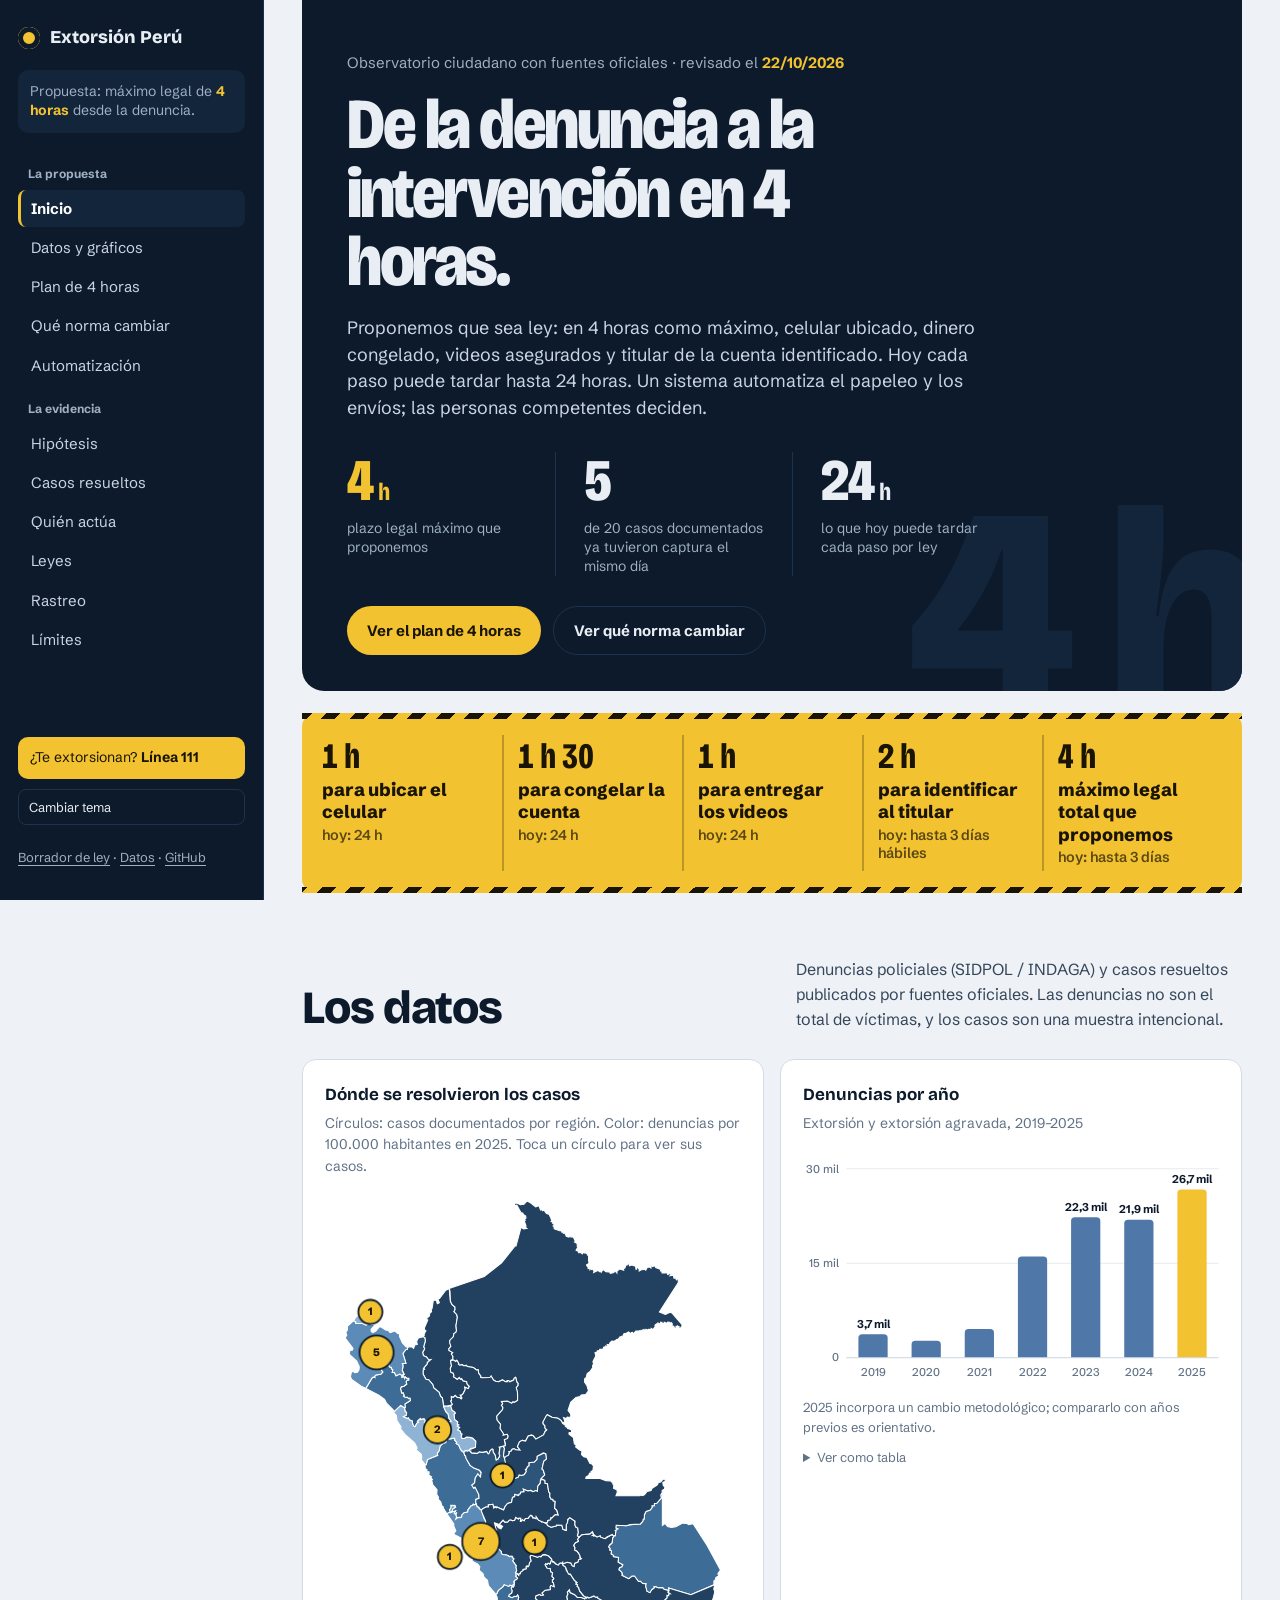
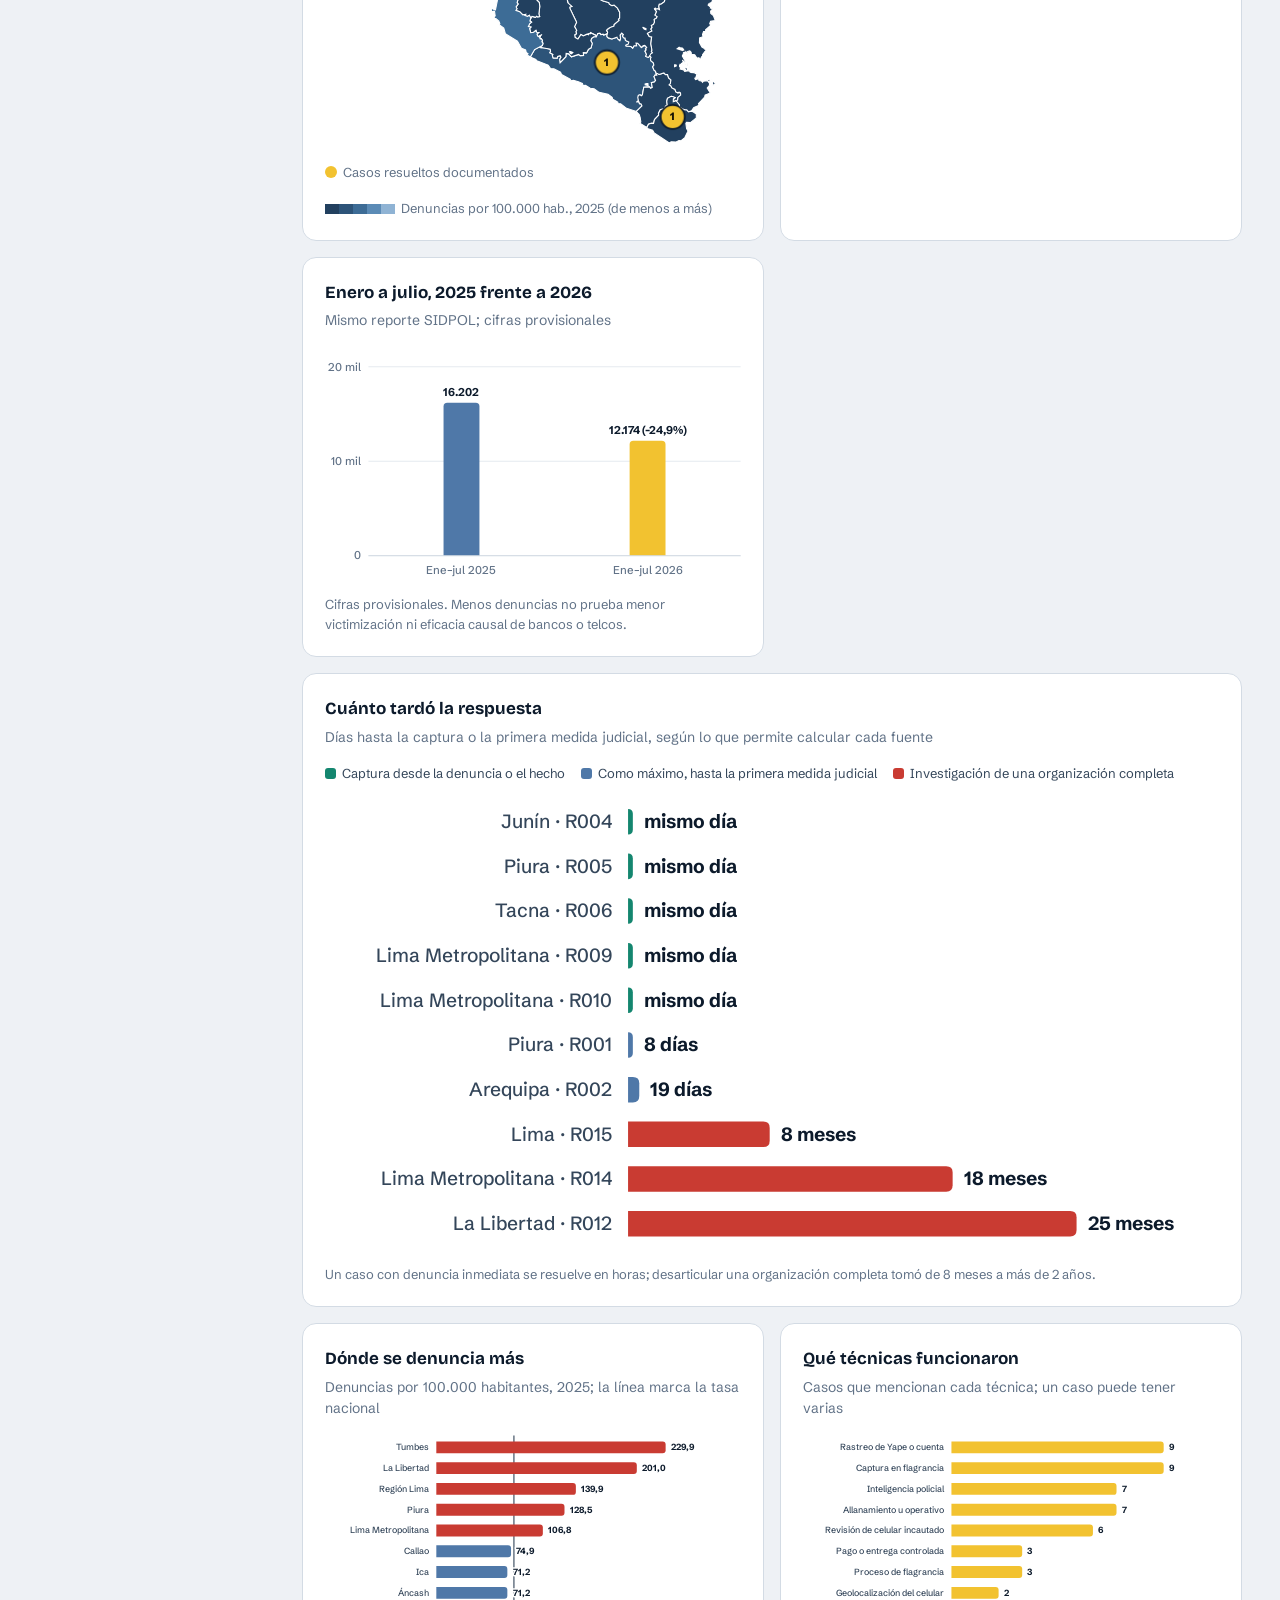
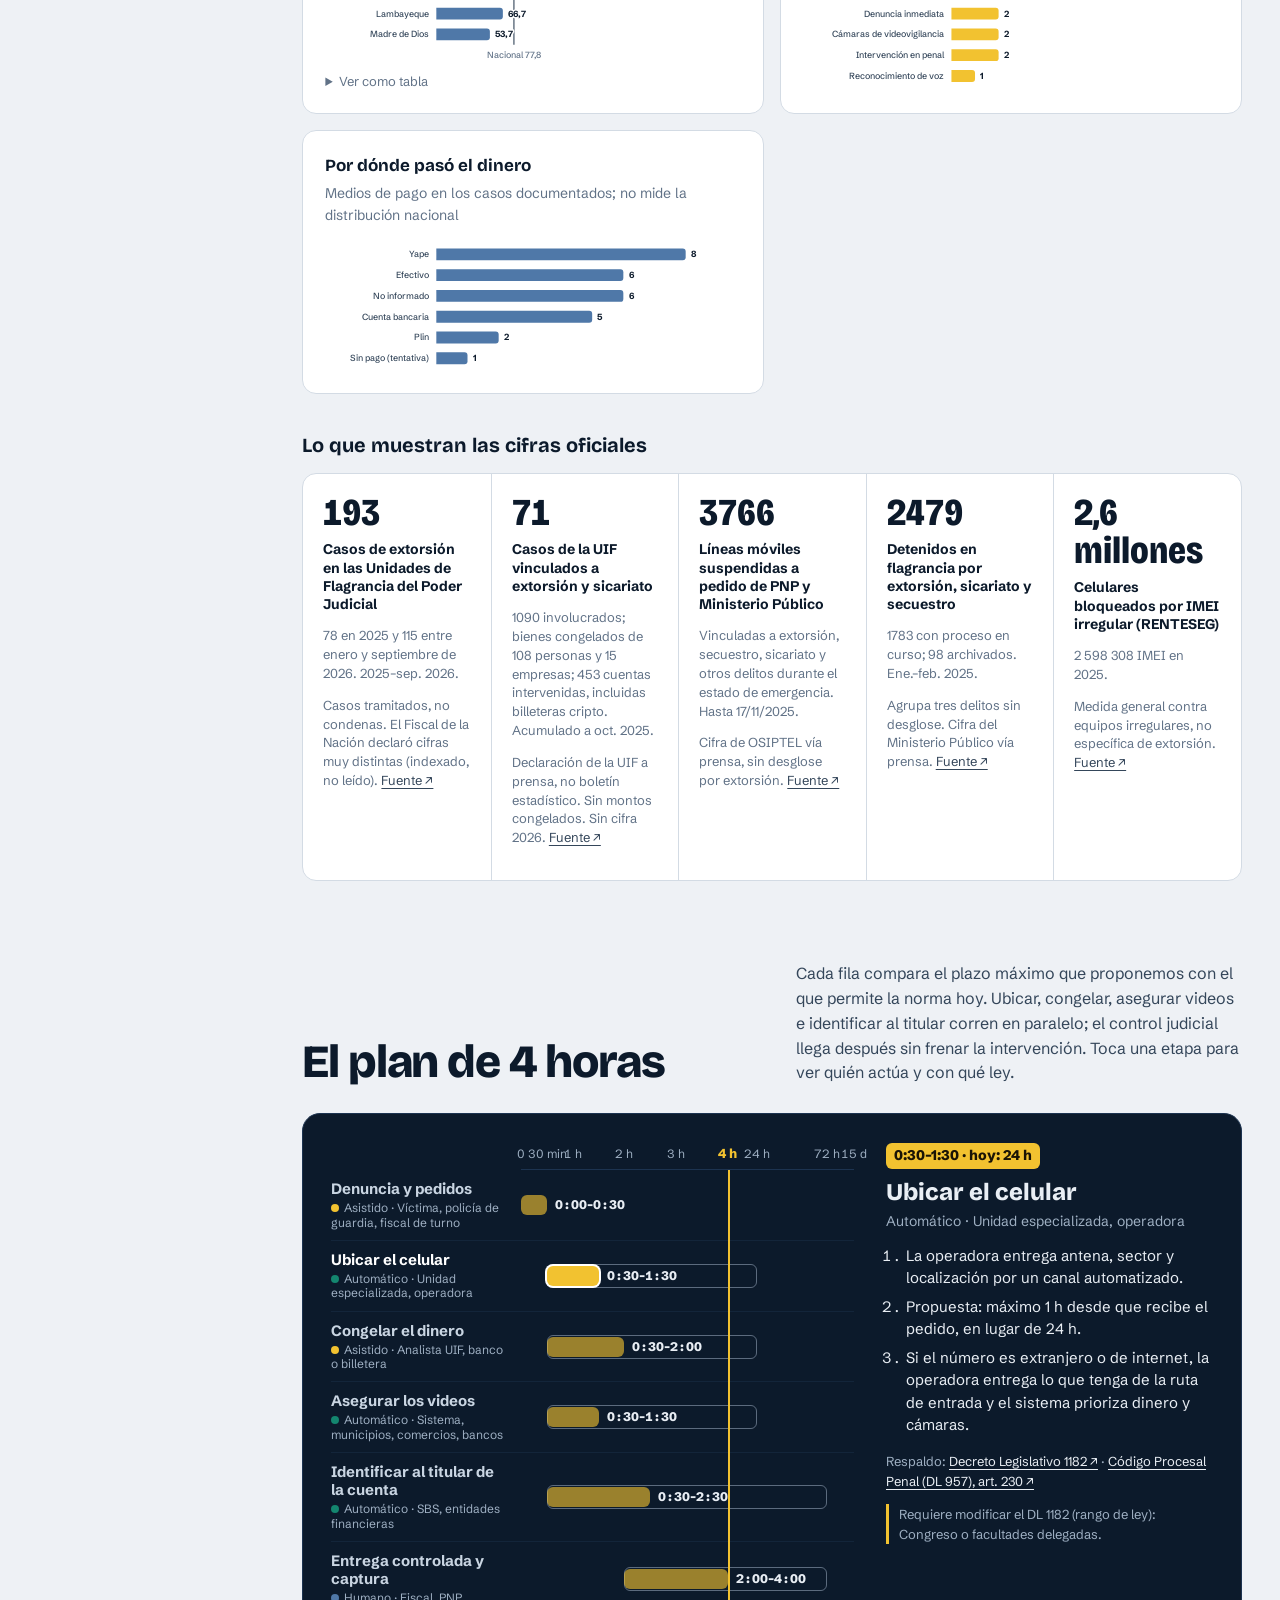
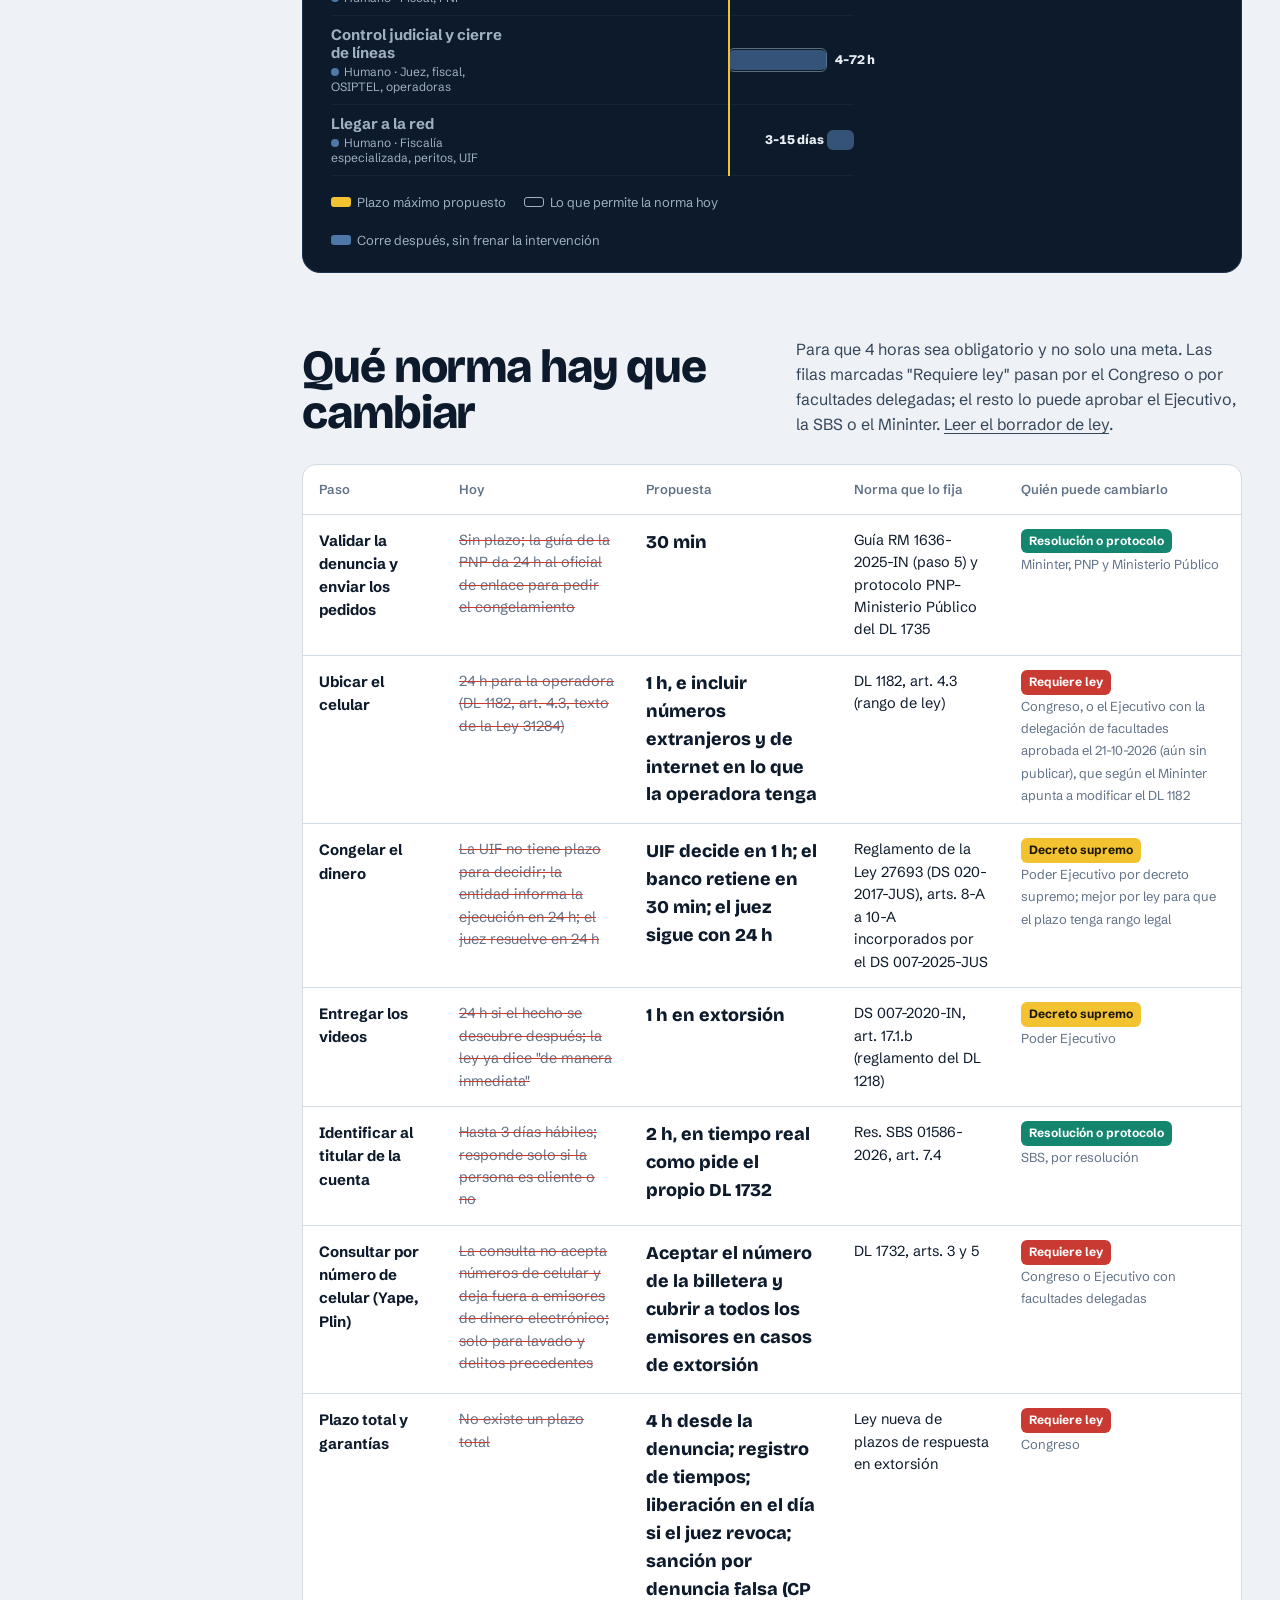
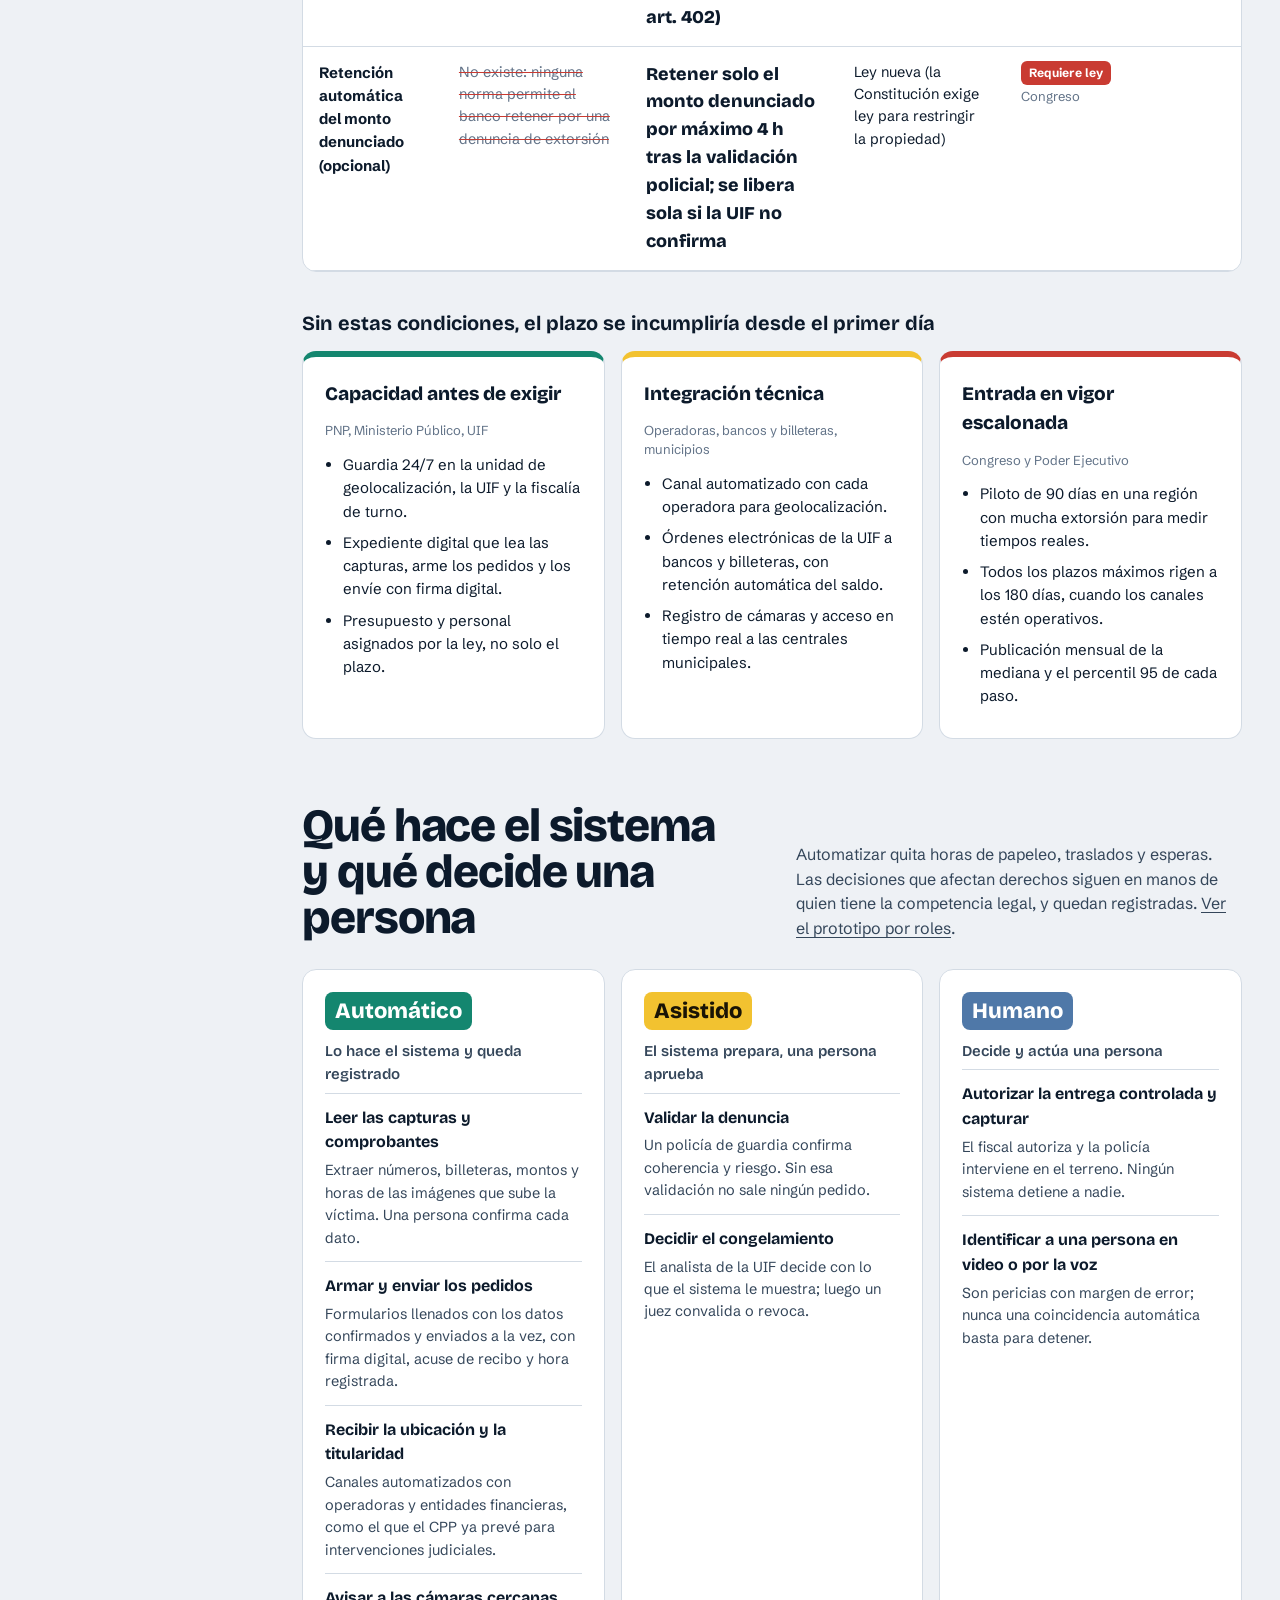
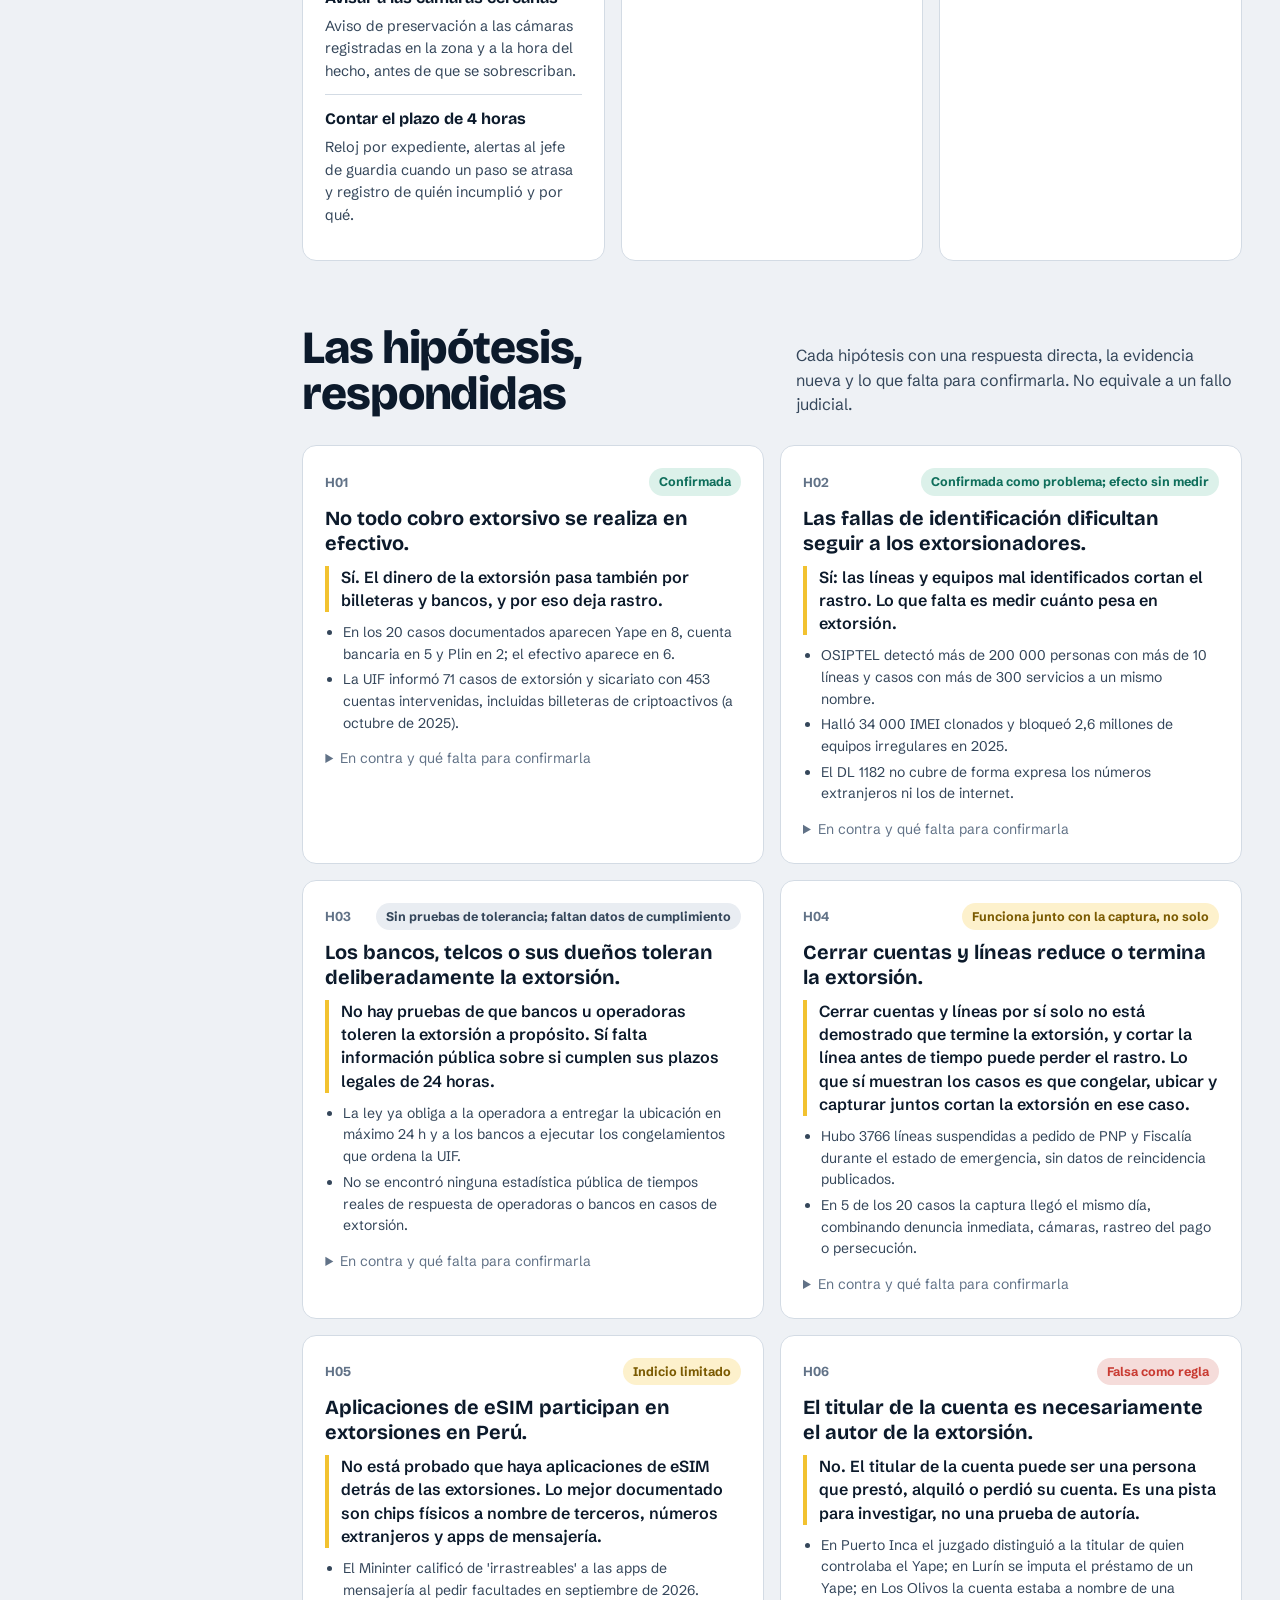
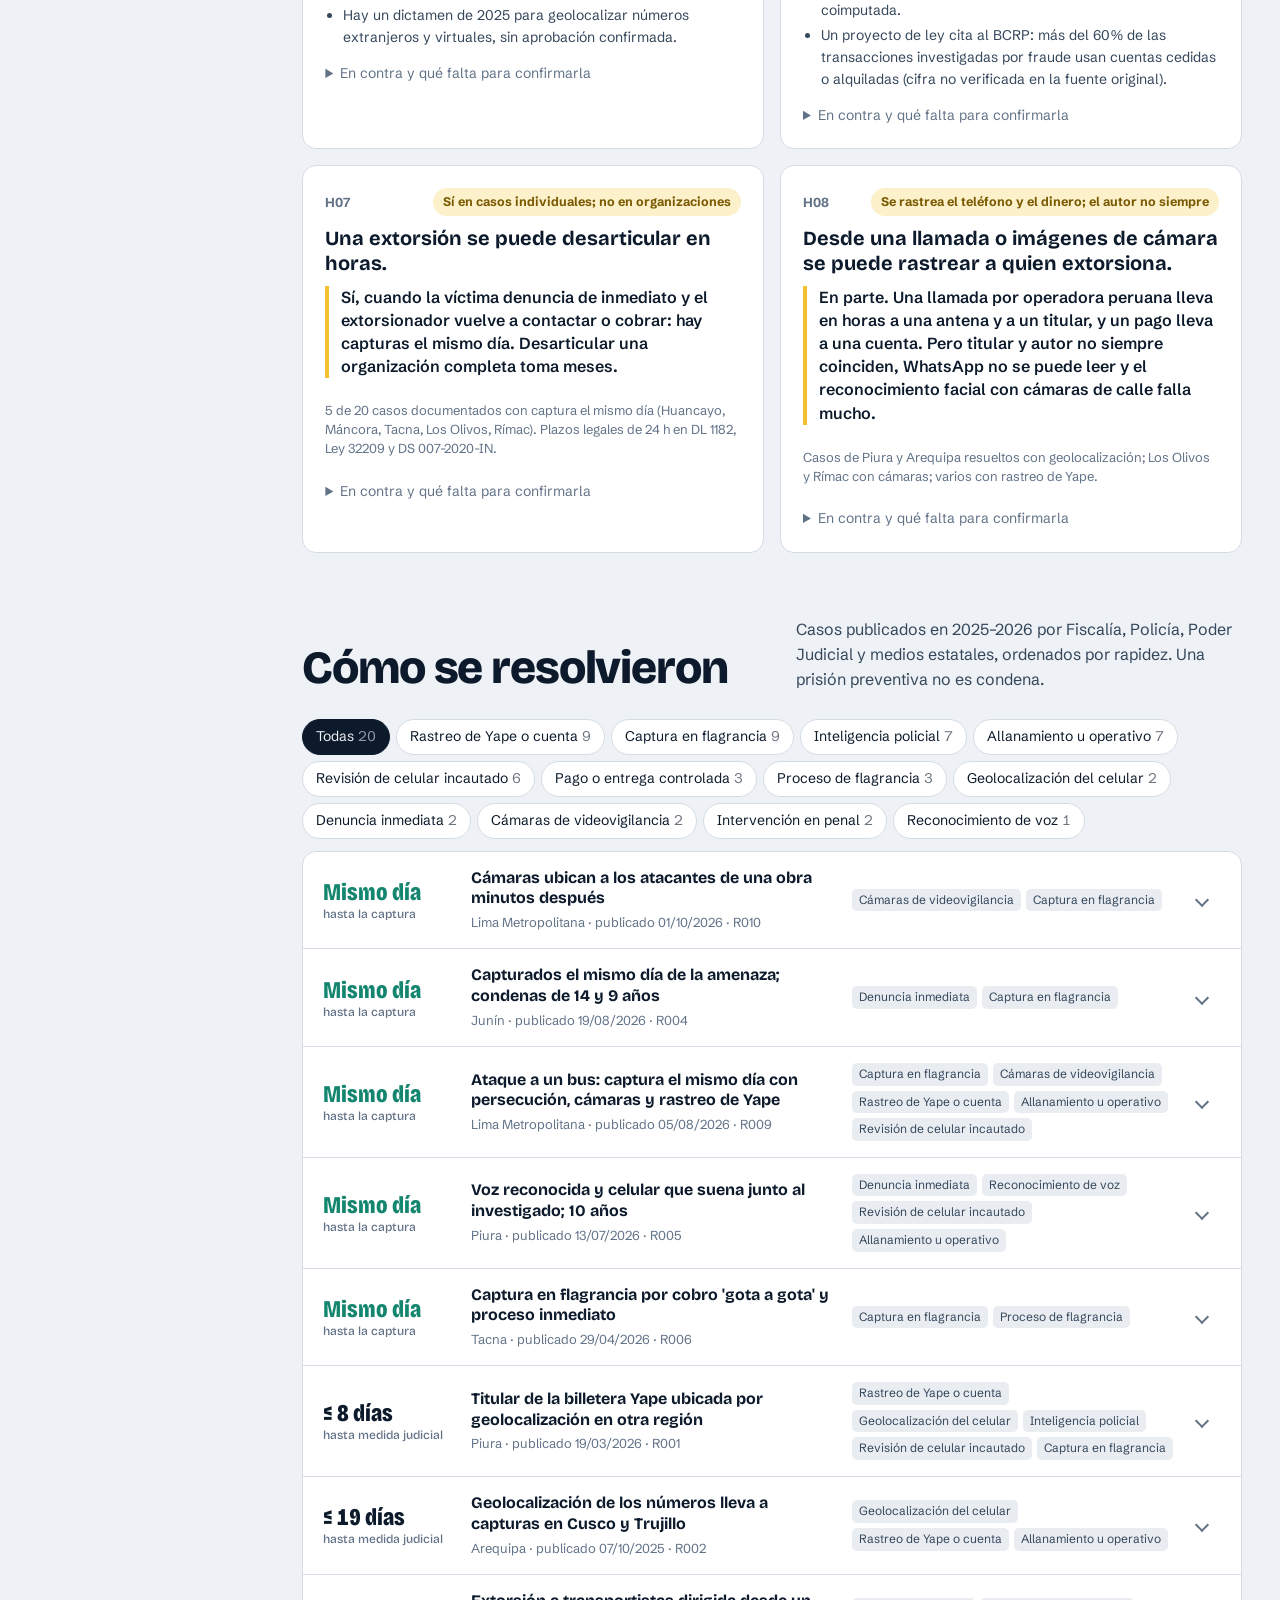
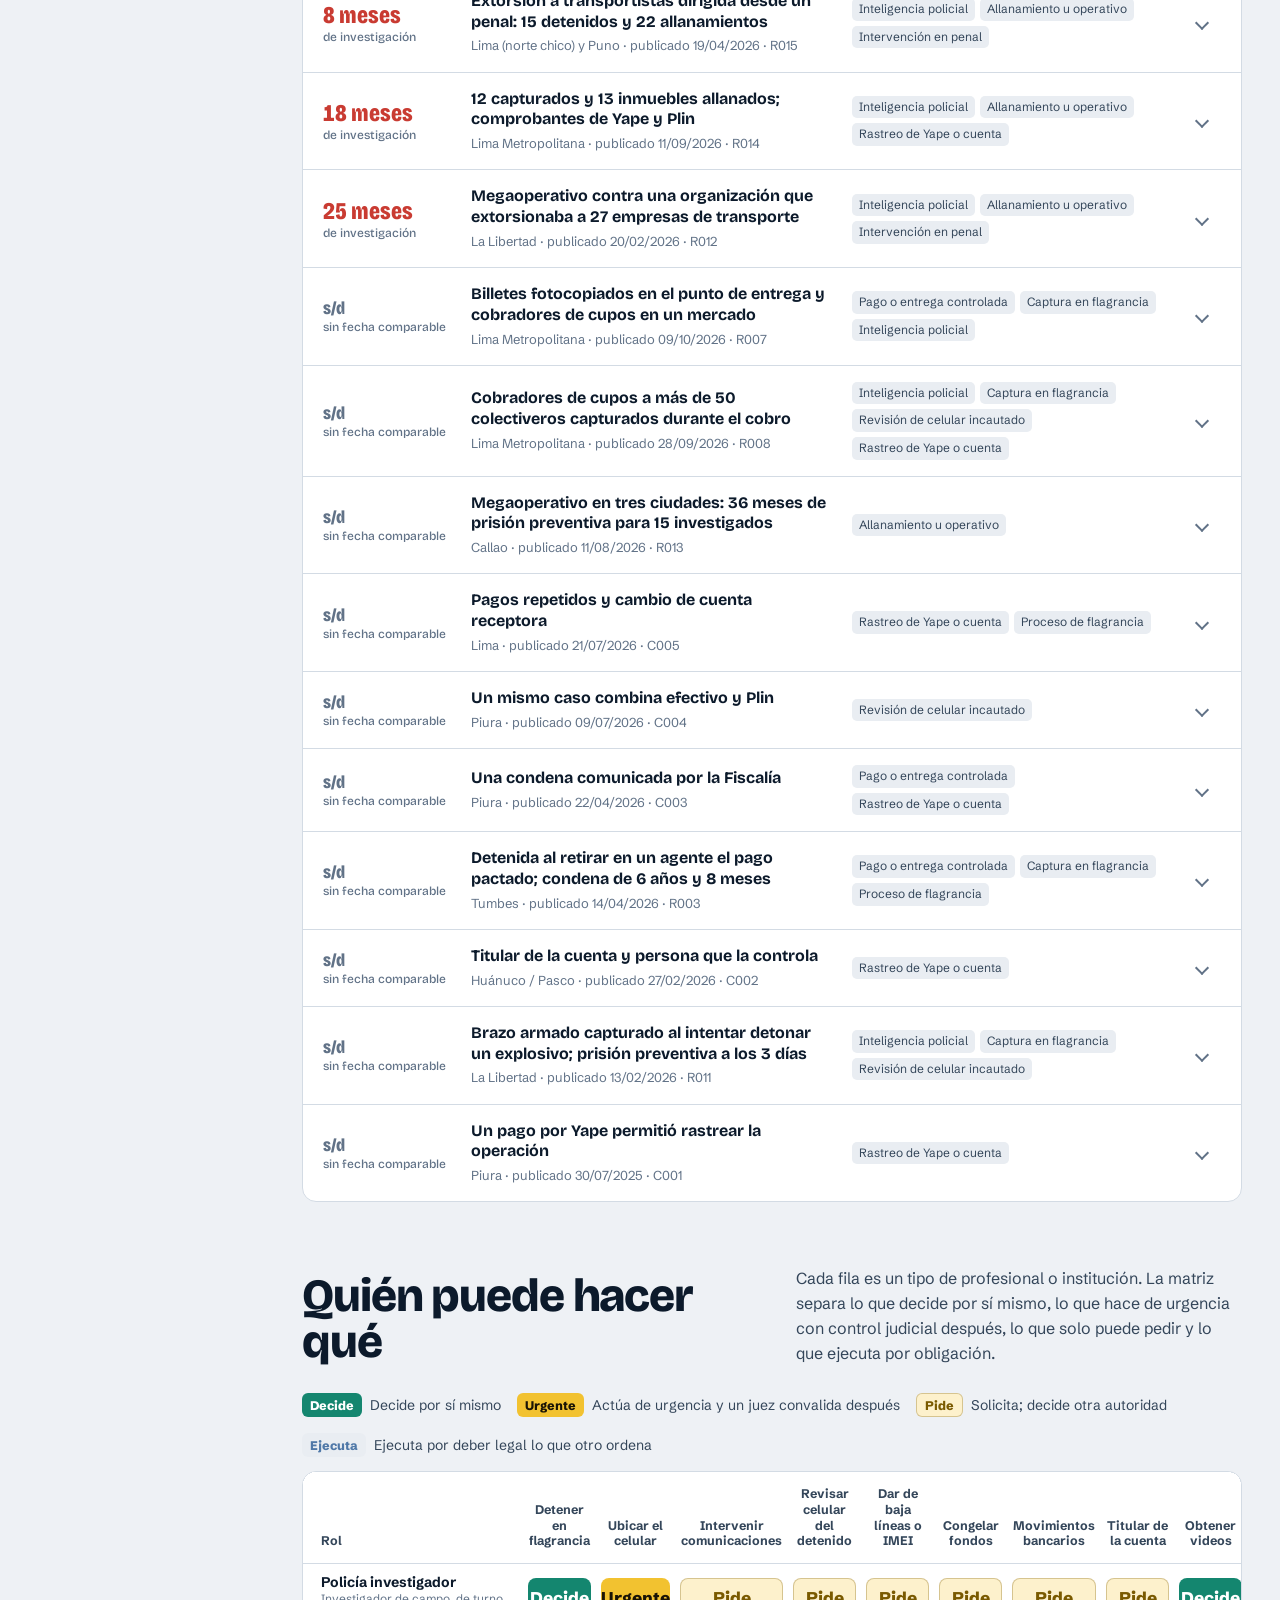
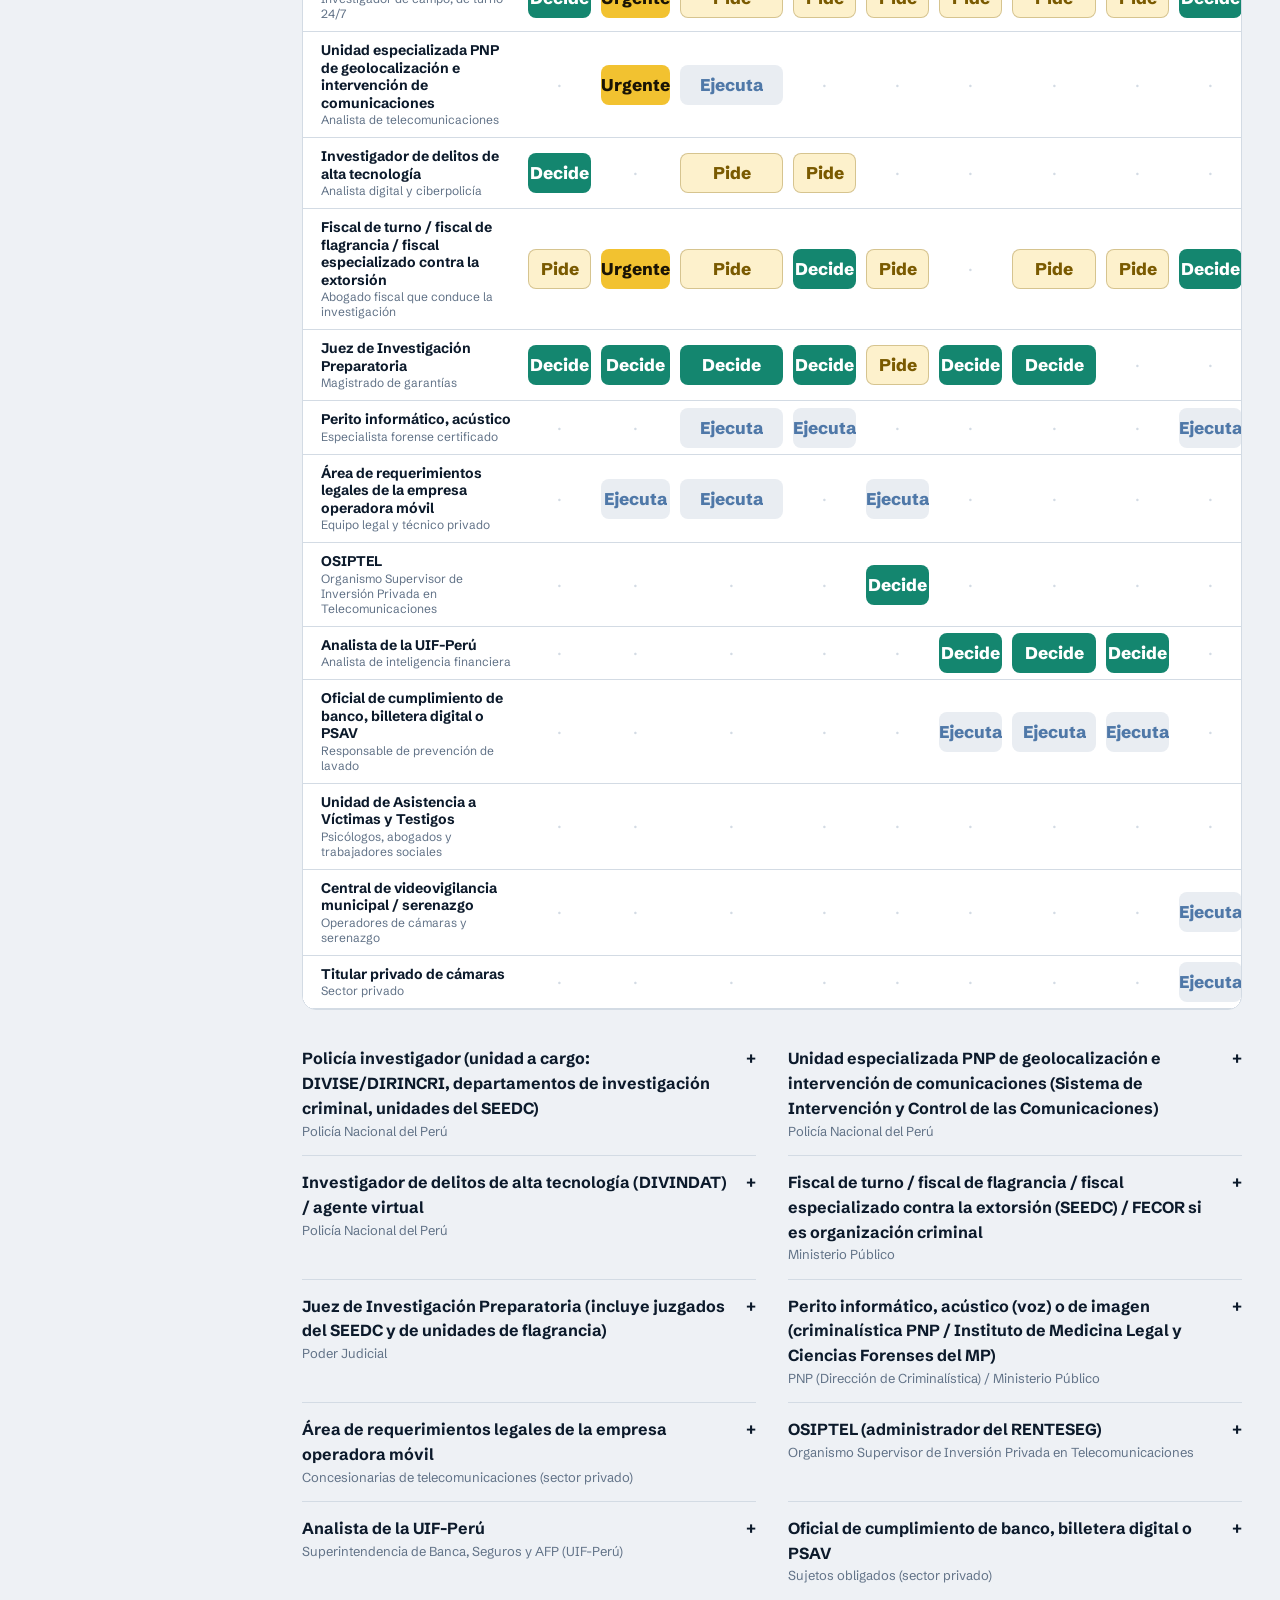
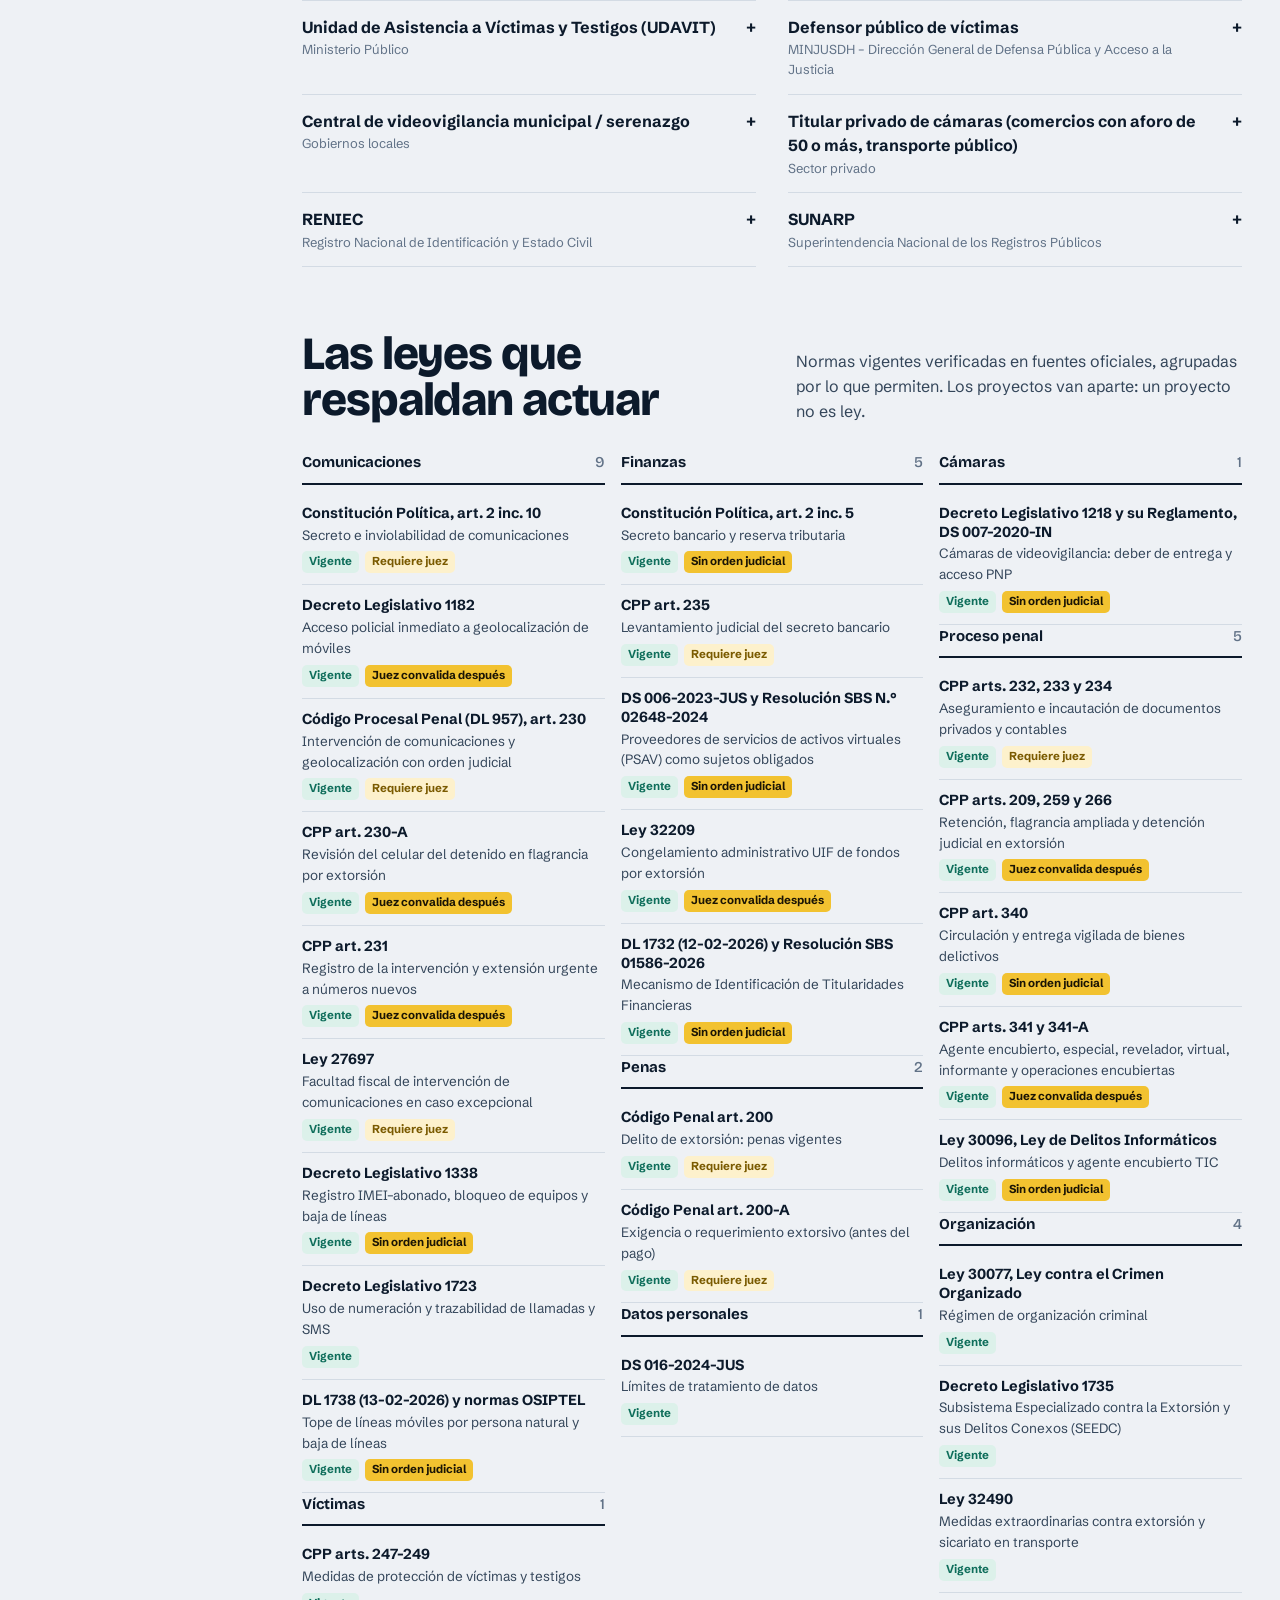
==== dashboard.html @ 26f6c6a0 "Añade dashboard con propuesta de plazo legal máximo de 4 horas - dashboard.html: casos resueltos, pl" ====
<!doctype html>
<html lang="es">
<head>
  <meta charset="utf-8"><meta name="viewport" content="width=device-width,initial-scale=1">
  <title>Desarticular la extorsión · Extorsión Perú</title>
  <meta name="description" content="Dashboard público: propuesta de un máximo legal de 4 horas para ubicar el celular, congelar la cuenta, asegurar videos e identificar al titular en casos de extorsión en Perú. Datos, casos resueltos, roles, leyes, hipótesis y límites tecnológicos.">
  <meta name="theme-color" content="#0c1a2b"><meta property="og:title" content="De la denuncia a la intervención en 4 horas · Extorsión Perú"><meta property="og:description" content="Propuesta de plazo legal máximo de 4 horas, con datos, casos resueltos, roles, leyes y límites tecnológicos verificables.">
  <link rel="icon" href="assets/favicon.svg" type="image/svg+xml">
  <link rel="preconnect" href="https://fonts.googleapis.com"><link rel="preconnect" href="https://fonts.gstatic.com" crossorigin>
  <link rel="stylesheet" href="https://fonts.googleapis.com/css2?family=Bricolage+Grotesque:opsz,wdth,wght@12..96,75..100,400..800&family=Schibsted+Grotesk:wght@400..800&display=swap">
  <link rel="stylesheet" href="assets/dashboard.css?v=3.2">
  <script defer src="assets/dashboard.js?v=3.2"></script>
</head>
<body>
<a class="skip" href="#contenido">Saltar al contenido</a>
<div class="shell">
<aside class="sidebar" id="sidebar" aria-label="Navegación del dashboard">
  <a class="db-brand" href="index.html"><span class="seal" aria-hidden="true"></span>Extorsión Perú</a>
  <p class="side-claim">Propuesta: máximo legal de <b>4 horas</b> desde la denuncia.</p>
  <nav class="side-nav" id="side-nav">
    <p class="side-group">La propuesta</p>
    <a href="#inicio">Inicio</a>
    <a href="#graficos">Datos y gráficos</a>
    <a href="#reloj">Plan de 4 horas</a>
    <a href="#reformas">Qué norma cambiar</a>
    <a href="#automatizar">Automatización</a>
    <p class="side-group">La evidencia</p>
    <a href="#hipotesis">Hipótesis</a>
    <a href="#casos">Casos resueltos</a>
    <a href="#roles">Quién actúa</a>
    <a href="#leyes">Leyes</a>
    <a href="#tecnologia">Rastreo</a>
    <a href="#limites">Límites</a>
  </nav>
  <div class="side-foot">
    <a class="side-help" href="#ayuda">¿Te extorsionan? <b>Línea 111</b></a>
    <button class="theme-btn" id="theme-btn" type="button" aria-label="Cambiar entre tema claro y oscuro">Cambiar tema</button>
    <p class="micro"><a href="docs/propuesta_ley_4_horas.md">Borrador de ley</a> · <a href="data/dashboard.json">Datos</a> · <a href="https://github.com/unimauro/extorsion-peru">GitHub</a></p>
  </div>
</aside>
<header class="topbar"><a class="db-brand" href="index.html"><span class="seal" aria-hidden="true"></span>Extorsión Perú</a><button class="menu-btn" id="menu-btn" type="button" aria-controls="sidebar" aria-expanded="false">Menú</button></header>

<main id="contenido">
<section class="hero" id="inicio" aria-labelledby="hero-title">
  <p class="hero-kicker">Observatorio ciudadano con fuentes oficiales · revisado el <b id="reviewed">22/10/2026</b></p>
  <h1 id="hero-title">De la denuncia a la intervención en 4 horas.</h1>
  <p class="lede">Proponemos que sea ley: en 4 horas como máximo, celular ubicado, dinero congelado, videos asegurados y titular de la cuenta identificado. Hoy cada paso puede tardar hasta 24 horas. Un sistema automatiza el papeleo y los envíos; las personas competentes deciden.</p>
  <div class="figures" id="hero-figures"><p class="loading">Cargando datos…</p></div>
  <div class="cta"><a class="btn primary" href="#reloj">Ver el plan de 4 horas</a><a class="btn ghost" href="#reformas">Ver qué norma cambiar</a></div>
</section>

<div class="tape" role="note" aria-label="Plazos propuestos frente a plazos vigentes"><ul id="tape"></ul></div>

<section class="section" id="graficos" aria-labelledby="h-graf">
  <div class="section-head"><h2 id="h-graf">Los datos</h2>
  <p>Denuncias policiales (SIDPOL / INDAGA) y casos resueltos publicados por fuentes oficiales. Las denuncias no son el total de víctimas, y los casos son una muestra intencional.</p></div>
  <div class="charts">
    <figure class="panel map-panel"><h3>Dónde se resolvieron los casos</h3><p class="sub">Círculos: casos documentados por región. Color: denuncias por 100.000 habitantes en 2025. Toca un círculo para ver sus casos.</p><div class="map-box" id="map"></div></figure>
    <article class="panel"><h3>Denuncias por año</h3><p class="sub">Extorsión y extorsión agravada, 2019–2025</p><div class="chart" id="chart-annual"></div></article>
    <article class="panel"><h3>Enero a julio, 2025 frente a 2026</h3><p class="sub">Mismo reporte SIDPOL; cifras provisionales</p><div class="chart" id="chart-ytd"></div></article>
    <article class="panel wide"><h3>Cuánto tardó la respuesta</h3><p class="sub">Días hasta la captura o la primera medida judicial, según lo que permite calcular cada fuente</p><div class="chart" id="chart-speed"></div></article>
    <article class="panel"><h3>Dónde se denuncia más</h3><p class="sub">Denuncias por 100.000 habitantes, 2025; la línea marca la tasa nacional</p><div class="chart" id="chart-regions"></div></article>
    <article class="panel"><h3>Qué técnicas funcionaron</h3><p class="sub">Casos que mencionan cada técnica; un caso puede tener varias</p><div class="chart" id="chart-techniques"></div></article>
    <article class="panel"><h3>Por dónde pasó el dinero</h3><p class="sub">Medios de pago en los casos documentados; no mide la distribución nacional</p><div class="chart" id="chart-payments"></div></article>
  </div>
  <h3 class="sub-head">Lo que muestran las cifras oficiales</h3>
  <div class="agg" id="aggregates"></div>
</section>

<section class="section" id="reloj" aria-labelledby="h-reloj">
  <div class="section-head"><h2 id="h-reloj">El plan de 4 horas</h2>
  <p>Cada fila compara el plazo máximo que proponemos con el que permite la norma hoy. Ubicar, congelar, asegurar videos e identificar al titular corren en paralelo; el control judicial llega después sin frenar la intervención. Toca una etapa para ver quién actúa y con qué ley.</p></div>
  <div class="clock">
    <div class="gantt" id="gantt"></div>
    <div class="stage-detail" id="stage-detail" aria-live="polite"></div>
  </div>
</section>

<section class="section" id="reformas" aria-labelledby="h-ref">
  <div class="section-head"><h2 id="h-ref">Qué norma hay que cambiar</h2>
  <p>Para que 4 horas sea obligatorio y no solo una meta. Las filas marcadas "Requiere ley" pasan por el Congreso o por facultades delegadas; el resto lo puede aprobar el Ejecutivo, la SBS o el Mininter. <a href="docs/propuesta_ley_4_horas.md">Leer el borrador de ley</a>.</p></div>
  <div class="table-wrap"><table class="reforms" id="reforms"></table></div>
  <h3 class="sub-head">Sin estas condiciones, el plazo se incumpliría desde el primer día</h3>
  <div class="req" id="requirements"></div>
</section>

<section class="section" id="automatizar" aria-labelledby="h-auto">
  <div class="section-head"><h2 id="h-auto">Qué hace el sistema y qué decide una persona</h2>
  <p>Automatizar quita horas de papeleo, traslados y esperas. Las decisiones que afectan derechos siguen en manos de quien tiene la competencia legal, y quedan registradas. <a href="prototipo.html">Ver el prototipo por roles</a>.</p></div>
  <div class="auto-grid" id="automation"></div>
</section>

<section class="section" id="hipotesis" aria-labelledby="h-hip">
  <div class="section-head"><h2 id="h-hip">Las hipótesis, respondidas</h2>
  <p>Cada hipótesis con una respuesta directa, la evidencia nueva y lo que falta para confirmarla. No equivale a un fallo judicial.</p></div>
  <div class="hyp-grid" id="hypotheses"></div>
</section>

<section class="section" id="casos" aria-labelledby="h-casos">
  <div class="section-head"><h2 id="h-casos">Cómo se resolvieron</h2>
  <p>Casos publicados en 2025–2026 por Fiscalía, Policía, Poder Judicial y medios estatales, ordenados por rapidez. Una prisión preventiva no es condena.</p></div>
  <div class="filters" id="case-filters" role="group" aria-label="Filtrar casos por técnica"></div>
  <div class="case-list" id="case-list"></div>
</section>

<section class="section" id="roles" aria-labelledby="h-roles">
  <div class="section-head"><h2 id="h-roles">Quién puede hacer qué</h2>
  <p>Cada fila es un tipo de profesional o institución. La matriz separa lo que decide por sí mismo, lo que hace de urgencia con control judicial después, lo que solo puede pedir y lo que ejecuta por obligación.</p></div>
  <div class="key" id="matrix-key"></div>
  <div class="matrix-wrap"><table class="matrix" id="matrix"></table></div>
  <div class="role-list" id="role-list"></div>
</section>

<section class="section" id="leyes" aria-labelledby="h-leyes">
  <div class="section-head"><h2 id="h-leyes">Las leyes que respaldan actuar</h2>
  <p>Normas vigentes verificadas en fuentes oficiales, agrupadas por lo que permiten. Los proyectos van aparte: un proyecto no es ley.</p></div>
  <div class="law-cols" id="laws"></div>
</section>

<section class="section" id="tecnologia" aria-labelledby="h-tec">
  <div class="section-head"><h2 id="h-tec">¿Se puede rastrear desde una llamada o una cámara?</h2>
  <p>Elige la evidencia de partida. Cada paso muestra qué dato existe, quién lo tiene, la vía legal y qué tan cerca deja del autor. Un número o una cuenta son pistas: el autor se prueba con corroboración.</p></div>
  <div class="seg" id="tech-tabs" role="tablist" aria-label="Evidencia de partida"></div>
  <article class="panel" id="tech-panel" role="tabpanel"></article>
</section>

<section class="section" id="limites" aria-labelledby="h-lim">
  <div class="section-head"><h2 id="h-lim">Rápido, sin castigar al equivocado</h2>
  <p>La velocidad solo sirve si la evidencia se sostiene en juicio y protege a quien fue suplantado.</p></div>
  <div class="limits" id="limits"></div>
</section>

<footer class="db-footer" id="ayuda">
  <p class="help">¿Te están extorsionando? Llama a la <b>Línea 111</b> (gratuita) o al <b>105</b> si hay peligro inmediato. También la Central de Denuncias <b>1818</b>.</p>
  <p>Extorsión Perú es una investigación ciudadana de Carlos Mauro Cárdenas Fernández. No recibe denuncias ni es un registro de personas acusadas. La propuesta de 4 horas y el <a href="docs/propuesta_ley_4_horas.md">borrador de ley</a> no han sido presentados y requieren revisión jurídica. Datos abiertos en <a href="data/dashboard.json">dashboard.json</a> y dosieres en <a href="https://github.com/unimauro/extorsion-peru/tree/main/research/2026-10-22">research/2026-10-22</a>. <a href="index.html">Investigación completa</a> · <a href="prototipo.html">Prototipo por roles</a>.</p>
</footer>
</main>
</div>
</body>
</html>
---- assets/dashboard.css ----
/* Extorsión Perú · dashboard. Azul noche institucional + amarillo de cinta de evidencia. */
:root{color-scheme:light;
  --night:#0c1a2b;--night-2:#13253a;--night-3:#1c3350;--night-ink:#e9eef4;--night-muted:#9fb0c3;
  --bg:#eef1f5;--card:#ffffff;--ink:#0c1a2b;--ink-2:#34465a;--muted:#617287;--line:#d3dbe4;--grid:#e4e9ef;
  --tape:#f2c230;--tape-ink:#1a1405;--alert:#c93b32;--resolved:#14866f;--steel:#4f78a8;--violet:#7a5bc7;
  --ok-bg:#dcf1ea;--ok:#0f6e5b;--warn-bg:#fdf1cc;--warn:#7a5a00;--na-bg:#e9edf2;
  --map-0:#22405f;--map-1:#2d5479;--map-2:#3d6c96;--map-3:#5b8bb6;--map-4:#8fb3d4;
  --font:'Schibsted Grotesk',system-ui,-apple-system,'Segoe UI',sans-serif;--display:'Bricolage Grotesque','Schibsted Grotesk',system-ui,sans-serif;--side:264px}
@media (prefers-color-scheme:dark){:root:not([data-theme="light"]){color-scheme:dark;--bg:#0a1624;--card:#12223a;--ink:#e9eef4;--ink-2:#c3cfdc;--muted:#8fa1b6;--line:#243a55;--grid:#1b2f48;--alert:#e8665c;--resolved:#3cc0a2;--steel:#79a2d1;--violet:#a68bf0;--ok-bg:#123a33;--ok:#6fd8bd;--warn-bg:#3a3010;--warn:#f2c230;--na-bg:#1a2c44}}
:root[data-theme="dark"]{color-scheme:dark;--bg:#0a1624;--card:#12223a;--ink:#e9eef4;--ink-2:#c3cfdc;--muted:#8fa1b6;--line:#243a55;--grid:#1b2f48;--alert:#e8665c;--resolved:#3cc0a2;--steel:#79a2d1;--violet:#a68bf0;--ok-bg:#123a33;--ok:#6fd8bd;--warn-bg:#3a3010;--warn:#f2c230;--na-bg:#1a2c44}
*{box-sizing:border-box}
html{scroll-behavior:smooth;scroll-padding-top:64px}
body{margin:0;background:var(--bg);color:var(--ink);font:400 16px/1.55 var(--font);-webkit-font-smoothing:antialiased}
h1,h2,h3,h4,.figure .v,.agg .v,.speed,.tape li b,.auto-pill,.stage-detail h3,.req-col h3{font-family:var(--display)}
.skip{position:absolute;left:-999px;top:8px;background:var(--tape);color:var(--tape-ink);padding:8px 12px;border-radius:6px;z-index:60}.skip:focus{left:8px}
a{color:inherit;text-underline-offset:3px;text-decoration-thickness:1px}
button,select{font:inherit;color:inherit}button{cursor:pointer}
:focus-visible{outline:3px solid var(--tape);outline-offset:3px;border-radius:2px}
.wrap{width:min(1280px,calc(100% - 32px));margin:0 auto}
.num{font-variant-numeric:tabular-nums}

/* estructura con barra lateral */
.shell{display:grid;grid-template-columns:var(--side) minmax(0,1fr);min-height:100vh}
.sidebar{position:sticky;top:0;height:100vh;overflow-y:auto;background:var(--night);color:var(--night-ink);padding:24px 18px 20px;display:flex;flex-direction:column;gap:18px;border-right:1px solid var(--night-3)}
.db-brand{font-family:var(--display);font-weight:800;font-size:18px;text-decoration:none;white-space:nowrap;display:flex;align-items:center;gap:10px;color:var(--night-ink)}
.db-brand .seal{width:22px;height:22px;border-radius:50%;background:var(--tape);display:inline-block;box-shadow:inset 0 0 0 5px var(--night),inset 0 0 0 7px var(--tape)}
.side-claim{margin:0;font-size:14px;line-height:1.4;color:var(--night-muted);padding:12px;border-radius:10px;background:var(--night-2)}
.side-claim b{color:var(--tape)}
.side-nav{display:flex;flex-direction:column;gap:2px}
.side-group{margin:14px 0 4px;padding:0 10px;font-size:12px;font-weight:700;color:var(--night-muted)}
.side-nav a{text-decoration:none;font-size:15px;color:#c9d5e2;padding:7px 10px;border-radius:8px;border-left:3px solid transparent}
.side-nav a:hover{background:var(--night-2);color:#fff}
.side-nav a[aria-current="true"]{background:var(--night-2);color:#fff;border-left-color:var(--tape);font-weight:700}
.side-foot{margin-top:auto;display:flex;flex-direction:column;gap:10px}
.side-foot .micro,.side-foot .micro a{color:var(--night-muted)}
.side-help{display:block;text-decoration:none;background:var(--tape);color:var(--tape-ink);border-radius:10px;padding:10px 12px;font-size:14px}
.theme-btn{border:1px solid var(--night-3);background:transparent;color:var(--night-ink);border-radius:8px;padding:7px 10px;font-size:13px;text-align:left}
.topbar{display:none}
main{min-width:0;padding:0 clamp(16px,3vw,44px) 0}
main>section,main>.tape,main>footer{max-width:1240px;margin-left:auto;margin-right:auto}

/* portada */
.hero{background:var(--night);color:var(--night-ink);border-radius:0 0 22px 22px;padding:clamp(32px,4vw,56px) clamp(20px,3.5vw,52px) 36px;position:relative;overflow:hidden}
.hero::after{content:"4 h";position:absolute;right:-10px;bottom:-60px;font:800 clamp(160px,22vw,320px)/1 var(--display);color:var(--night-2);letter-spacing:-.05em;pointer-events:none}
.hero>*{position:relative;z-index:1}
.hero-kicker{font-size:15px;color:var(--night-muted);margin:0 0 16px}
.hero-kicker b{color:var(--tape);font-weight:700}
.hero h1{margin:0 0 20px;font-weight:800;font-variation-settings:"wdth" 88,"opsz" 96;font-size:clamp(42px,5.6vw,84px);line-height:.95;letter-spacing:-.035em;max-width:13ch}
.hero .lede{font-size:clamp(17px,1.4vw,20px);line-height:1.5;color:#c9d5e2;max-width:60ch;margin:0 0 30px}
.figures{display:grid;grid-template-columns:repeat(3,auto);justify-content:start;margin:0 0 30px}
.figure{padding:0 28px;border-left:1px solid var(--night-3)}.figure:first-child{padding-left:0;border-left:0}
.figure .v{font-weight:800;font-variation-settings:"wdth" 80;font-size:clamp(44px,4.6vw,68px);line-height:1;letter-spacing:-.02em;font-variant-numeric:tabular-nums}
.figure .v small{font-size:.42em;font-weight:700;margin-left:4px;letter-spacing:0}
.figure .l{font-size:14px;color:var(--night-muted);max-width:20ch;margin-top:8px;line-height:1.35}
.figure.accent .v{color:var(--tape)}
.cta{display:flex;gap:12px;flex-wrap:wrap}
.btn{display:inline-flex;align-items:center;gap:8px;font-weight:700;text-decoration:none;border-radius:999px;padding:12px 20px;font-size:15px}
.btn.primary{background:var(--tape);color:var(--tape-ink)}
.btn.ghost{border:1px solid var(--night-3);color:var(--night-ink)}
.btn:hover{filter:brightness(1.08)}

/* mapa dentro de un panel */
.map-box{position:relative}
.map-box svg{width:100%;height:auto;max-height:560px;display:block;overflow:visible}
.map-box .dep{stroke:var(--card);stroke-width:1.2}
.map-box .pin circle.core{fill:var(--tape);stroke:var(--night);stroke-width:2}
.map-box .pin circle.ring{fill:none;stroke:var(--tape);stroke-width:2;opacity:0}
.map-box .pin text{fill:var(--tape-ink);font:800 12px var(--font);pointer-events:none}
.map-box .pin{cursor:pointer}
.map-box .pin:focus-visible circle.core{stroke:var(--alert)}
.map-legend{display:flex;gap:16px;flex-wrap:wrap;font-size:13px;color:var(--muted);margin-top:10px}
.map-legend i{display:inline-block;width:12px;height:12px;border-radius:50%;background:var(--tape);margin-right:6px;vertical-align:-1px}
.map-legend .ramp{display:inline-flex;vertical-align:-1px;margin-right:6px}.map-legend .ramp span{width:14px;height:10px}
.map-tip{position:absolute;pointer-events:none;background:var(--ink);color:var(--bg);font-size:13px;line-height:1.35;padding:8px 10px;border-radius:8px;max-width:260px;box-shadow:0 8px 24px rgba(0,0,0,.3);opacity:0;transform:translate(-50%,calc(-100% - 14px));transition:opacity .12s;z-index:4}
.map-tip.on{opacity:1}
@media (prefers-reduced-motion:no-preference){
  .map-box .pin circle.ring{animation:ping 1.6s ease-out .6s 2}
  .map-box .pin circle.core{animation:pop .5s cubic-bezier(.2,1.6,.4,1) both;animation-delay:calc(var(--i) * 70ms + 200ms)}
}
@keyframes ping{0%{opacity:.9;r:8}100%{opacity:0;r:30}}
@keyframes pop{from{transform:scale(0)}to{transform:scale(1)}}
.map-box .pin circle.core{transform-box:fill-box;transform-origin:center}

/* gráficos arriba */
.charts{display:grid;grid-template-columns:repeat(3,minmax(0,1fr));gap:16px}
.charts .map-panel{grid-row:span 2;margin:0}
.charts .wide{grid-column:span 2}
.sub-head{margin:36px 0 12px;font-size:20px;font-weight:700}

/* cinta de evidencia */
.tape{margin-top:22px;border-radius:14px;overflow:hidden;background:var(--tape);color:var(--tape-ink);position:relative;border-block:6px solid transparent;border-image:repeating-linear-gradient(-45deg,var(--tape-ink) 0 10px,var(--tape) 10px 20px) 6}
.tape ul{list-style:none;margin:0 auto;padding:16px 20px;display:grid;grid-template-columns:repeat(5,minmax(0,1fr));gap:0}
.tape li{font-weight:800;font-variation-settings:"wdth" 75;font-size:clamp(15px,1.4vw,19px);padding:4px 14px;border-left:2px solid rgba(26,20,5,.25);line-height:1.25}
.tape li:first-child{border-left:0;padding-left:0}
.tape li b{display:block;font-size:2em;line-height:1;margin-bottom:4px;font-variant-numeric:tabular-nums}
.tape li .max{display:block;font-weight:600;font-size:.8em;opacity:.7;margin-top:3px}
/* automatización */
.auto-grid{display:grid;grid-template-columns:repeat(3,minmax(0,1fr));gap:16px}
.auto-col{background:var(--card);border:1px solid var(--line);border-radius:14px;padding:22px}
.auto-col h3{margin:0 0 6px;font-size:15px;font-weight:600;color:var(--ink-2);display:flex;flex-direction:column;gap:10px;align-items:flex-start}
.auto-col article{padding:12px 0;border-top:1px solid var(--line)}
.auto-col h4{margin:0 0 4px;font-size:16px}.auto-col p{margin:0;font-size:14.5px;color:var(--ink-2)}
.auto-pill{font-size:22px;font-weight:800;font-variation-settings:"wdth" 100;border-radius:8px;padding:2px 10px;color:var(--ink)}
.auto-pill.auto{background:var(--resolved);color:#fff}.auto-pill.asistido{background:var(--tape);color:var(--tape-ink)}.auto-pill.humano{background:var(--steel);color:#fff}
.auto-dot{display:inline-block;width:8px;height:8px;border-radius:50%;margin-right:5px;vertical-align:0}
.auto-dot.auto{background:var(--resolved)}.auto-dot.asistido{background:var(--tape)}.auto-dot.humano{background:var(--steel)}
/* reformas */
.table-wrap{overflow-x:auto;border:1px solid var(--line);border-radius:14px;background:var(--card)}
.reforms{min-width:860px}
.reforms th,.reforms td{padding:14px 16px;font-size:14.5px}
.reforms thead th{font-size:13px;color:var(--muted)}
.reforms td.step{font-weight:700;font-size:15px}
.reforms .today{color:var(--muted);text-decoration:line-through;text-decoration-color:var(--alert)}
.reforms .prop{font-family:var(--display);font-weight:800;font-size:18px;color:var(--ink)}
.tier{display:inline-block;font-size:12px;font-weight:700;border-radius:6px;padding:3px 8px;white-space:nowrap}
.tier.ley{background:var(--alert);color:#fff}.tier.reglamento{background:var(--tape);color:var(--tape-ink)}.tier.administrativo{background:var(--resolved);color:#fff}
/* hipótesis */
.hyp-grid{display:grid;grid-template-columns:repeat(2,minmax(0,1fr));gap:16px}
.hyp{background:var(--card);border:1px solid var(--line);border-radius:14px;padding:22px;display:flex;flex-direction:column;gap:10px}
.hyp .top{display:flex;justify-content:space-between;gap:12px;align-items:center}
.hyp .hid{font-size:13px;color:var(--muted);font-weight:700}
.verdict-tag{font-size:12.5px;font-weight:700;border-radius:999px;padding:4px 10px;text-align:right}
.verdict-tag.supported{background:var(--ok-bg);color:var(--ok)}.verdict-tag.partial{background:var(--warn-bg);color:var(--warn)}
.verdict-tag.unknown{background:var(--na-bg);color:var(--ink-2)}.verdict-tag.refuted{background:color-mix(in srgb,var(--alert) 18%,var(--card));color:var(--alert)}
.hyp h3{margin:0;font-size:20px;line-height:1.25}
.hyp .answer{margin:0;font-size:16px;font-weight:600;line-height:1.45;border-left:4px solid var(--tape);padding-left:12px}
.hyp ul{margin:0;padding-left:18px;font-size:14px;color:var(--ink-2)}.hyp li{margin:0 0 4px}
.hyp details{font-size:14px}.hyp details summary{cursor:pointer;color:var(--muted)}.hyp details p{margin:8px 0}
/* requisitos */
.req{display:grid;grid-template-columns:repeat(3,minmax(0,1fr));gap:16px}
.req-col{background:var(--card);border:1px solid var(--line);border-radius:14px;padding:22px;border-top:6px solid var(--resolved)}
.req-col.lvl1{border-top-color:var(--tape)}.req-col.lvl2{border-top-color:var(--alert)}
.req-col h3{margin:0 0 2px;font-size:19px;font-weight:800;font-variation-settings:"wdth" 100}
.req-col ul{margin:12px 0 0;padding-left:18px;font-size:15px}.req-col li{margin:0 0 8px}

/* secciones */
.section{padding:64px 0 0}
.section-head{display:grid;grid-template-columns:minmax(0,1fr) minmax(0,1fr);gap:24px 48px;align-items:end;margin-bottom:28px}
.section h2{margin:0;font-weight:800;font-variation-settings:"wdth" 100;font-size:clamp(30px,3.6vw,50px);line-height:1;letter-spacing:-.025em}
.section-head p{margin:0;color:var(--ink-2);max-width:60ch;font-size:16px}
.panel{background:var(--card);border:1px solid var(--line);border-radius:14px;padding:22px}
.panel h3{margin:0 0 4px;font-size:17px;font-weight:700}
.panel .sub{margin:0 0 14px;font-size:14px;color:var(--muted)}
.grid{display:grid;gap:16px}.g2{grid-template-columns:repeat(2,minmax(0,1fr))}.g2w{grid-template-columns:minmax(0,1.3fr) minmax(0,1fr)}
.micro{font-size:13px;color:var(--muted);line-height:1.45}.micro a{color:var(--ink-2)}
.note{font-size:13px;color:var(--muted);margin:12px 0 0}

/* gráficos */
.chart{position:relative}
.chart svg{display:block;width:100%;height:auto;overflow:visible}
.chart text{fill:var(--muted);font:500 12px var(--font)}
.chart .val{fill:var(--ink);font-weight:700;paint-order:stroke;stroke:var(--card);stroke-width:4px;stroke-linejoin:round}.chart .lbl{fill:var(--ink-2)}
.chart .gridline{stroke:var(--grid);stroke-width:1}.chart .axis{stroke:var(--line);stroke-width:1}
.chart g[data-tip]:hover path,.chart g[data-tip]:focus path{filter:brightness(1.12)}
.chart g[data-tip]{outline:none}
.tip{position:absolute;pointer-events:none;background:var(--ink);color:var(--bg);font-size:13px;line-height:1.35;padding:7px 10px;border-radius:7px;max-width:300px;transform:translate(-50%,calc(-100% - 8px));opacity:0;transition:opacity .1s;z-index:5}
.tip.on{opacity:1}
.legend{display:flex;gap:16px;flex-wrap:wrap;font-size:13px;color:var(--ink-2);margin:0 0 10px}
.legend i{display:inline-block;width:11px;height:11px;border-radius:3px;margin-right:6px;vertical-align:-1px}
details.table-toggle{margin-top:10px}details.table-toggle summary{font-size:13px;color:var(--muted);cursor:pointer}
table{border-collapse:collapse;width:100%;font-size:13px}th,td{text-align:left;padding:7px 8px;border-bottom:1px solid var(--line);vertical-align:top}
thead th{font-size:12px;color:var(--muted);font-weight:600}td.n,th.n{text-align:right;font-variant-numeric:tabular-nums}

/* reloj de respuesta */
.clock{border:1px solid var(--night-3);background:var(--night);color:var(--night-ink);border-radius:18px;padding:28px 28px 22px;display:grid;grid-template-columns:minmax(0,1.6fr) minmax(0,1fr);gap:32px}
.gantt{position:relative}
.gantt-axis{position:relative;height:28px;margin-left:var(--lane-label);border-bottom:1px solid var(--night-3);font-size:12px;color:var(--night-muted)}
.gantt-axis span{position:absolute;bottom:6px;transform:translateX(-50%);white-space:nowrap;font-variant-numeric:tabular-nums}
.gantt-axis span.goal{color:var(--tape);font-weight:800;font-size:13px}
.gantt-body{position:relative}
.goal-line{position:absolute;top:0;bottom:0;width:2px;background:var(--tape);z-index:2;pointer-events:none}
.legal{position:absolute;top:3px;bottom:3px;border:1.5px solid var(--night-muted);border-radius:6px;opacity:.55}
.lane.after .lane-name{color:var(--night-muted)}
.gantt-key i.ghost{border:1.5px solid var(--night-muted);background:none}
.gantt{--lane-label:190px}
.lane{display:grid;grid-template-columns:var(--lane-label) 1fr;align-items:center;width:100%;border:0;background:none;color:inherit;text-align:left;padding:10px 0;border-bottom:1px solid var(--night-2);position:relative}
.lane:hover .lane-name,.lane[aria-pressed="true"] .lane-name{color:#fff}
.lane-name{font-weight:700;font-size:15px;line-height:1.2;color:#c9d5e2;padding-right:14px}
.lane-name small{display:block;font-weight:400;font-size:12px;color:var(--night-muted);margin-top:3px}
.track{position:relative;height:30px;border-radius:4px}
.bar{position:absolute;top:5px;bottom:5px;border-radius:6px;background:var(--tape);min-width:6px}
.bar-lbl{position:absolute;top:50%;transform:translateY(-50%);font-size:12.5px;font-weight:800;white-space:nowrap;color:var(--night-ink);font-variant-numeric:tabular-nums;z-index:3}
.bar.meta{background:var(--steel);color:#fff}
.bar.long{background:repeating-linear-gradient(-45deg,var(--tape) 0 8px,#d9ab22 8px 16px)}
.lane[aria-pressed="true"] .bar{box-shadow:0 0 0 2px #fff}
.lane[aria-pressed="false"] .bar{opacity:.62}
.lane:hover .bar{opacity:1}
.gantt-key{display:flex;gap:18px;flex-wrap:wrap;font-size:13px;color:var(--night-muted);margin-top:16px}
.gantt-key i{display:inline-block;width:20px;height:10px;border-radius:3px;margin-right:6px;vertical-align:0}
.stage-detail h3{font-size:24px;font-weight:800;font-variation-settings:"wdth" 100;line-height:1.1;margin:0 0 6px}
.stage-detail .when{display:inline-block;background:var(--tape);color:var(--tape-ink);font-weight:800;border-radius:6px;padding:2px 8px;font-size:14px;margin-bottom:10px}
.stage-detail .when.meta{background:var(--steel);color:#fff}
.stage-detail .who{color:var(--night-muted);font-size:14px;margin:0 0 12px}
.stage-detail ol{margin:0 0 14px;padding-left:20px;font-size:15px;line-height:1.5}.stage-detail li{margin:0 0 6px}
.stage-detail .law-links{font-size:13px;color:var(--night-muted)}.stage-detail .law-links a{color:var(--night-ink)}
.stage-detail .caveat{font-size:13px;color:var(--night-muted);border-left:3px solid var(--tape);padding-left:10px;margin-top:12px}

/* casos */
.agg{display:grid;grid-template-columns:repeat(5,minmax(0,1fr));border:1px solid var(--line);border-radius:14px;background:var(--card);margin-bottom:16px}
.agg article{padding:20px;border-left:1px solid var(--line)}.agg article:first-child{border-left:0}
.agg .v{font-weight:800;font-variation-settings:"wdth" 82;font-size:38px;line-height:1;font-variant-numeric:tabular-nums}
.agg .m{font-weight:700;font-size:14px;margin:8px 0 6px;line-height:1.3}
.filters{display:flex;gap:6px;flex-wrap:wrap;margin:24px 0 12px}
.chip{border:1px solid var(--line);background:var(--card);border-radius:999px;padding:6px 13px;font-size:14px}
.chip[aria-pressed="true"]{background:var(--ink);color:var(--bg);border-color:var(--ink)}
.chip .c{opacity:.6;margin-left:4px;font-variant-numeric:tabular-nums}
.case-list{border:1px solid var(--line);border-radius:14px;background:var(--card);overflow:hidden}
.case{border-top:1px solid var(--line)}.case:first-child{border-top:0}
.case summary{display:grid;grid-template-columns:128px minmax(0,1fr) minmax(0,.9fr) 24px;gap:20px;align-items:center;padding:16px 20px;cursor:pointer;list-style:none}
.case summary::-webkit-details-marker{display:none}
.case summary:hover{background:color-mix(in srgb,var(--tape) 8%,var(--card))}
.speed{font-weight:800;font-variation-settings:"wdth" 78;font-size:24px;line-height:1;font-variant-numeric:tabular-nums}
.speed small{display:block;font-size:12px;font-weight:500;color:var(--muted);font-variation-settings:"wdth" 100;margin-top:4px}
.speed.fast{color:var(--resolved)}.speed.slow{color:var(--alert)}.speed.na{color:var(--muted);font-size:18px}
.case h4{margin:0 0 3px;font-size:16px;line-height:1.3;font-weight:700}
.case .where{font-size:13px;color:var(--muted)}
.tags{display:flex;gap:5px;flex-wrap:wrap}.tags span{font-size:12px;border-radius:5px;padding:2px 7px;background:var(--na-bg);color:var(--ink-2)}
.case .chev{width:10px;height:10px;border-right:2px solid var(--muted);border-bottom:2px solid var(--muted);transform:rotate(45deg);transition:transform .15s}
.case[open] .chev{transform:rotate(-135deg)}
.case-body{display:grid;grid-template-columns:repeat(3,minmax(0,1fr));gap:20px;padding:4px 20px 20px 168px;font-size:14px}
.case-body h5{margin:0 0 4px;font-size:13px;color:var(--muted);font-weight:600}
.case-body p{margin:0 0 8px}
.money{display:flex;gap:20px;flex-wrap:wrap}.money div b{display:block;font-size:20px;font-variant-numeric:tabular-nums}

/* roles */
.matrix-wrap{overflow-x:auto;border:1px solid var(--line);border-radius:14px;background:var(--card)}
.matrix{min-width:980px}
.matrix thead th{font-size:12.5px;color:var(--ink-2);font-weight:700;vertical-align:bottom;padding:14px 6px;text-align:center;line-height:1.25}
.matrix thead th:first-child{text-align:left;padding-left:18px}
.matrix tbody th{font-weight:700;font-size:14px;padding:10px 12px 10px 18px;position:sticky;left:0;background:var(--card);z-index:1;min-width:220px;line-height:1.25}
.matrix tbody th small{display:block;font-weight:400;font-size:12px;color:var(--muted)}
.matrix td{text-align:center;padding:5px;vertical-align:middle}
.cell{display:grid;place-items:center;width:100%;min-width:62px;height:40px;border-radius:8px;font-size:17px;font-weight:800}
.cell.ok{background:var(--resolved);color:#fff}.cell.conv{background:var(--tape);color:var(--tape-ink)}
.cell.orden{background:var(--warn-bg);color:var(--warn);border:1px solid color-mix(in srgb,var(--warn) 30%,transparent)}
.cell.ejecuta{background:var(--na-bg);color:var(--steel)}.cell.no{color:var(--line);font-weight:400}
.key{display:flex;gap:16px;flex-wrap:wrap;margin:0 0 14px;font-size:14px;color:var(--ink-2)}
.key span{display:inline-flex;align-items:center;gap:8px}.key .cell{width:auto;min-width:0;padding:0 8px;height:24px;font-size:12.5px;border-radius:6px}
.role-list{display:grid;grid-template-columns:repeat(2,minmax(0,1fr));gap:0 32px;margin-top:22px}
.role{border-bottom:1px solid var(--line)}
.role summary{padding:14px 0;cursor:pointer;font-weight:700;display:flex;justify-content:space-between;gap:16px}
.role summary small{font-weight:400;color:var(--muted);font-size:13px;display:block}
.role ul{margin:0 0 14px;padding-left:18px;font-size:14px}.role li{margin:0 0 5px}.role li.need{color:var(--warn)}

/* leyes */
.law-cols{display:grid;grid-template-columns:repeat(3,minmax(0,1fr));gap:16px}
.law-col h3{font-size:15px;margin:0 0 8px;padding-bottom:8px;border-bottom:2px solid var(--ink);display:flex;justify-content:space-between}
.law-col h3 span{color:var(--muted);font-weight:500}
.law{border-bottom:1px solid var(--line)}
.law summary{padding:11px 0;cursor:pointer;list-style:none}.law summary::-webkit-details-marker{display:none}
.law .t{font-weight:700;font-size:14.5px;line-height:1.3}
.law .s{font-size:13.5px;color:var(--ink-2);margin-top:2px}
.badges{display:flex;gap:6px;margin-top:6px;flex-wrap:wrap}
.badge{font-size:11.5px;font-weight:700;border-radius:5px;padding:2px 7px}
.badge.v{background:var(--ok-bg);color:var(--ok)}.badge.p{background:var(--na-bg);color:var(--muted)}
.badge.j{background:var(--warn-bg);color:var(--warn)}.badge.nj{background:var(--tape);color:var(--tape-ink)}
.law-body{font-size:14px;padding:0 0 14px}.law-body p{margin:0 0 8px}
.law-body dl{display:grid;grid-template-columns:auto 1fr;gap:4px 12px;margin:0 0 8px}.law-body dt{color:var(--muted)}.law-body dd{margin:0}

/* tecnología */
.seg{display:grid;grid-template-columns:repeat(6,minmax(0,1fr));gap:6px;margin-bottom:16px}
.seg button{border:1px solid var(--line);background:var(--card);border-radius:12px;padding:14px;text-align:left;display:flex;flex-direction:column;gap:6px}
.seg button b{font-size:16px}
.seg button[aria-selected="true"]{background:var(--night);color:var(--night-ink);border-color:var(--tape);box-shadow:inset 0 -4px 0 var(--tape)}
.pace{display:inline-flex;align-items:center;gap:6px;font-size:13px;font-weight:700}
.pace i{display:inline-flex;gap:2px}.pace i span{width:7px;height:12px;border-radius:2px;background:currentColor;opacity:.2}
.pace i span.on{opacity:1}
.pace.p1,.pace.p2{color:var(--resolved)}.pace.p3{color:var(--warn)}.pace.p4{color:var(--alert)}
.seg button[aria-selected="true"] .pace{color:var(--tape)}
.flow{display:flex;gap:0;overflow-x:auto;padding:6px 2px 10px;scrollbar-width:thin}
.node{flex:1 0 220px;max-width:300px;position:relative;padding-right:34px}
.node:last-child{padding-right:0}
.node:not(:last-child)::after{content:"";position:absolute;right:8px;top:38px;width:18px;height:2px;background:var(--muted)}
.node:not(:last-child)::before{content:"";position:absolute;right:7px;top:33px;width:9px;height:9px;border-top:2px solid var(--muted);border-right:2px solid var(--muted);transform:rotate(45deg)}
.node-card{border:1px solid var(--line);border-radius:12px;background:var(--card);overflow:hidden;height:100%}
.node-card .rel{height:6px}
.node-card .in{padding:12px 14px}
.node .to{font-weight:800;font-size:15px;line-height:1.25;margin:0 0 4px}
.node .from{font-size:12.5px;color:var(--muted);margin:0 0 10px}
.node dl{margin:0;font-size:13px;display:grid;gap:6px}.node dt{color:var(--muted);font-size:12px}.node dd{margin:0}
.verdict{margin:18px 0 0;font-weight:700;font-variation-settings:"wdth" 100;font-size:clamp(19px,1.8vw,24px);line-height:1.35;max-width:70ch;border-left:5px solid var(--tape);padding:4px 0 4px 18px}
.rel-key{display:flex;gap:16px;font-size:13px;color:var(--ink-2);margin-bottom:12px;flex-wrap:wrap}.rel-key i{display:inline-block;width:22px;height:6px;border-radius:3px;margin-right:6px;vertical-align:2px}

/* límites */
.limits{display:grid;grid-template-columns:repeat(3,minmax(0,1fr));gap:0 40px}
.limits article{padding:18px 0;border-top:2px solid var(--ink)}
.limits h3{margin:0 0 6px;font-size:17px;line-height:1.25}
.limits p{margin:0;font-size:14.5px;color:var(--ink-2)}

.db-footer{margin-top:80px;margin-bottom:24px;background:var(--night);color:var(--night-muted);padding:32px clamp(20px,3vw,40px);border-radius:18px;font-size:14px}
.db-footer .help{color:var(--night-ink);font-size:18px;font-weight:700;margin:0 0 12px}
.db-footer .help b{color:var(--tape)}
.db-footer a{color:var(--night-ink)}
.loading{color:var(--night-muted)}
.empty{padding:20px;color:var(--muted)}

@media (max-width:1280px){.charts{grid-template-columns:repeat(2,minmax(0,1fr))}.charts .map-panel{grid-row:auto}.charts .wide{grid-column:1/-1}}
@media (max-width:1100px){
  .clock{grid-template-columns:1fr}
  .agg{grid-template-columns:repeat(3,minmax(0,1fr))}.agg article:nth-child(4){border-left:0}.agg article:nth-child(n+4){border-top:1px solid var(--line)}
  .law-cols,.limits{grid-template-columns:repeat(2,minmax(0,1fr))}.auto-grid,.req,.hyp-grid{grid-template-columns:1fr}
  .seg{grid-template-columns:repeat(3,minmax(0,1fr))}
  .case-body{padding-left:20px}
  .tape ul{grid-template-columns:repeat(3,minmax(0,1fr));row-gap:10px}.tape li:nth-child(4){border-left:0;padding-left:0}
}
@media (max-width:900px){
  .shell{grid-template-columns:1fr}
  .topbar{display:flex;position:sticky;top:0;z-index:40;align-items:center;justify-content:space-between;background:var(--night);padding:10px 16px;border-bottom:1px solid var(--night-3)}
  .menu-btn{border:1px solid var(--night-3);background:transparent;color:var(--night-ink);border-radius:8px;padding:6px 12px}
  .sidebar{position:fixed;inset:0 auto 0 0;width:min(300px,86vw);z-index:50;transform:translateX(-100%);transition:transform .2s;box-shadow:0 0 40px rgba(0,0,0,.4)}
  .sidebar.open{transform:none}
  .hero{border-radius:0 0 18px 18px;margin:0 -16px}
}
@media (max-width:760px){
  .hero::after{display:none}
  .figures{grid-template-columns:1fr 1fr}.figure{padding:0 16px}.figure:nth-child(3){grid-column:1/-1;padding:16px 0 0;border-left:0}
  .section-head,.charts,.law-cols,.limits,.role-list{grid-template-columns:1fr}
  .charts .wide{grid-column:auto}
  .agg{grid-template-columns:1fr 1fr}.agg article{border-left:0;border-top:1px solid var(--line)}.agg article:nth-child(odd){border-right:1px solid var(--line)}.agg article:first-child,.agg article:nth-child(2){border-top:0}
  .gantt{--lane-label:118px}.gantt-axis span.minor{display:none}.lane-name{font-size:13px}.lane-name small{display:none}.bar-lbl{font-size:11px}
  .clock{padding:20px 16px}
  .case summary{grid-template-columns:86px minmax(0,1fr) 16px;gap:12px;padding:14px}.case summary .tags{display:none}.speed{font-size:19px}
  .case-body{grid-template-columns:1fr;padding:0 14px 16px}
  .seg{grid-template-columns:1fr 1fr}
  .tape ul{grid-template-columns:1fr 1fr}.tape li{border-left:0;padding:3px 0}.tape li b{font-size:1.6em}
}
@media print{.sidebar,.topbar,.theme-btn,.filters,.seg{display:none}.shell{display:block}.hero,.clock,.db-footer{background:#fff;color:#000}}
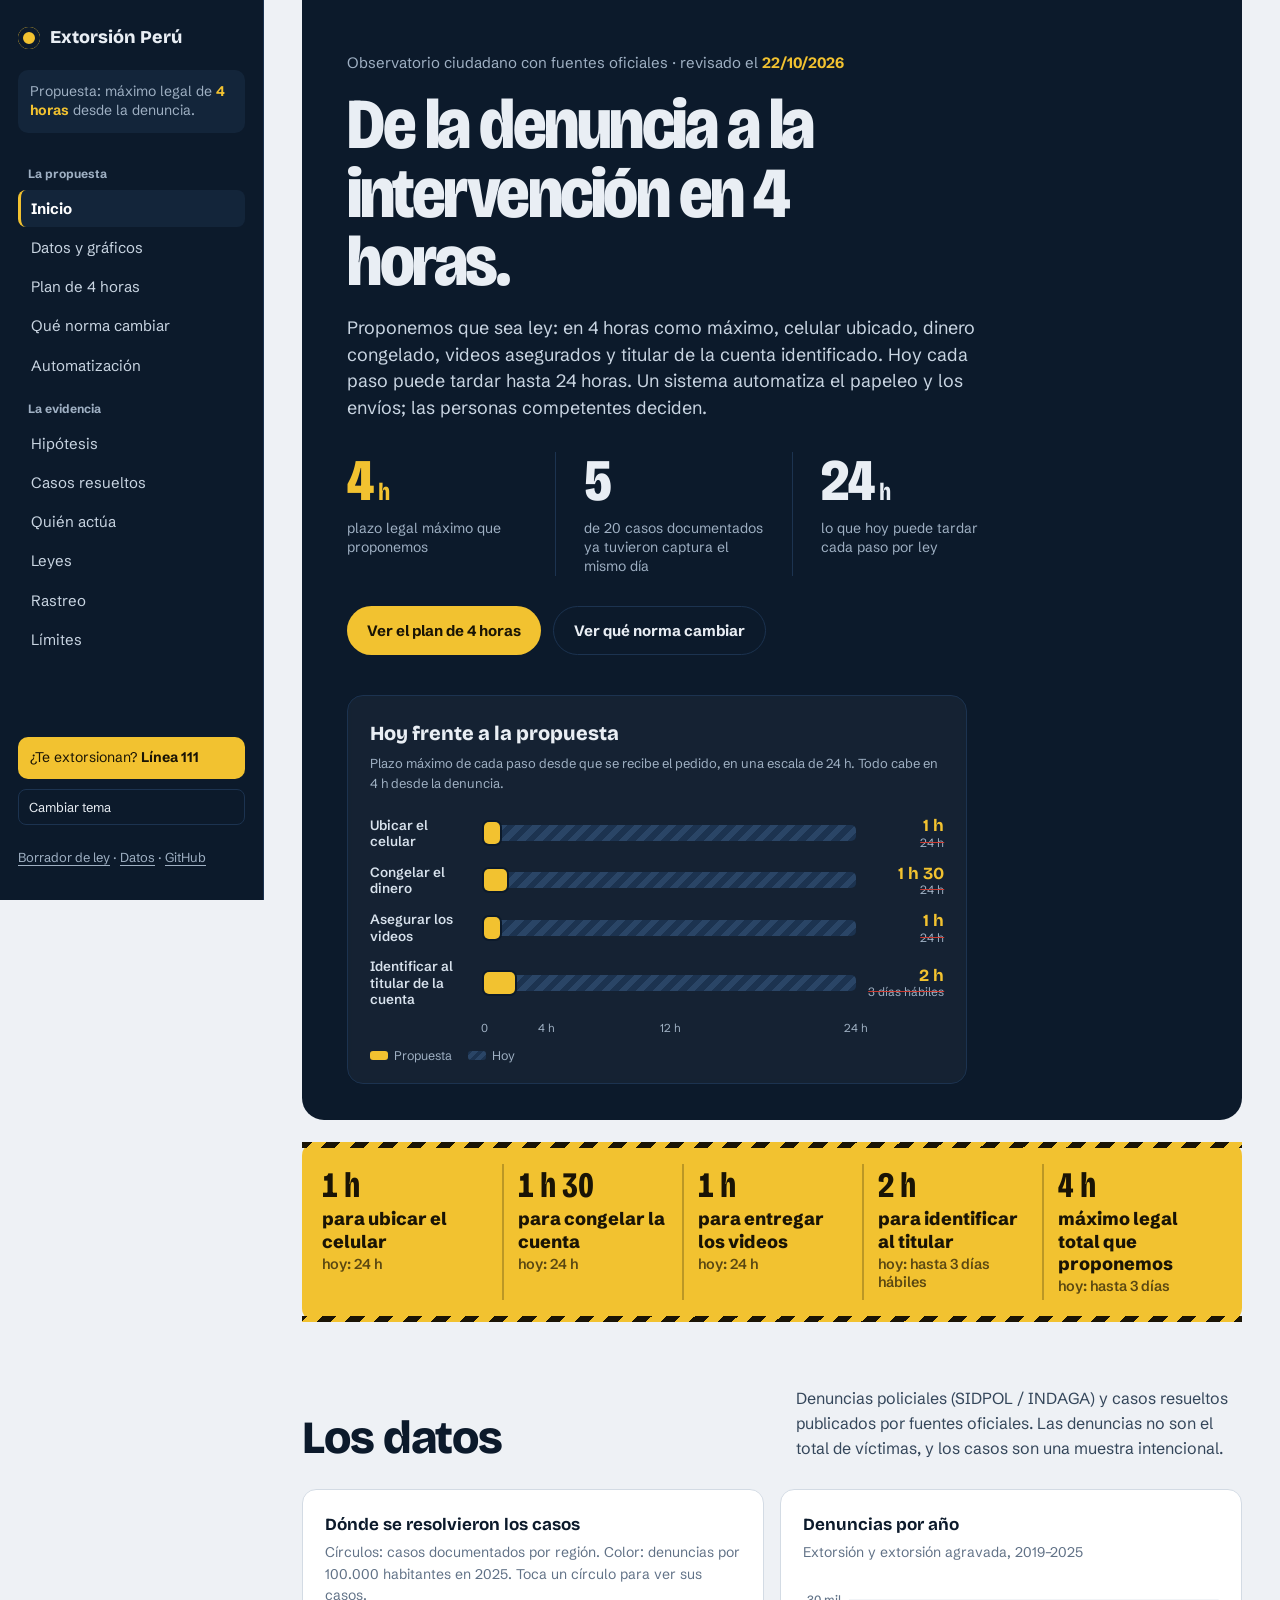
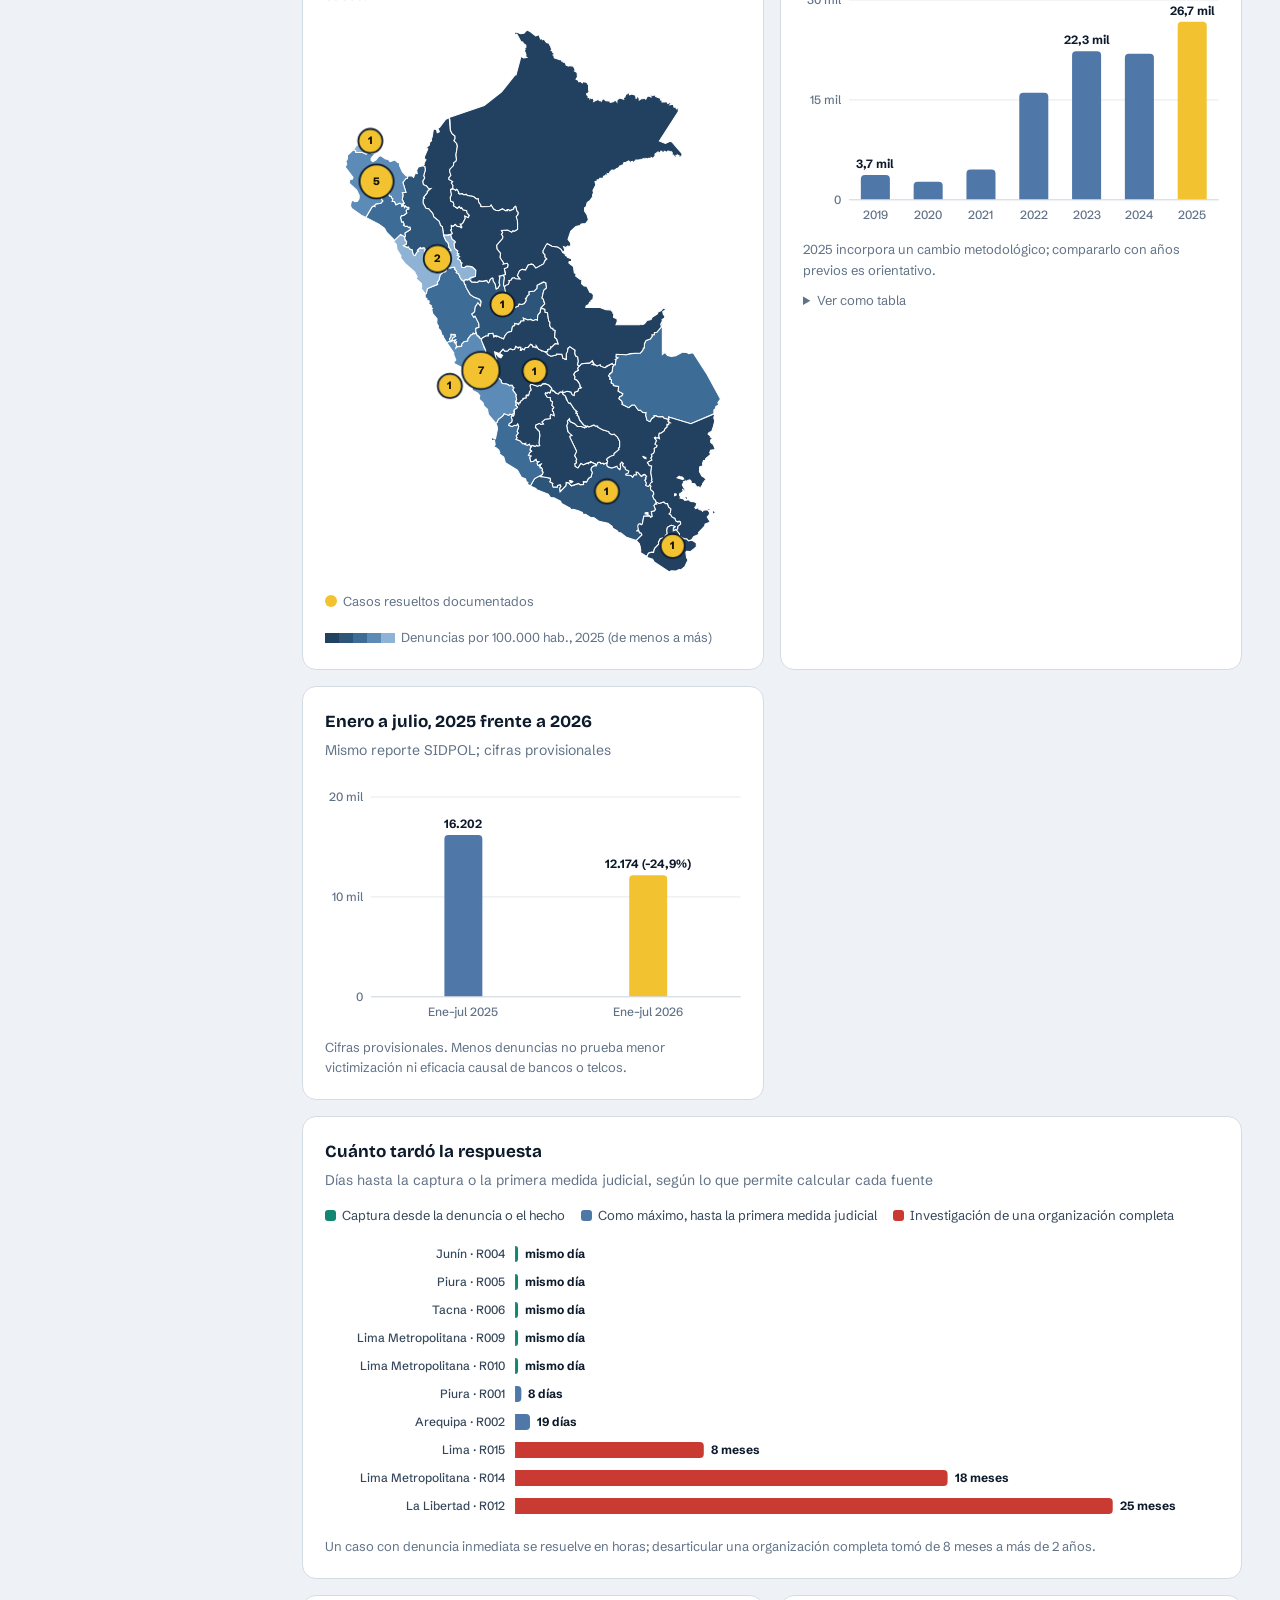
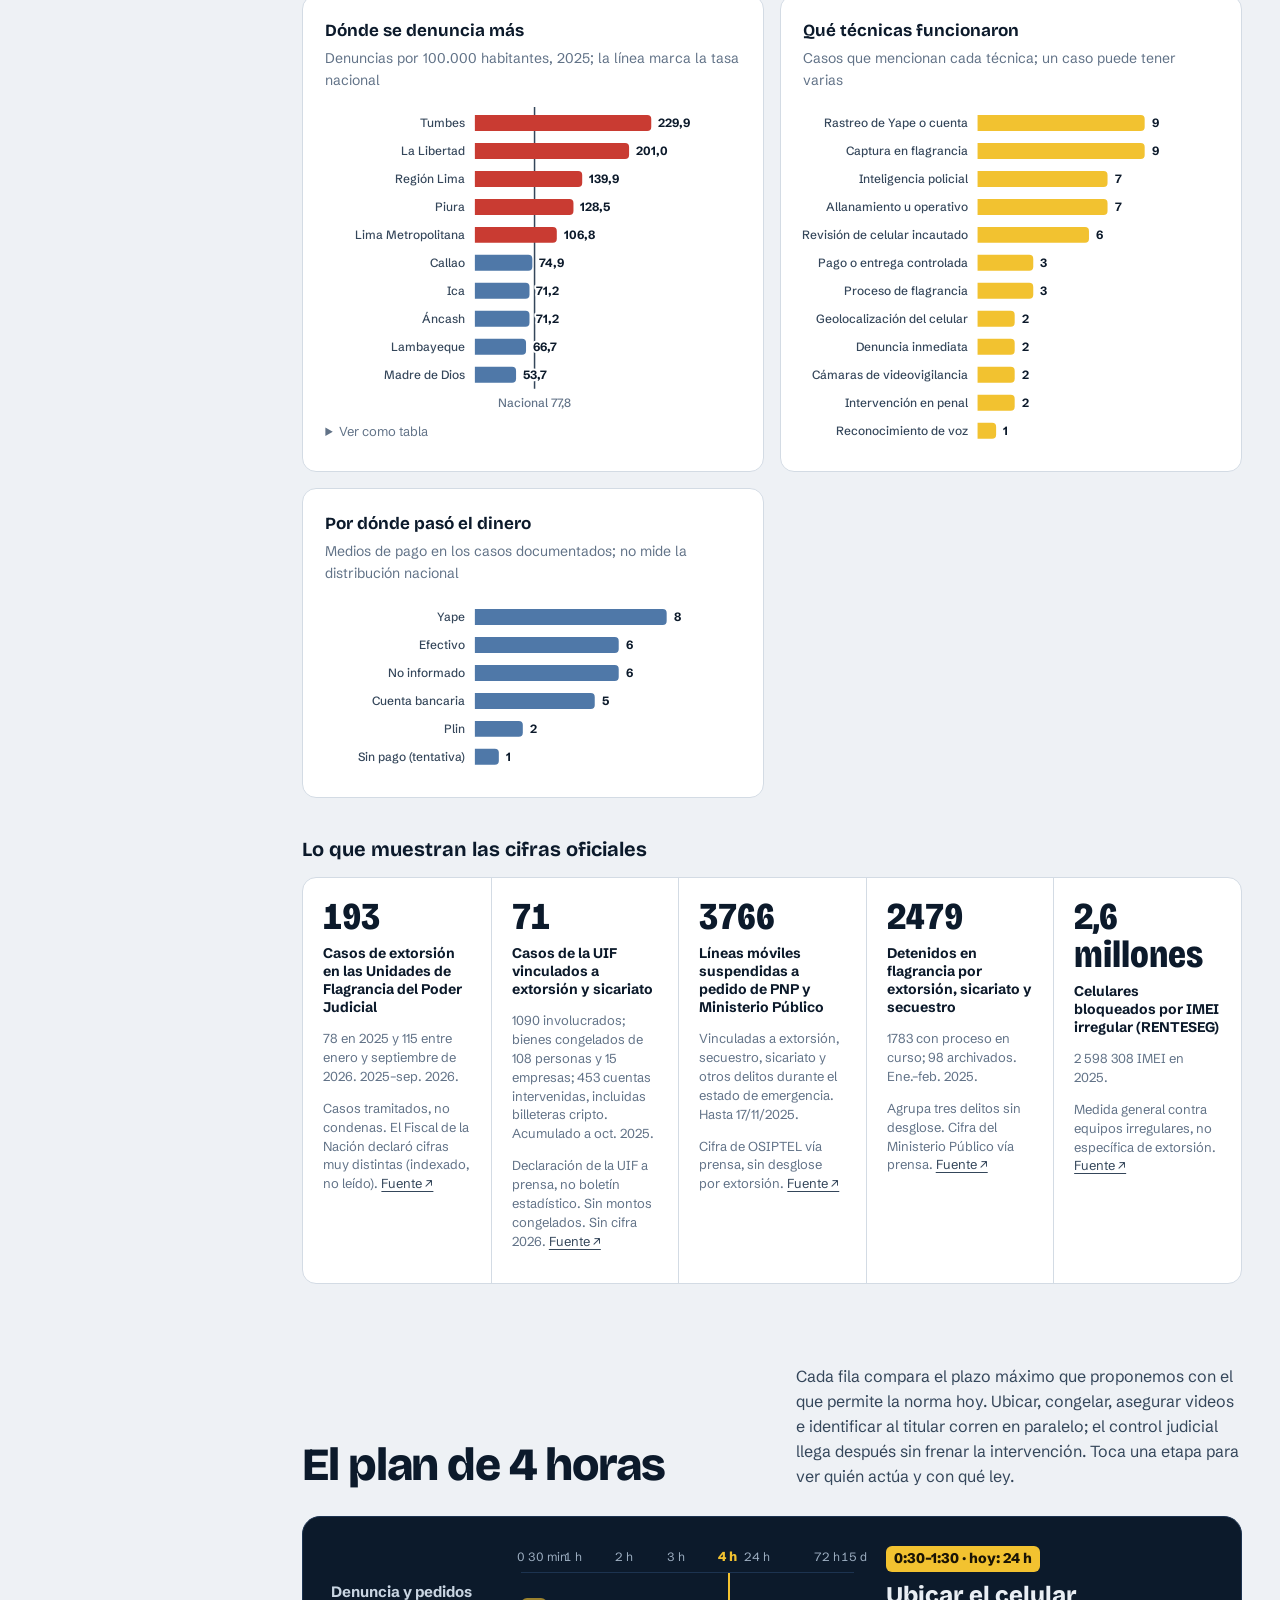
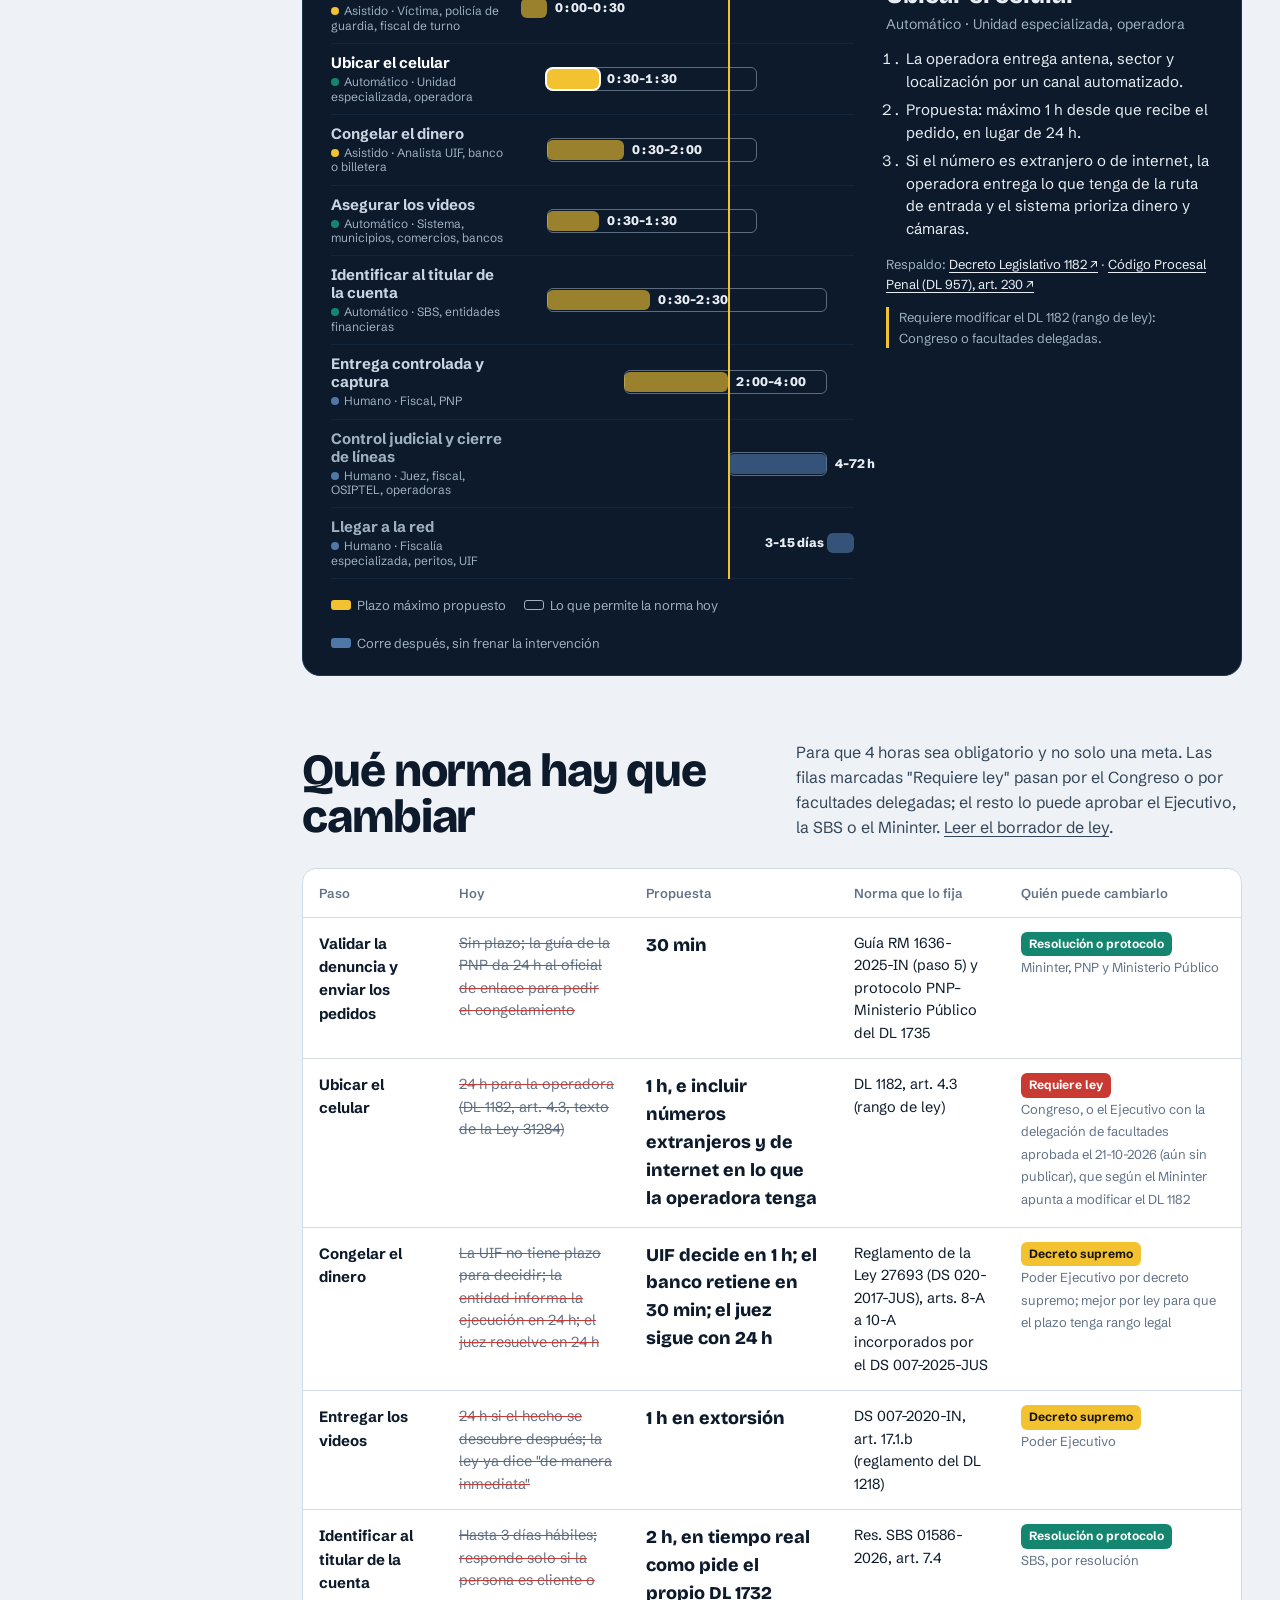
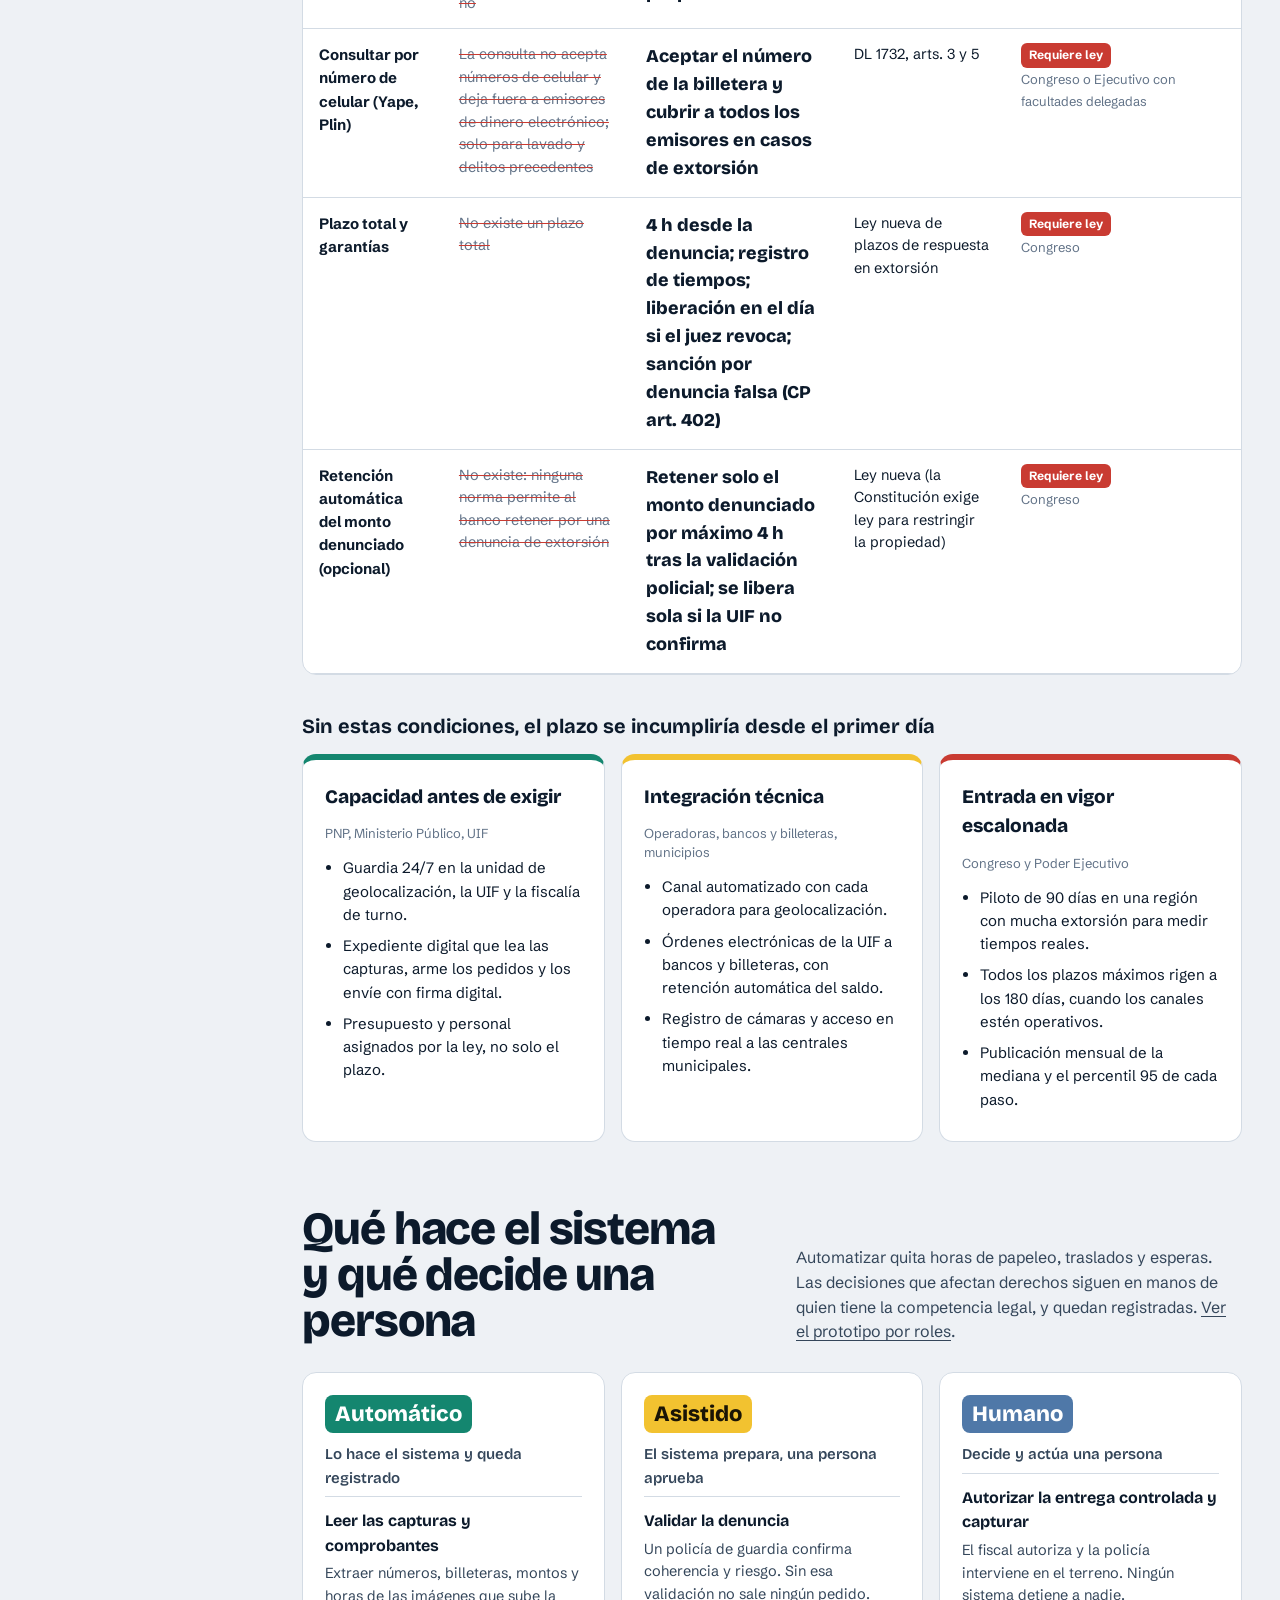
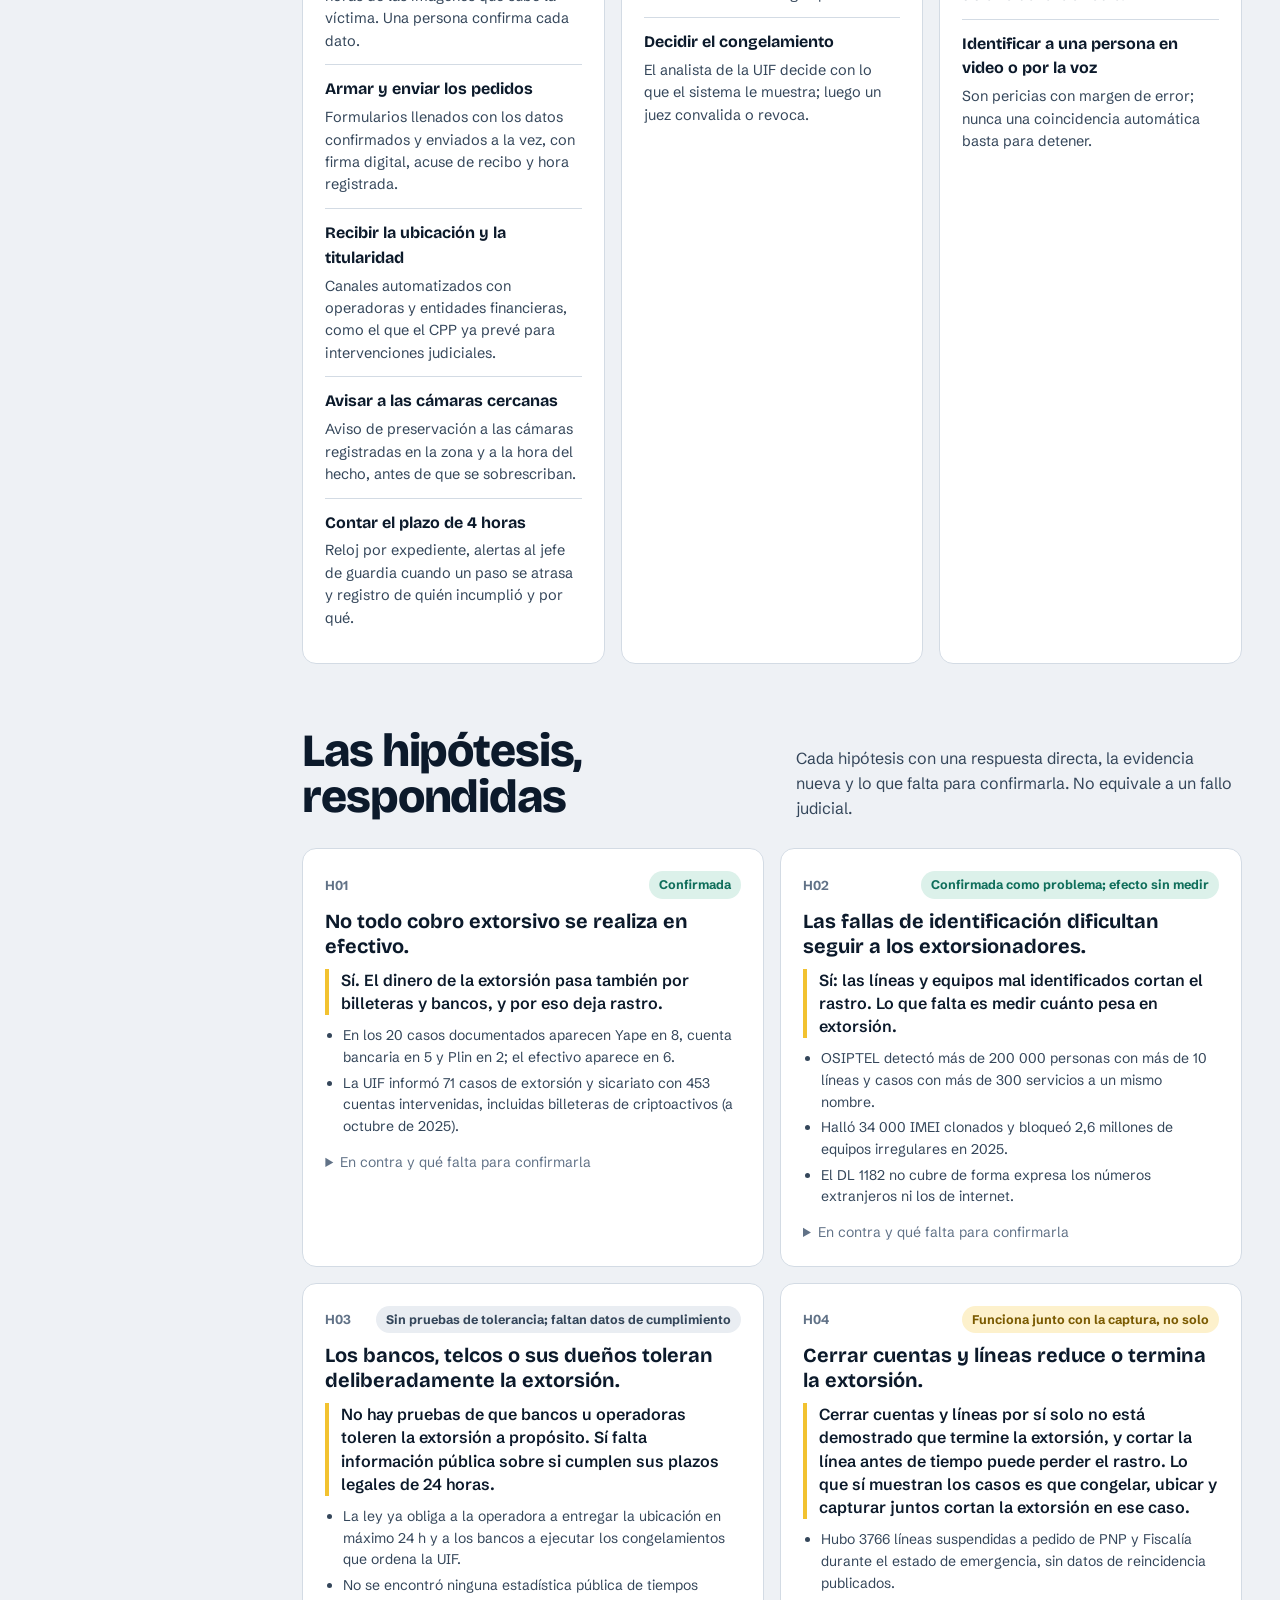
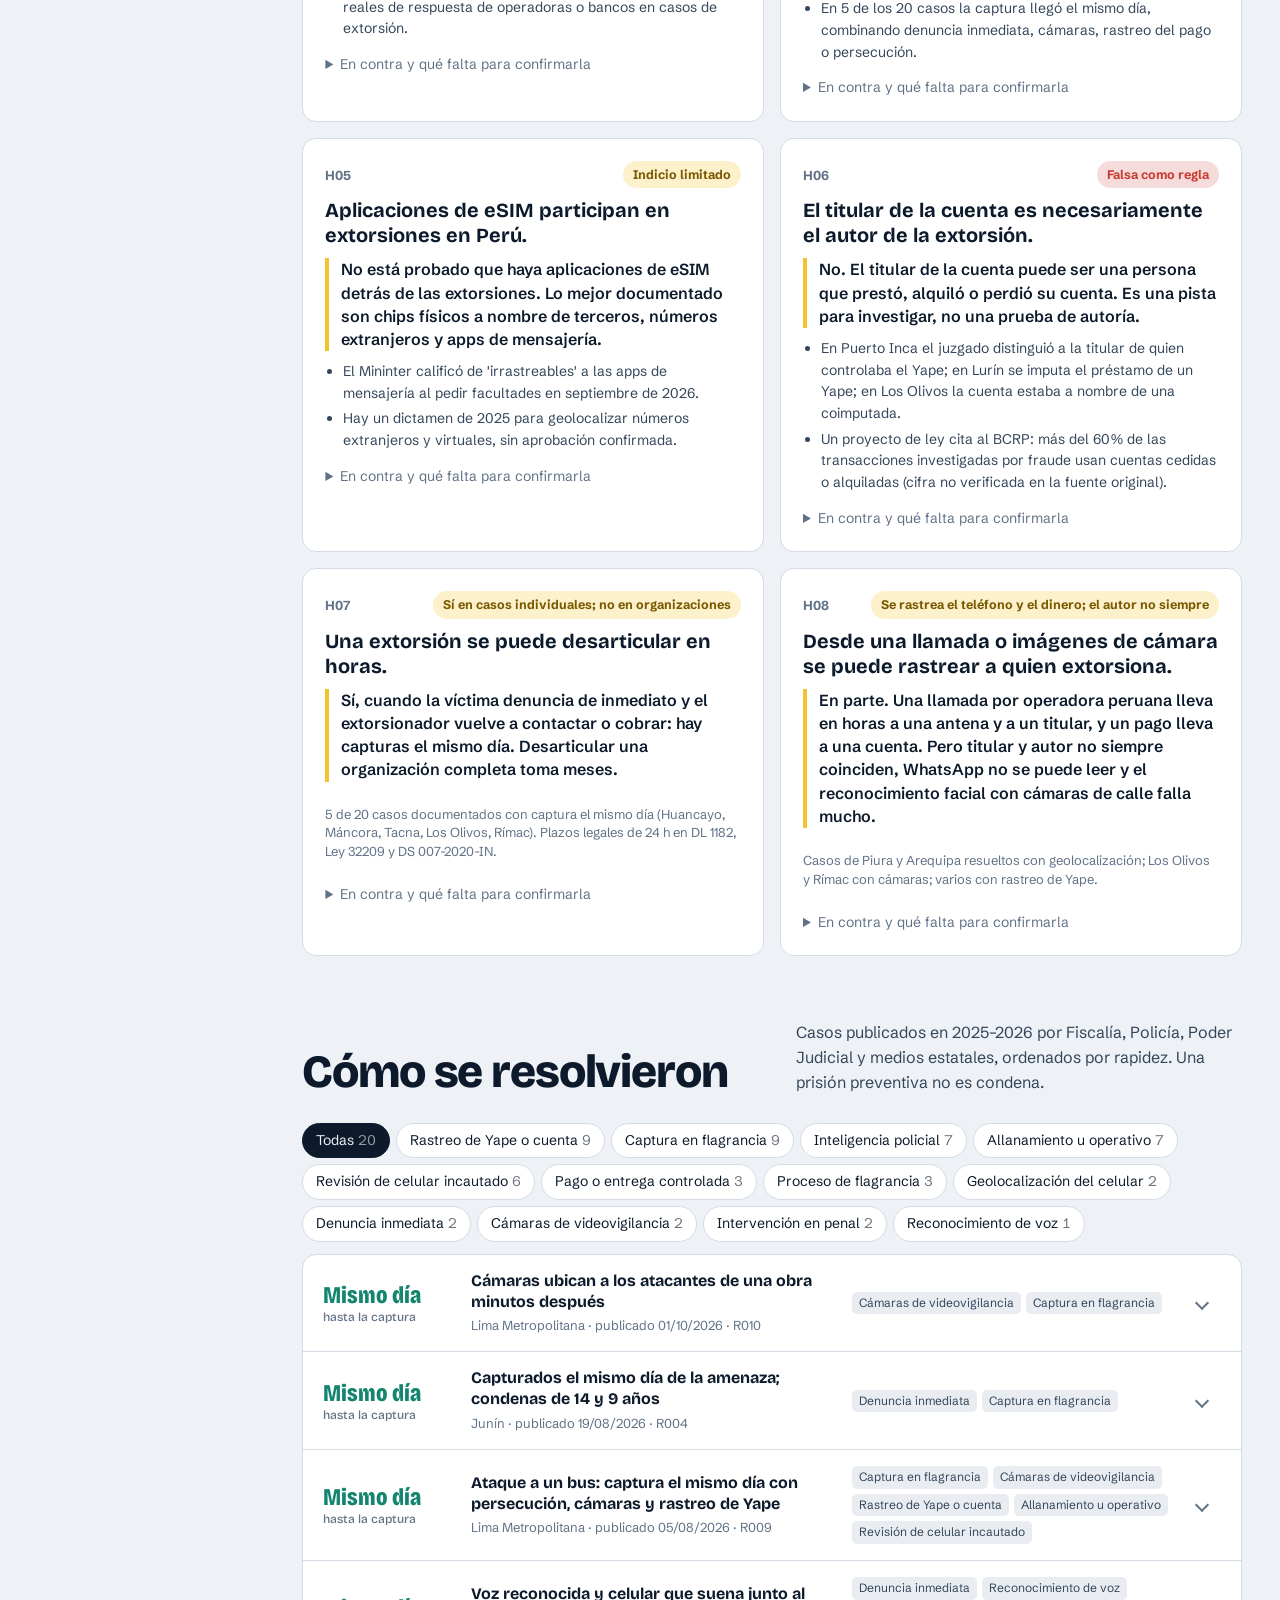
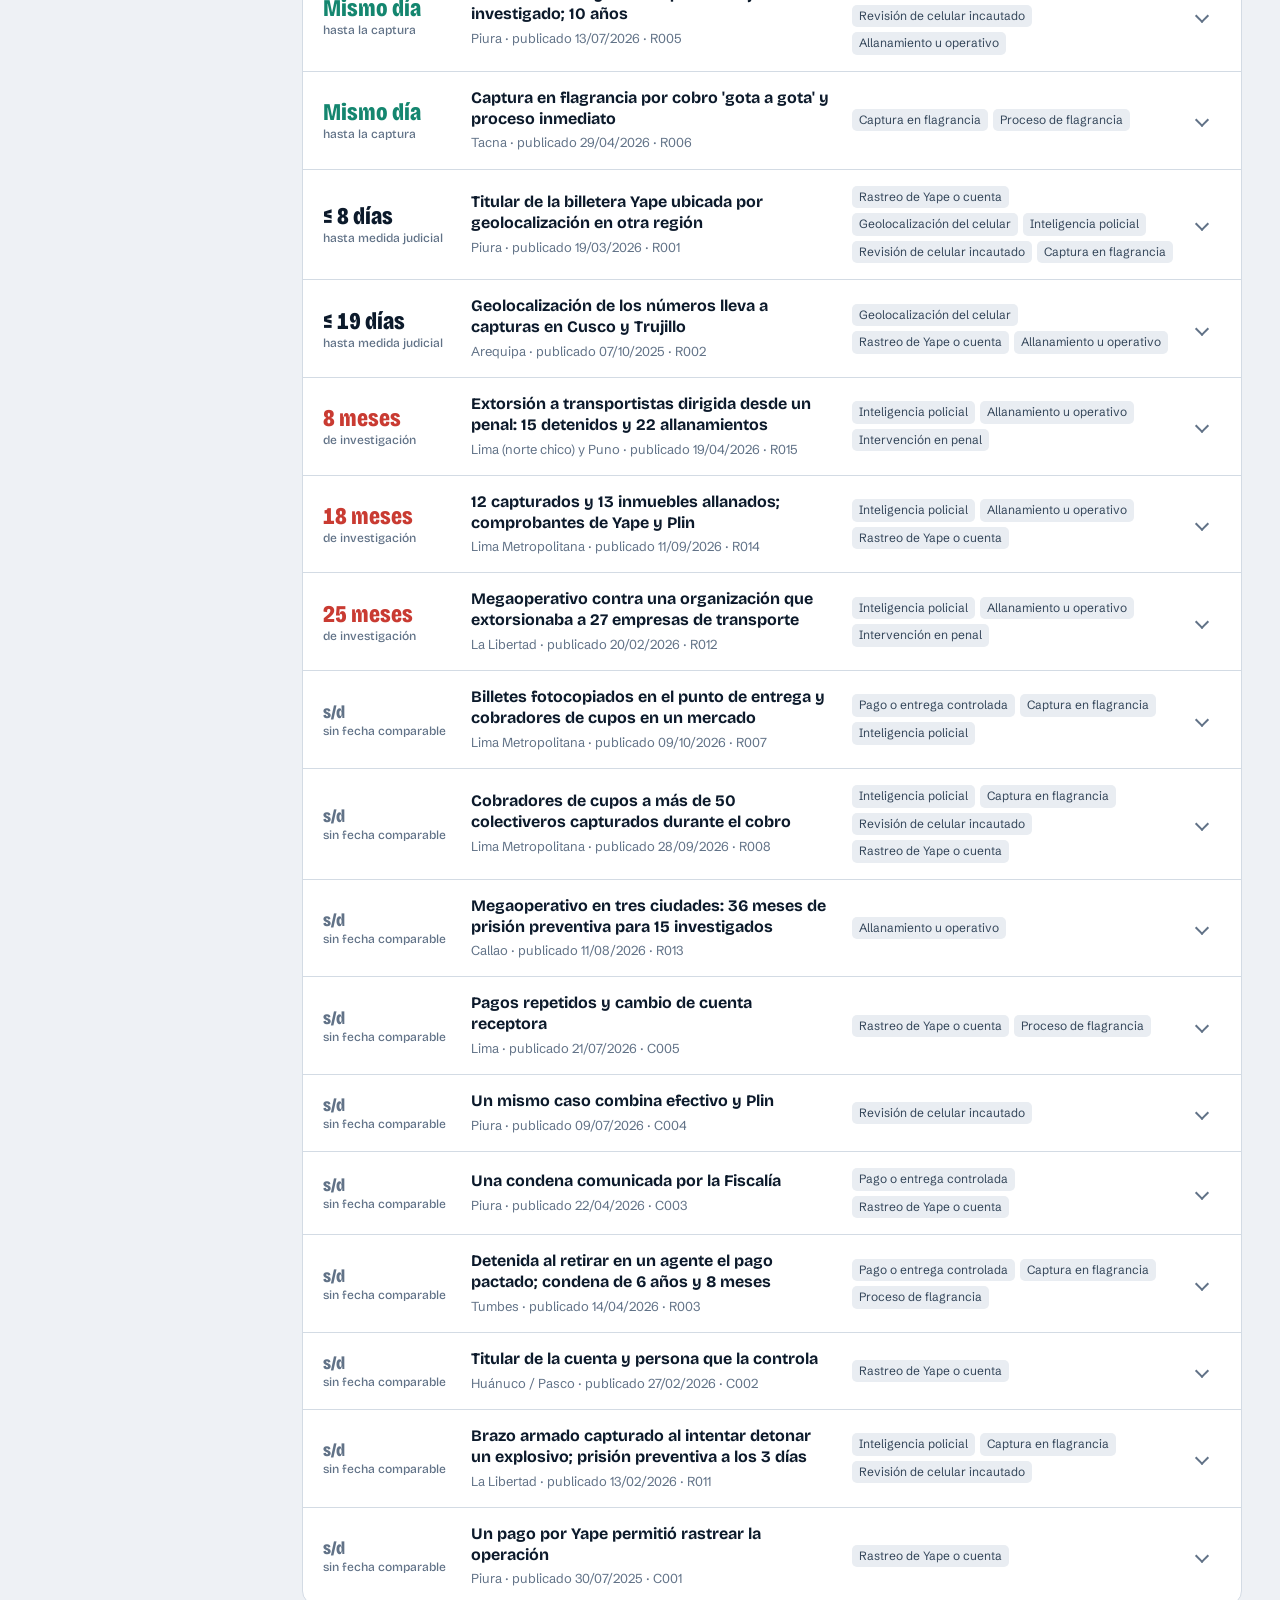
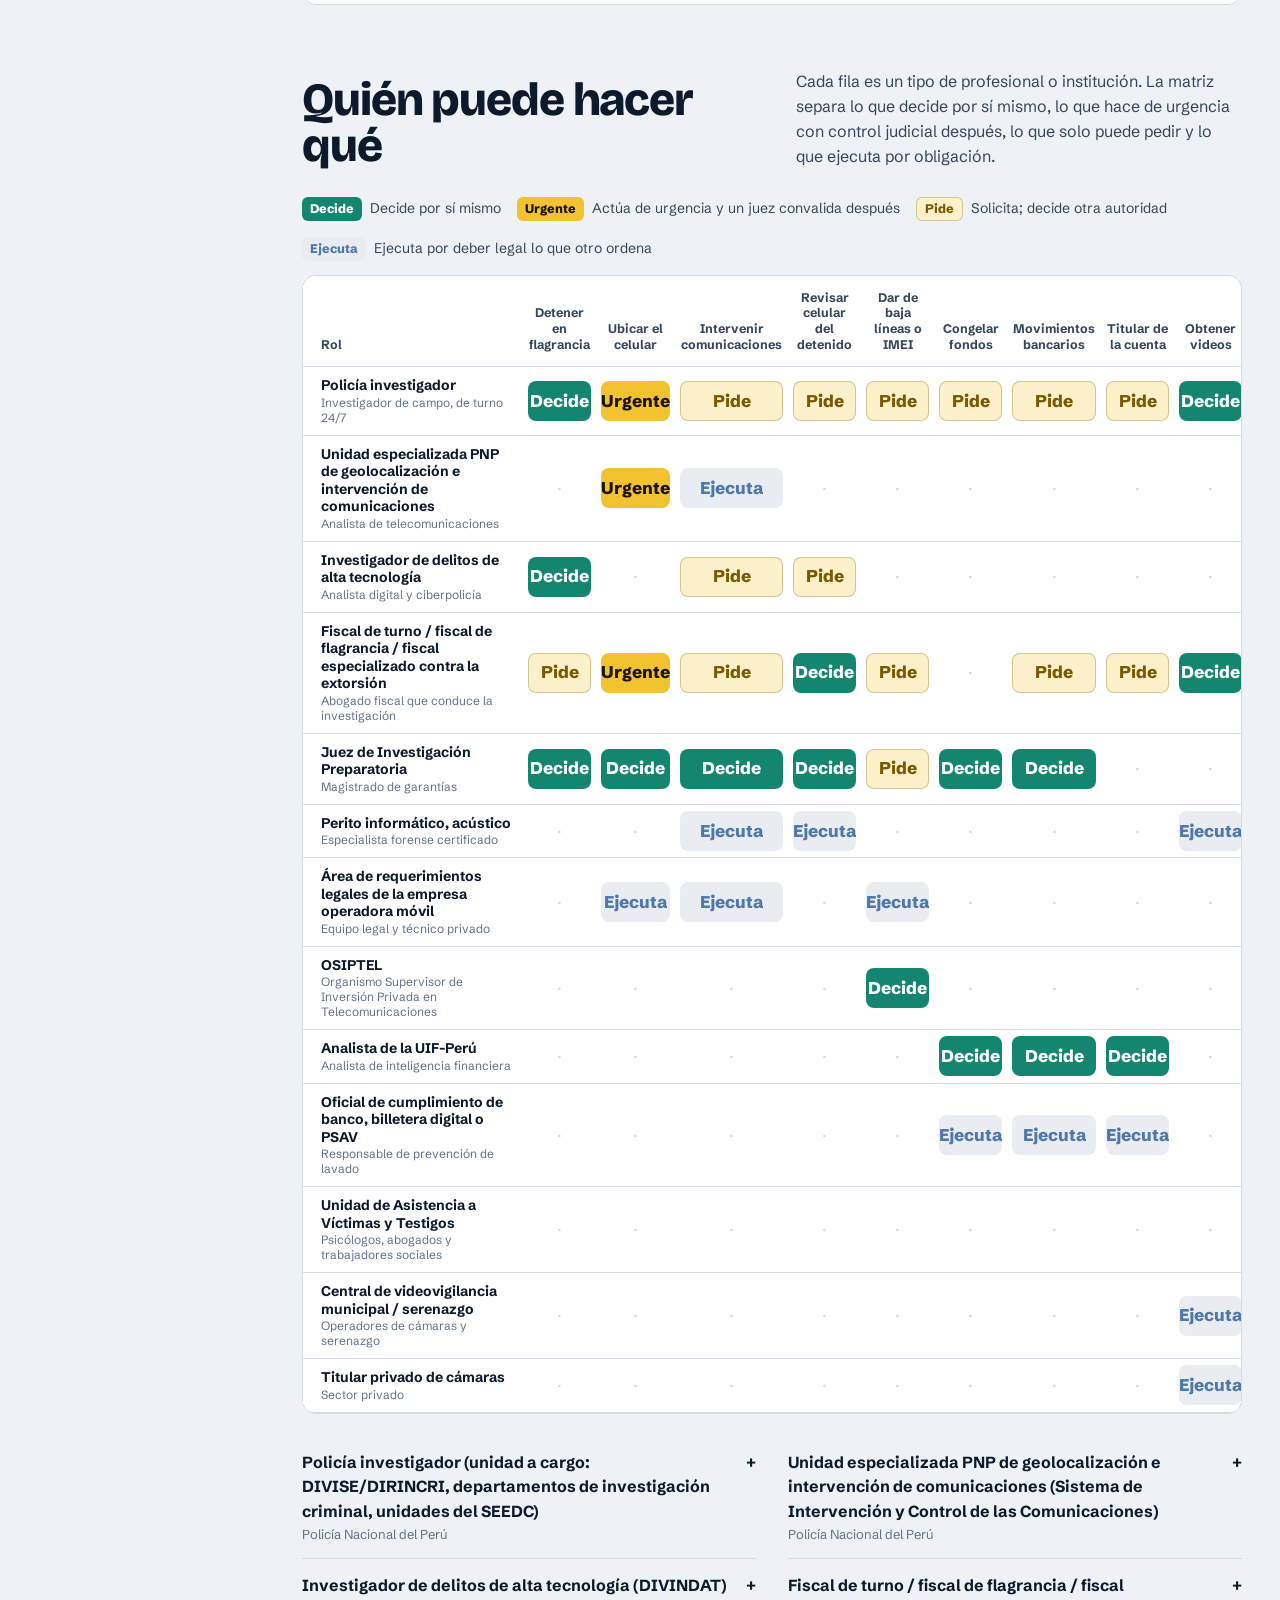
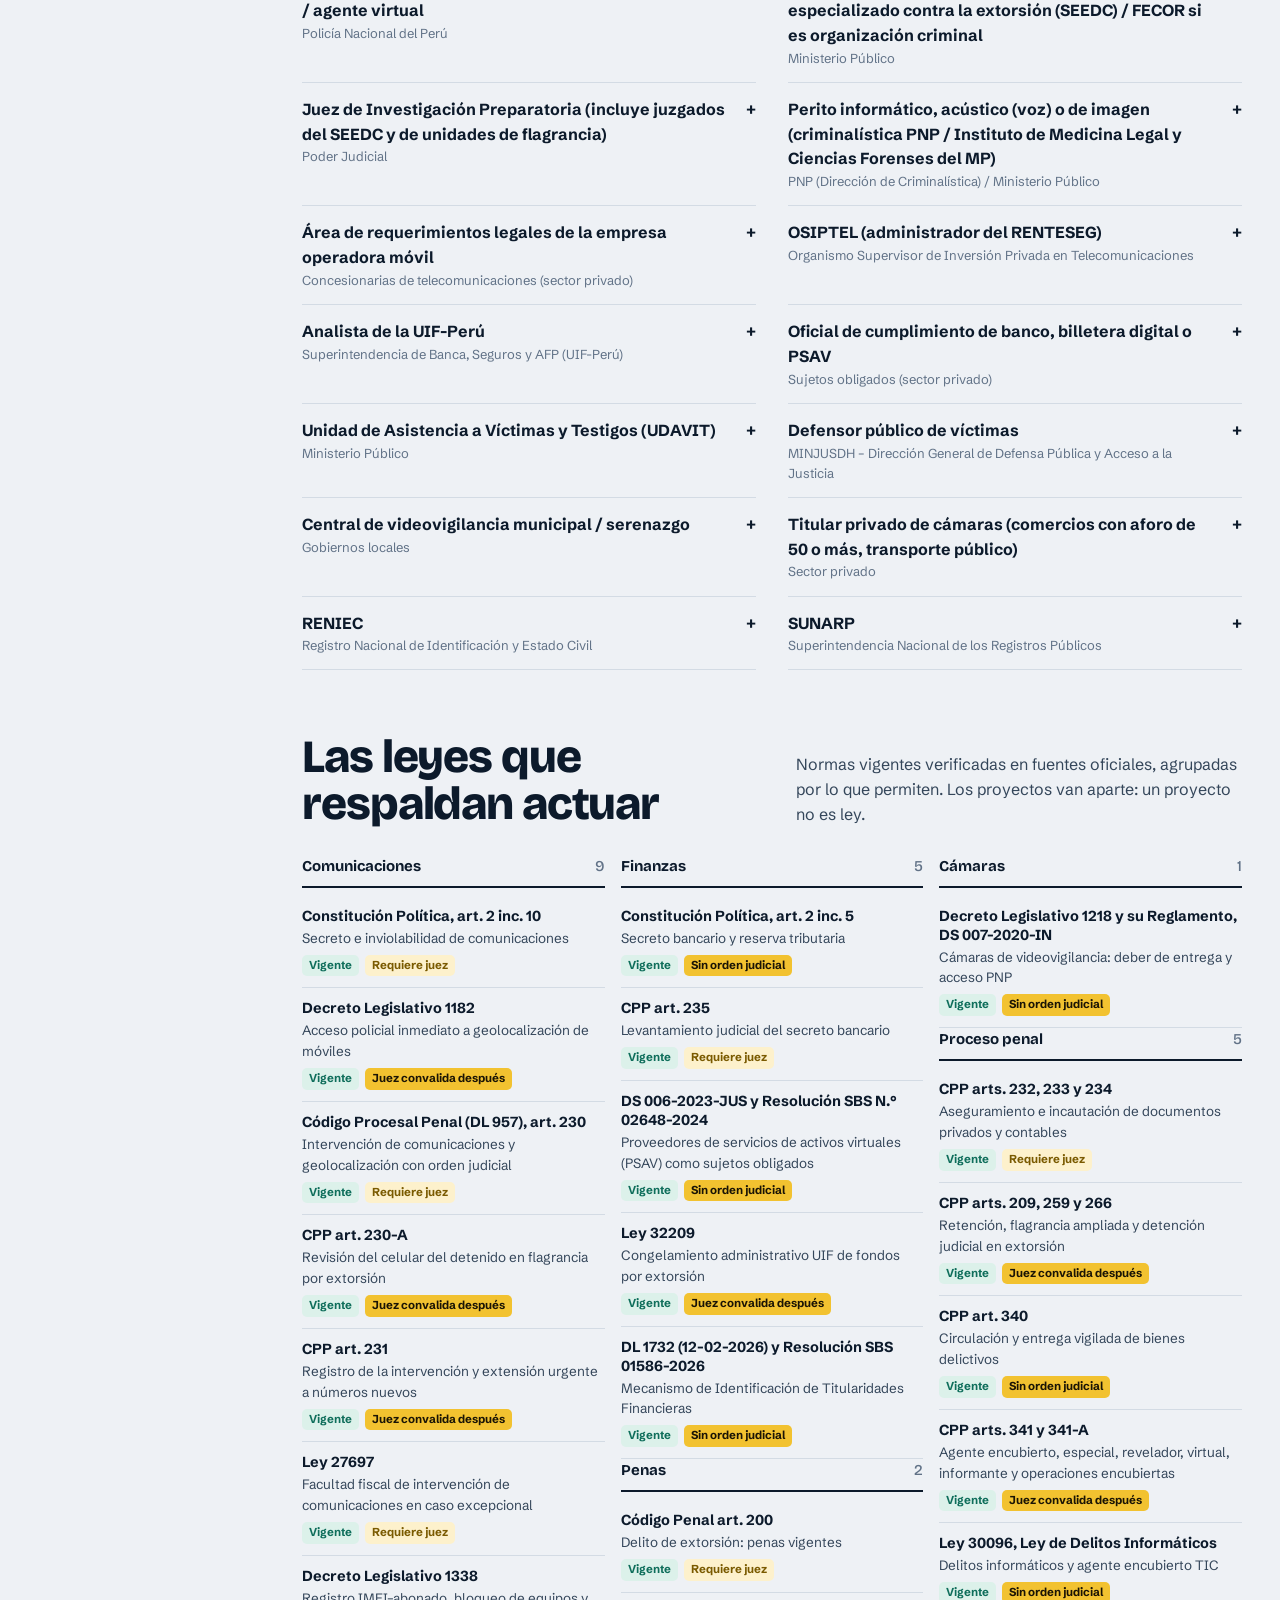
==== commit 4bdac5b7: "Mejora la interfaz del dashboard - Portada con gráfico de plazos de hoy frente a la propuesta. - Grá" ====
--- a/dashboard.html
+++ b/dashboard.html
@@ -8,8 +8,8 @@
   <link rel="icon" href="assets/favicon.svg" type="image/svg+xml">
   <link rel="preconnect" href="https://fonts.googleapis.com"><link rel="preconnect" href="https://fonts.gstatic.com" crossorigin>
   <link rel="stylesheet" href="https://fonts.googleapis.com/css2?family=Bricolage+Grotesque:opsz,wdth,wght@12..96,75..100,400..800&family=Schibsted+Grotesk:wght@400..800&display=swap">
-  <link rel="stylesheet" href="assets/dashboard.css?v=3.2">
-  <script defer src="assets/dashboard.js?v=3.2"></script>
+  <link rel="stylesheet" href="assets/dashboard.css?v=3.4">
+  <script defer src="assets/dashboard.js?v=3.4"></script>
 </head>
 <body>
 <a class="skip" href="#contenido">Saltar al contenido</a>
@@ -42,11 +42,14 @@
 
 <main id="contenido">
 <section class="hero" id="inicio" aria-labelledby="hero-title">
+  <div class="hero-main">
   <p class="hero-kicker">Observatorio ciudadano con fuentes oficiales · revisado el <b id="reviewed">22/10/2026</b></p>
   <h1 id="hero-title">De la denuncia a la intervención en 4 horas.</h1>
   <p class="lede">Proponemos que sea ley: en 4 horas como máximo, celular ubicado, dinero congelado, videos asegurados y titular de la cuenta identificado. Hoy cada paso puede tardar hasta 24 horas. Un sistema automatiza el papeleo y los envíos; las personas competentes deciden.</p>
   <div class="figures" id="hero-figures"><p class="loading">Cargando datos…</p></div>
   <div class="cta"><a class="btn primary" href="#reloj">Ver el plan de 4 horas</a><a class="btn ghost" href="#reformas">Ver qué norma cambiar</a></div>
+  </div>
+  <aside class="hero-compare" id="hero-compare" aria-label="Plazos de hoy frente a la propuesta"></aside>
 </section>
 
 <div class="tape" role="note" aria-label="Plazos propuestos frente a plazos vigentes"><ul id="tape"></ul></div>
--- a/assets/dashboard.css
+++ b/assets/dashboard.css
@@ -41,8 +41,24 @@
 
 /* portada */
 .hero{background:var(--night);color:var(--night-ink);border-radius:0 0 22px 22px;padding:clamp(32px,4vw,56px) clamp(20px,3.5vw,52px) 36px;position:relative;overflow:hidden}
-.hero::after{content:"4 h";position:absolute;right:-10px;bottom:-60px;font:800 clamp(160px,22vw,320px)/1 var(--display);color:var(--night-2);letter-spacing:-.05em;pointer-events:none}
 .hero>*{position:relative;z-index:1}
+.hero{display:grid;grid-template-columns:minmax(0,1.35fr) minmax(300px,1fr);gap:40px;align-items:center}
+.hero-compare{background:rgba(255,255,255,.04);border:1px solid var(--night-3);border-radius:16px;padding:22px 22px 18px;backdrop-filter:blur(2px)}
+.hero-compare h2{margin:0;font-size:20px;font-weight:800;color:var(--night-ink)}
+.hc-sub{margin:4px 0 16px;font-size:13px;color:var(--night-muted)}
+.hc-row{display:grid;grid-template-columns:104px minmax(0,1fr) 78px;gap:10px;align-items:center;padding:7px 0}
+.hc-name{font-size:13.5px;font-weight:600;color:#d7e1ec;line-height:1.2}
+.hc-track{position:relative;height:16px;border-radius:5px;background:var(--night-2)}
+.hc-today{position:absolute;left:0;top:0;bottom:0;border-radius:5px;background:repeating-linear-gradient(-45deg,var(--night-3) 0 6px,#2a4566 6px 12px)}
+.hc-prop{position:absolute;left:0;top:-3px;bottom:-3px;border-radius:5px;background:var(--tape);box-shadow:0 0 0 2px var(--night);min-width:6px}
+.hc-vals{display:flex;flex-direction:column;line-height:1.15;text-align:right}
+.hc-vals b{font-family:var(--display);font-size:17px;color:var(--tape)}
+.hc-vals s{font-size:12px;color:var(--night-muted);text-decoration-color:var(--alert)}
+.hc-axis{position:relative;height:18px;margin:6px 88px 0 114px;font-size:11.5px;color:var(--night-muted)}
+.hc-axis span{position:absolute;transform:translateX(-50%);white-space:nowrap}
+.hc-key{display:flex;gap:16px;font-size:12.5px;color:var(--night-muted);margin-top:8px}
+.hc-key i{display:inline-block;width:18px;height:9px;border-radius:3px;margin-right:6px;vertical-align:0}
+.hc-key .k-prop{background:var(--tape)}.hc-key .k-today{background:repeating-linear-gradient(-45deg,var(--night-3) 0 4px,#2a4566 4px 8px)}
 .hero-kicker{font-size:15px;color:var(--night-muted);margin:0 0 16px}
 .hero-kicker b{color:var(--tape);font-weight:700}
 .hero h1{margin:0 0 20px;font-weight:800;font-variation-settings:"wdth" 88,"opsz" 96;font-size:clamp(42px,5.6vw,84px);line-height:.95;letter-spacing:-.035em;max-width:13ch}
@@ -294,7 +310,7 @@
 .loading{color:var(--night-muted)}
 .empty{padding:20px;color:var(--muted)}
 
-@media (max-width:1280px){.charts{grid-template-columns:repeat(2,minmax(0,1fr))}.charts .map-panel{grid-row:auto}.charts .wide{grid-column:1/-1}}
+@media (max-width:1280px){.hero{grid-template-columns:1fr}.hero-compare{max-width:620px}.charts{grid-template-columns:repeat(2,minmax(0,1fr))}.charts .map-panel{grid-row:auto}.charts .wide{grid-column:1/-1}}
 @media (max-width:1100px){
   .clock{grid-template-columns:1fr}
   .agg{grid-template-columns:repeat(3,minmax(0,1fr))}.agg article:nth-child(4){border-left:0}.agg article:nth-child(n+4){border-top:1px solid var(--line)}
@@ -312,7 +328,7 @@
   .hero{border-radius:0 0 18px 18px;margin:0 -16px}
 }
 @media (max-width:760px){
-  .hero::after{display:none}
+  .hc-row{grid-template-columns:90px minmax(0,1fr) 78px}.hc-axis{margin:6px 88px 0 100px}
   .figures{grid-template-columns:1fr 1fr}.figure{padding:0 16px}.figure:nth-child(3){grid-column:1/-1;padding:16px 0 0;border-left:0}
   .section-head,.charts,.law-cols,.limits,.role-list{grid-template-columns:1fr}
   .charts .wide{grid-column:auto}
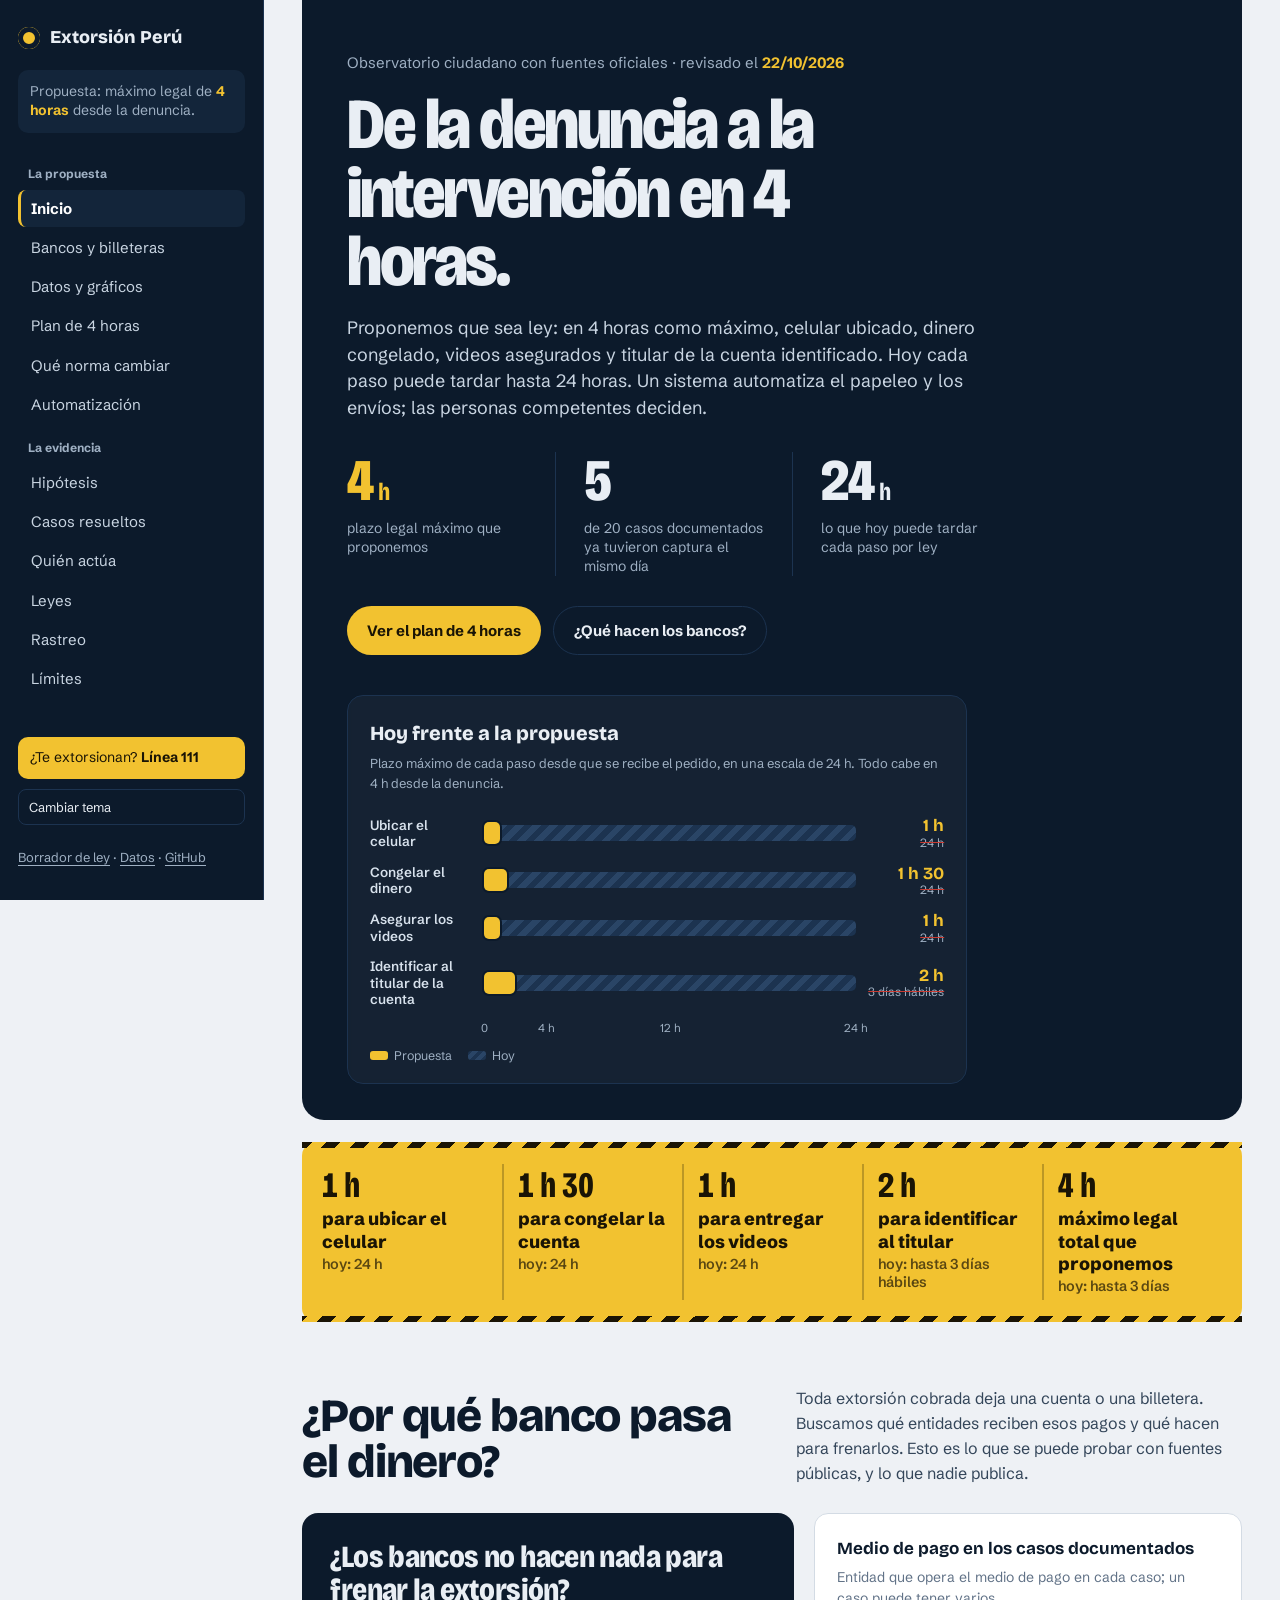
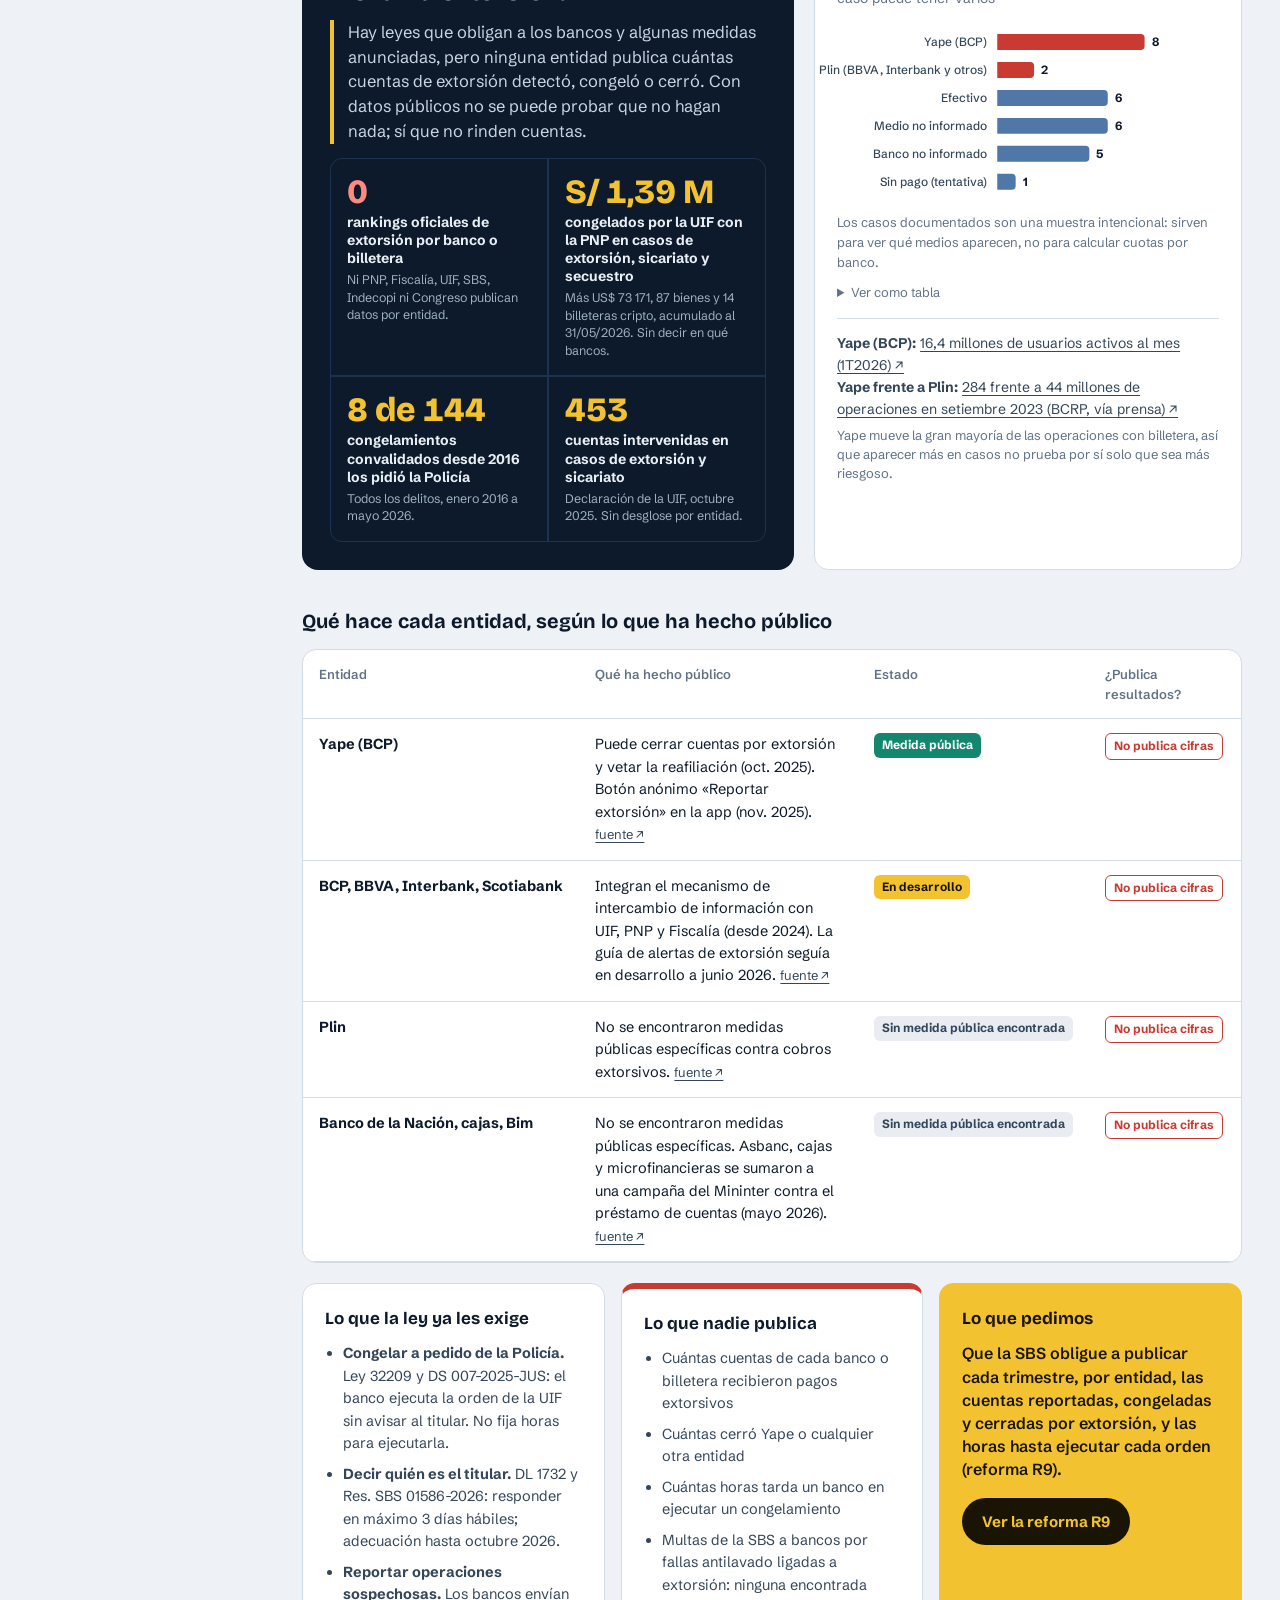
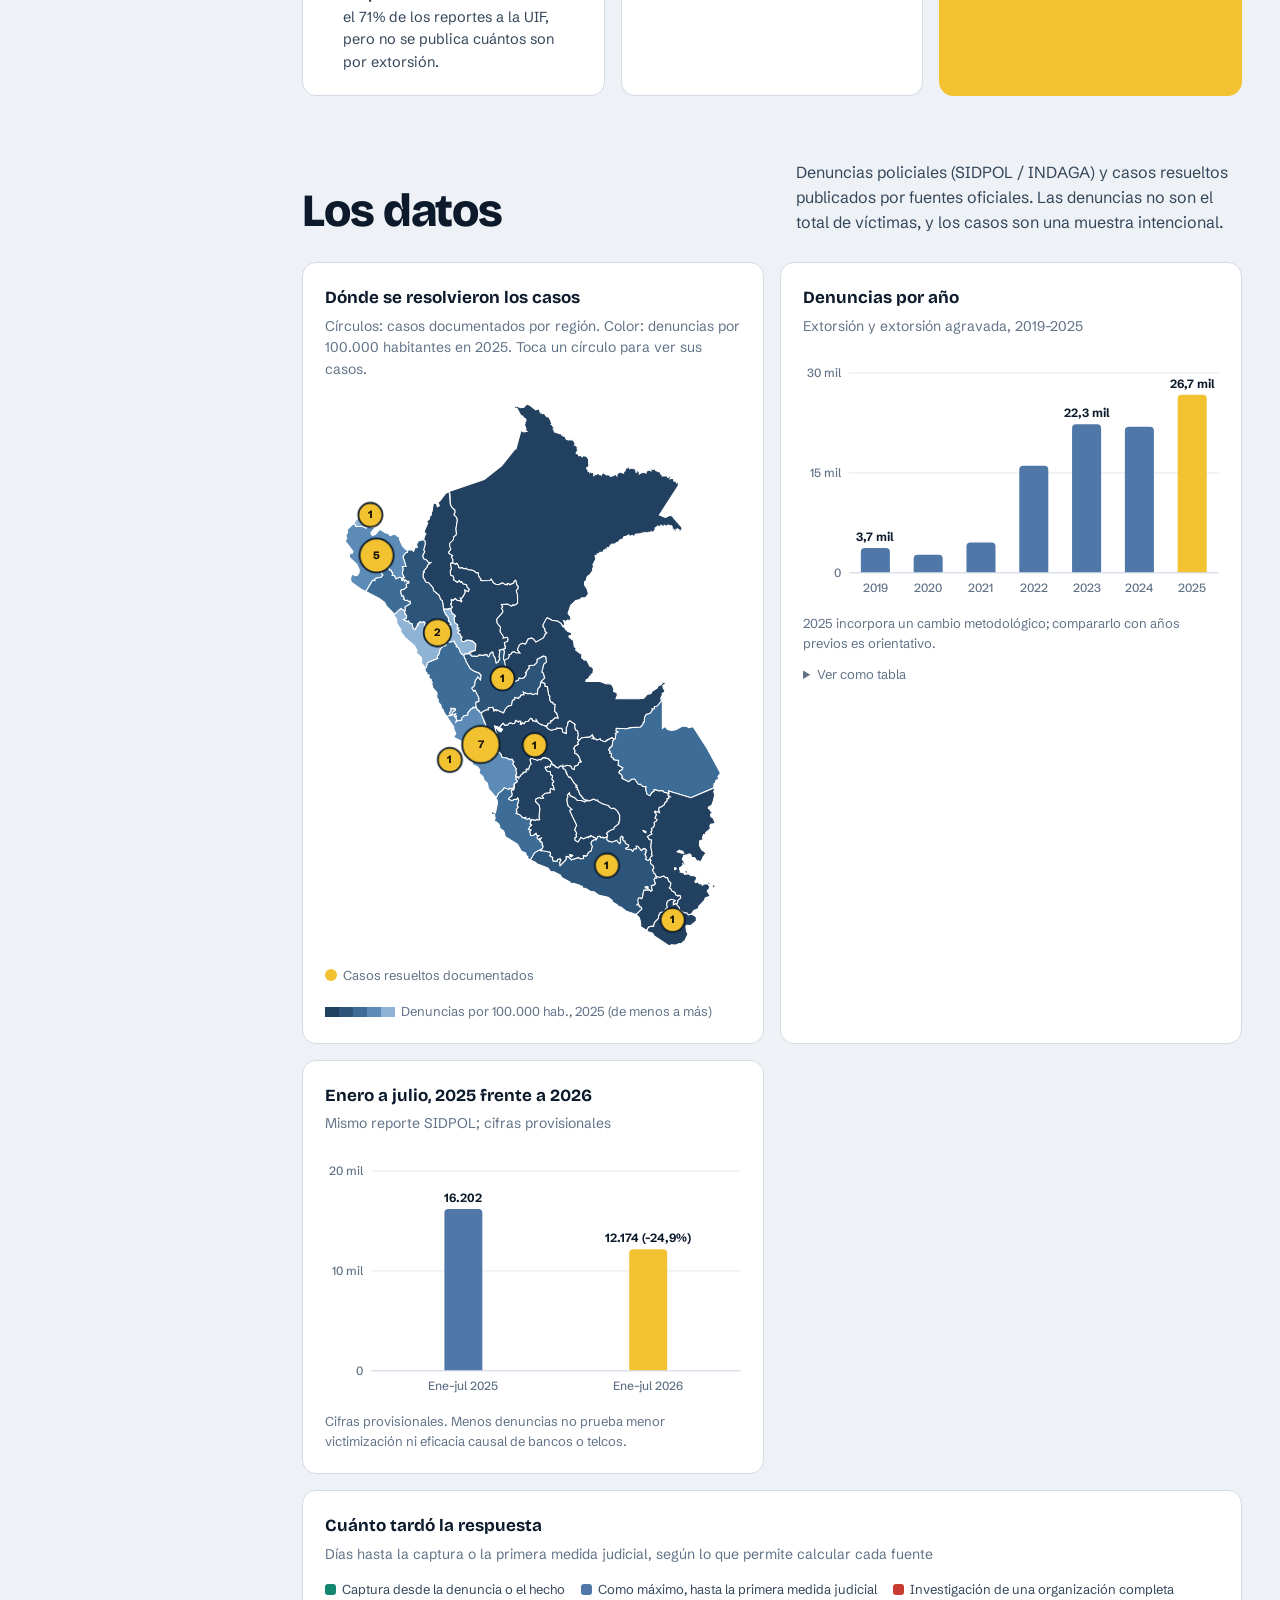
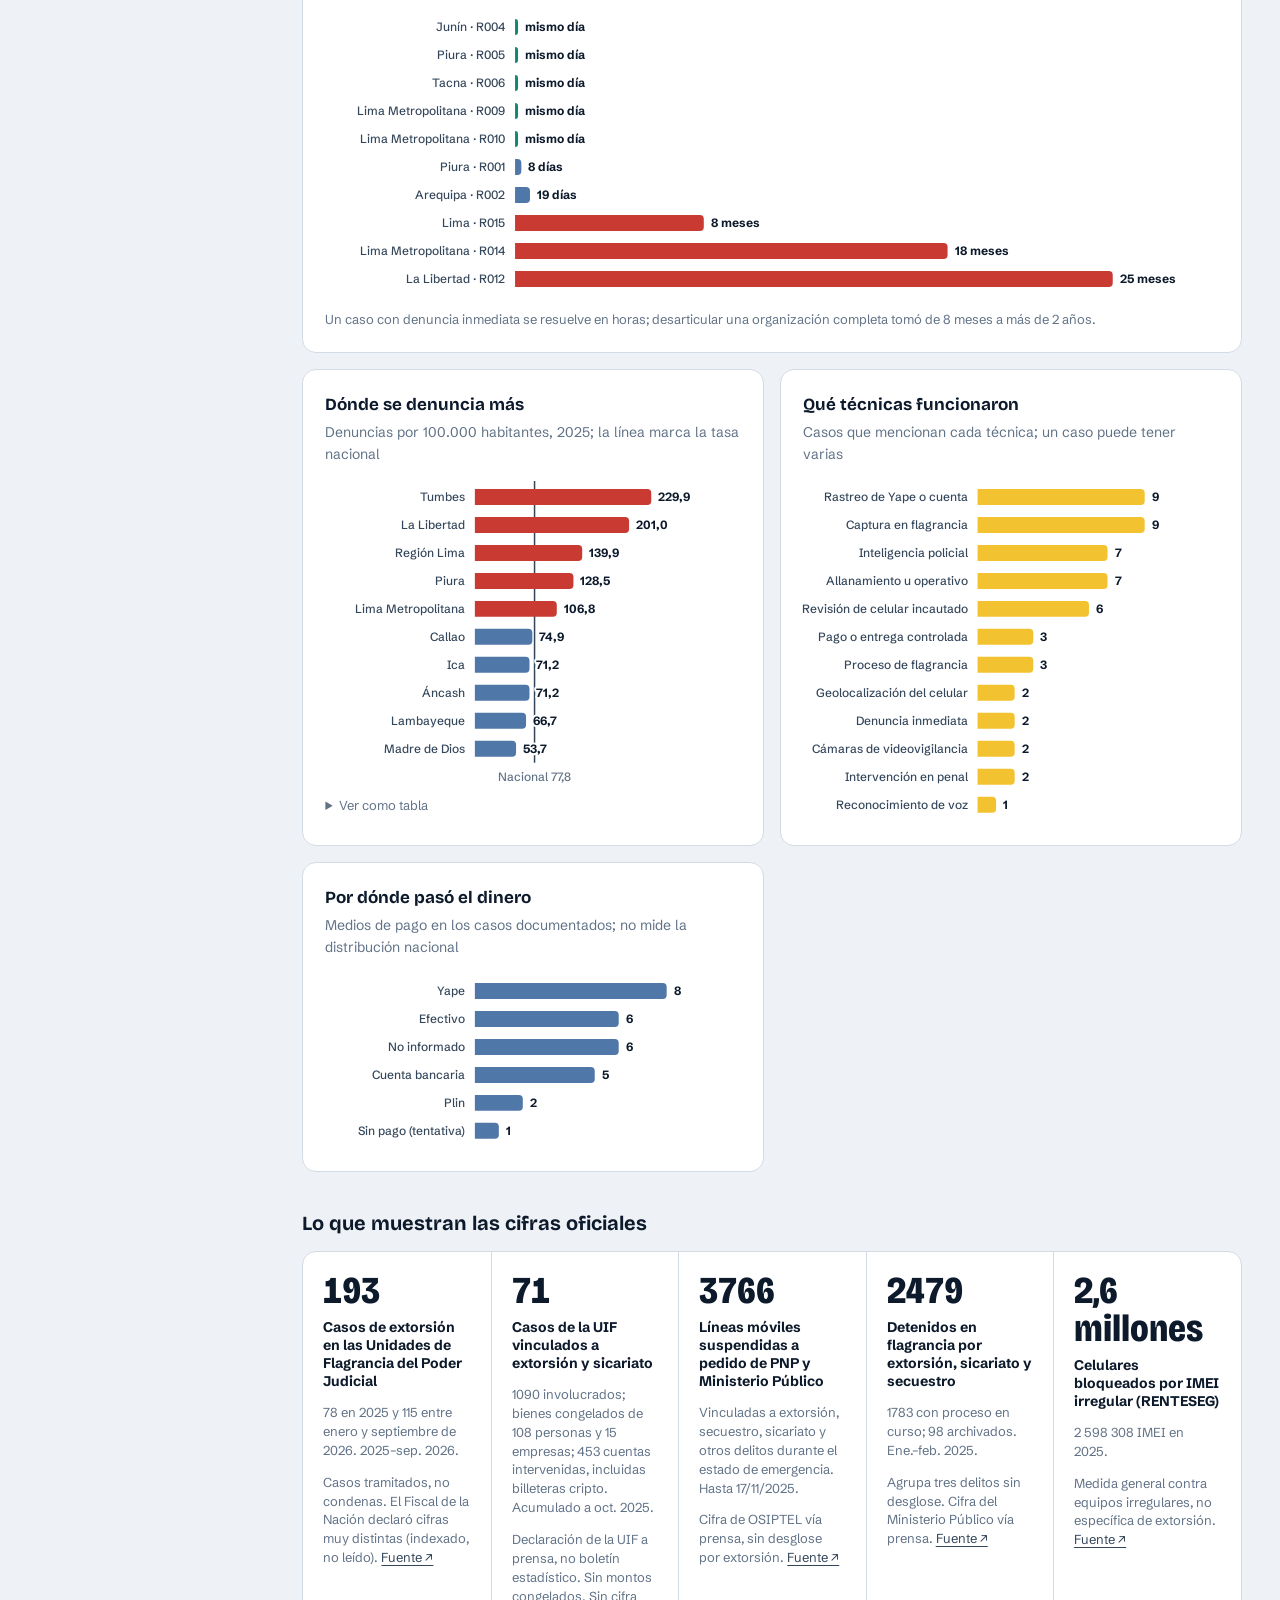
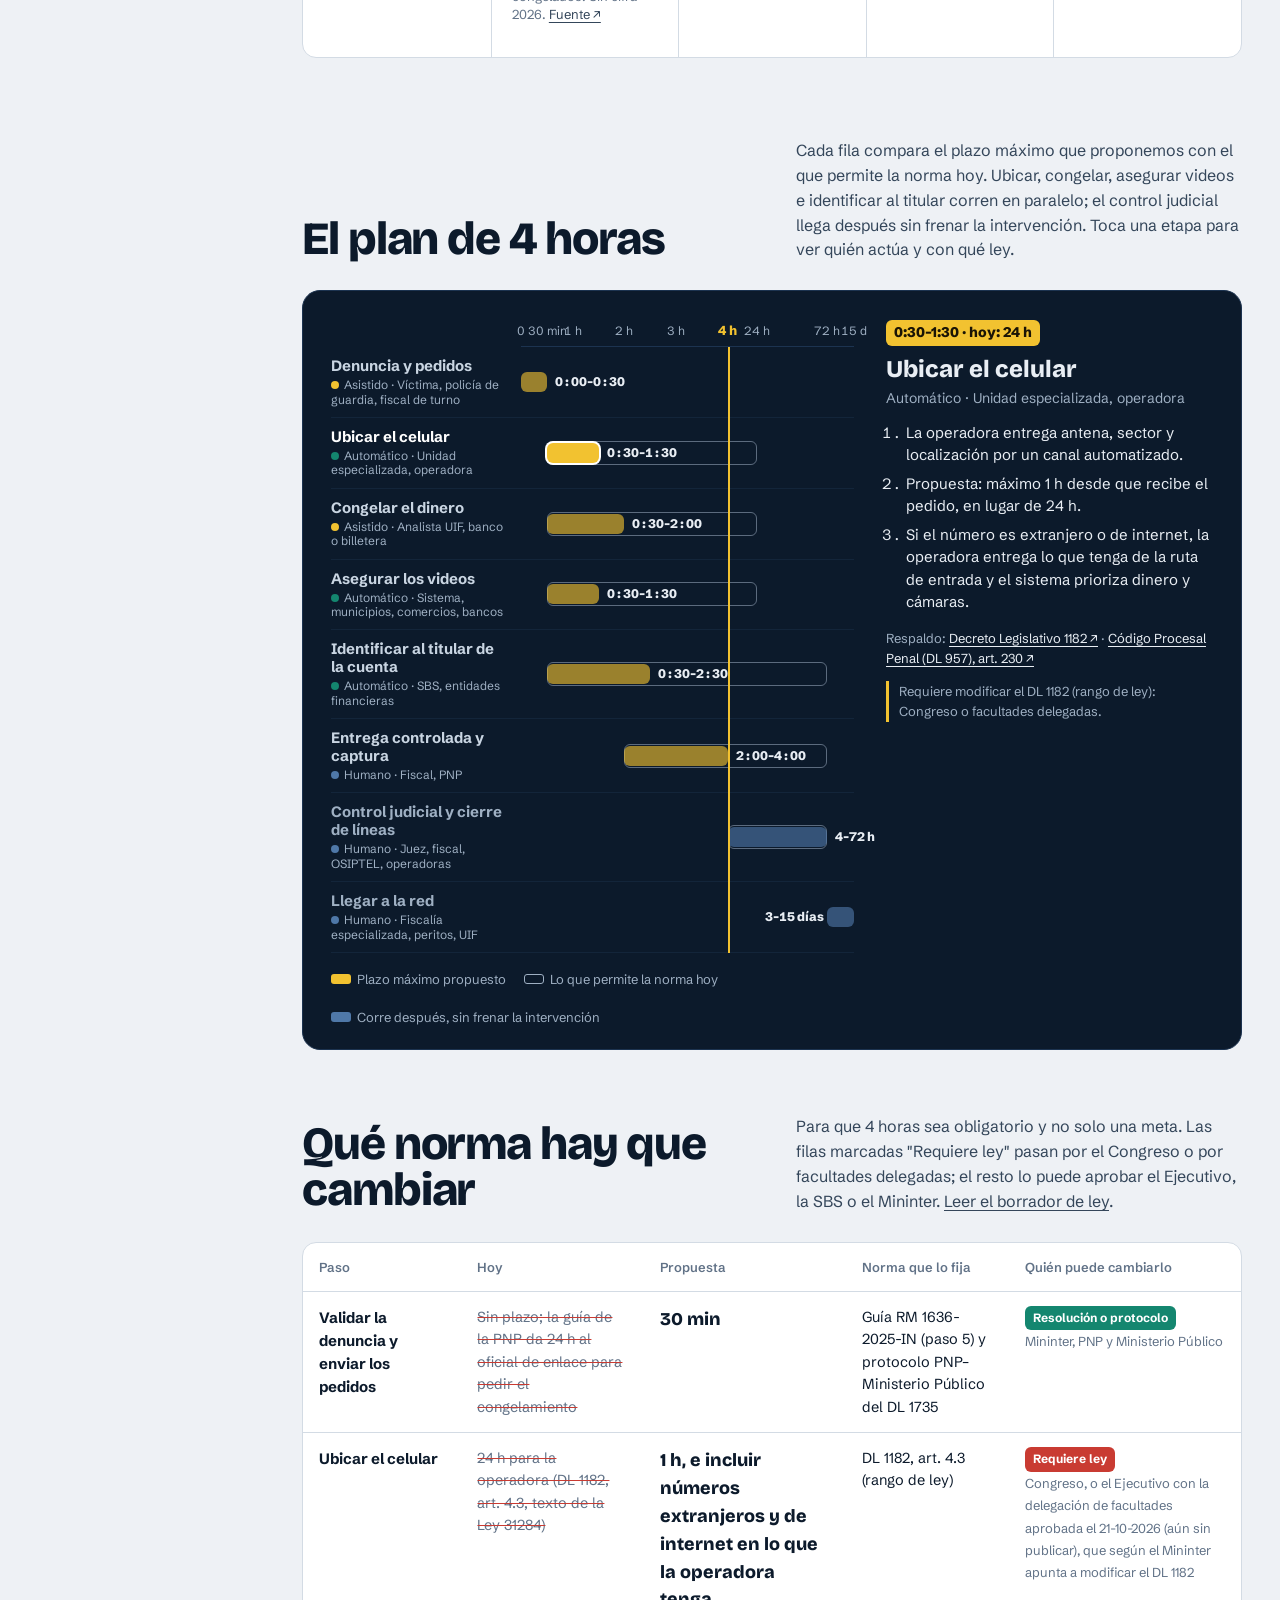
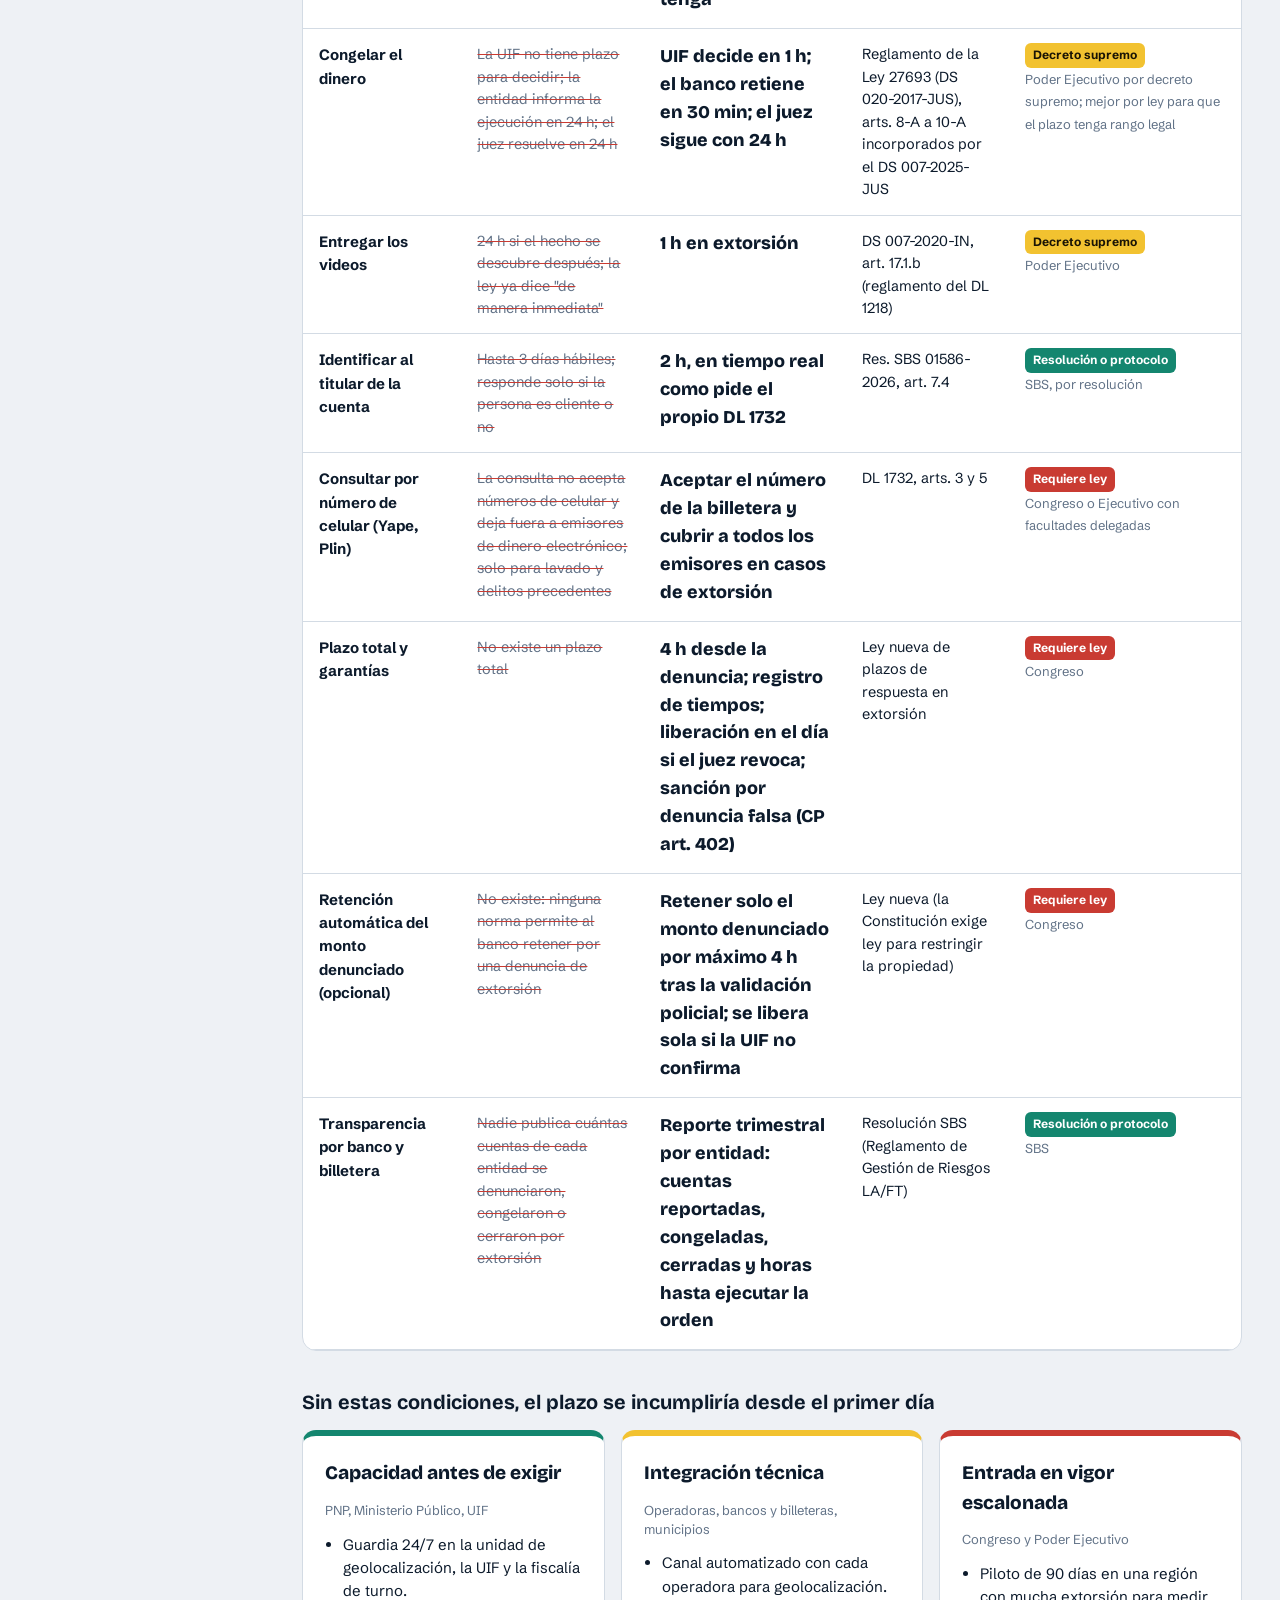
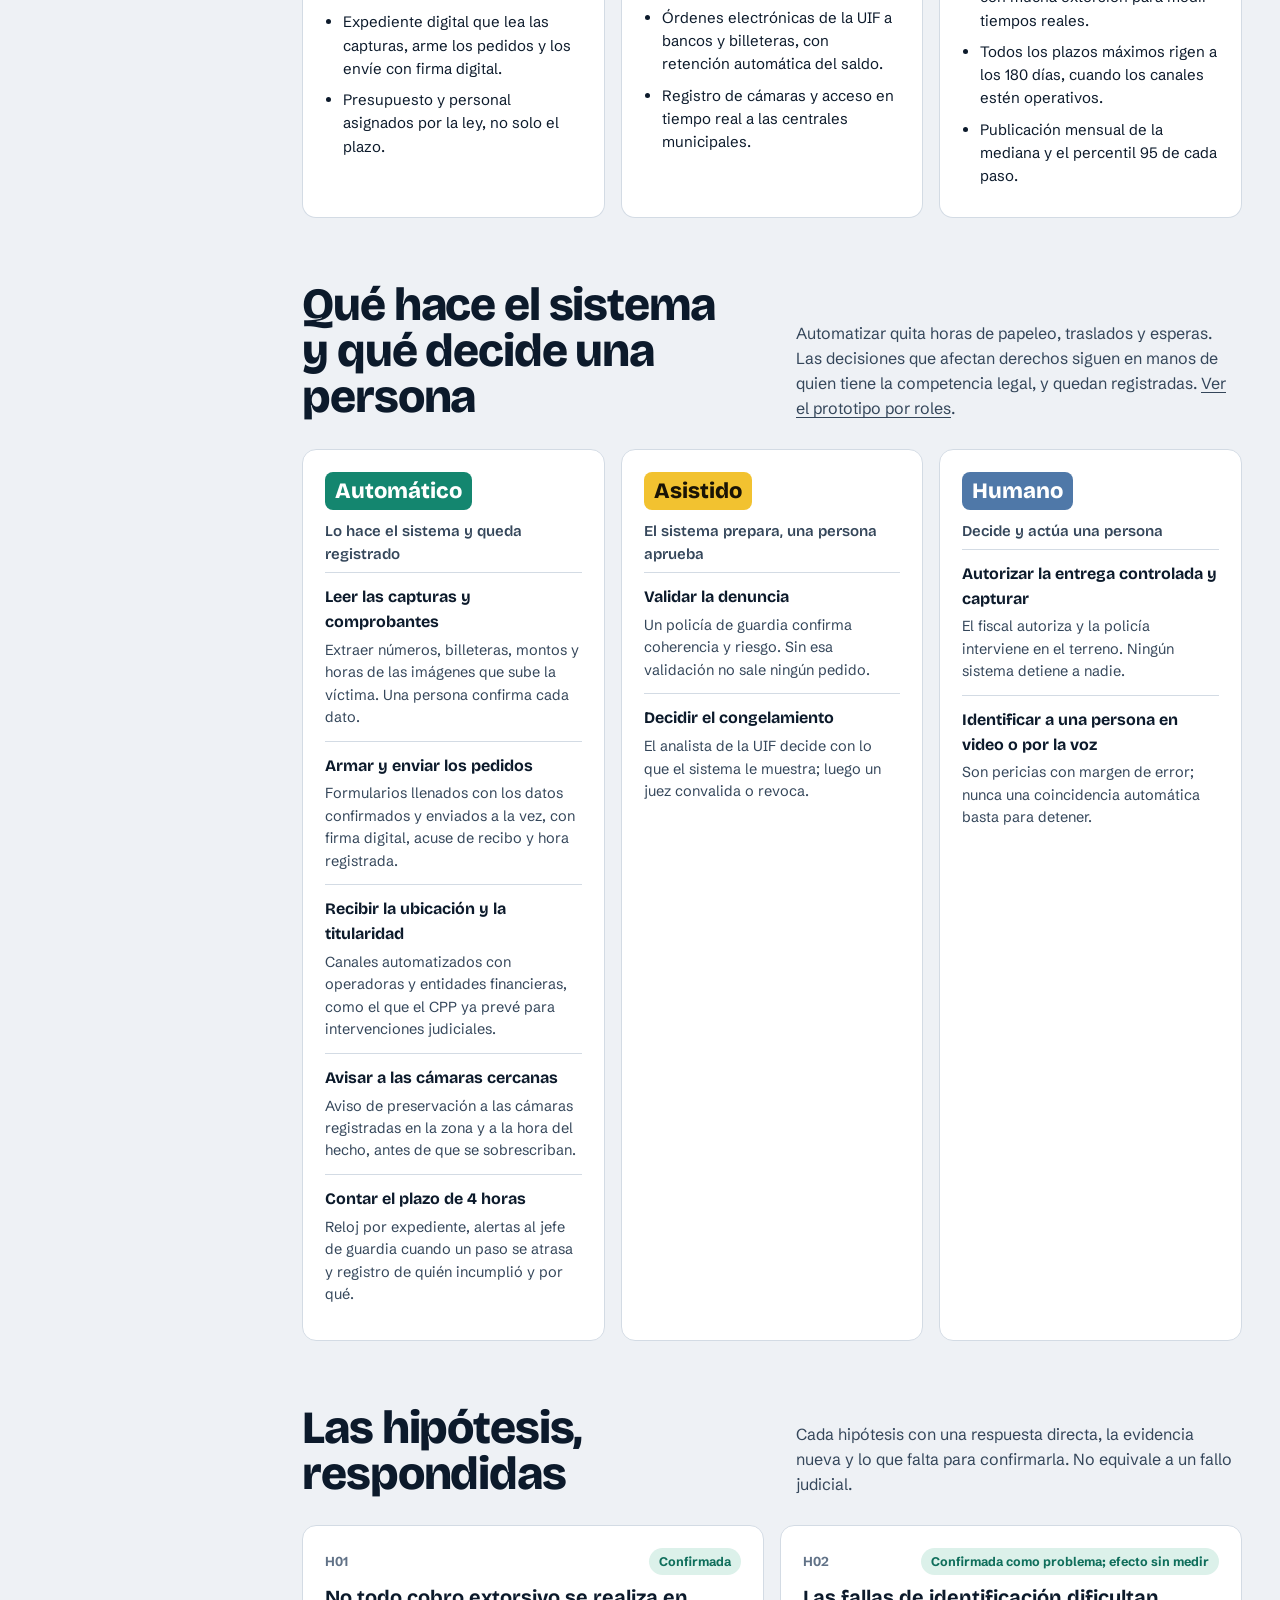
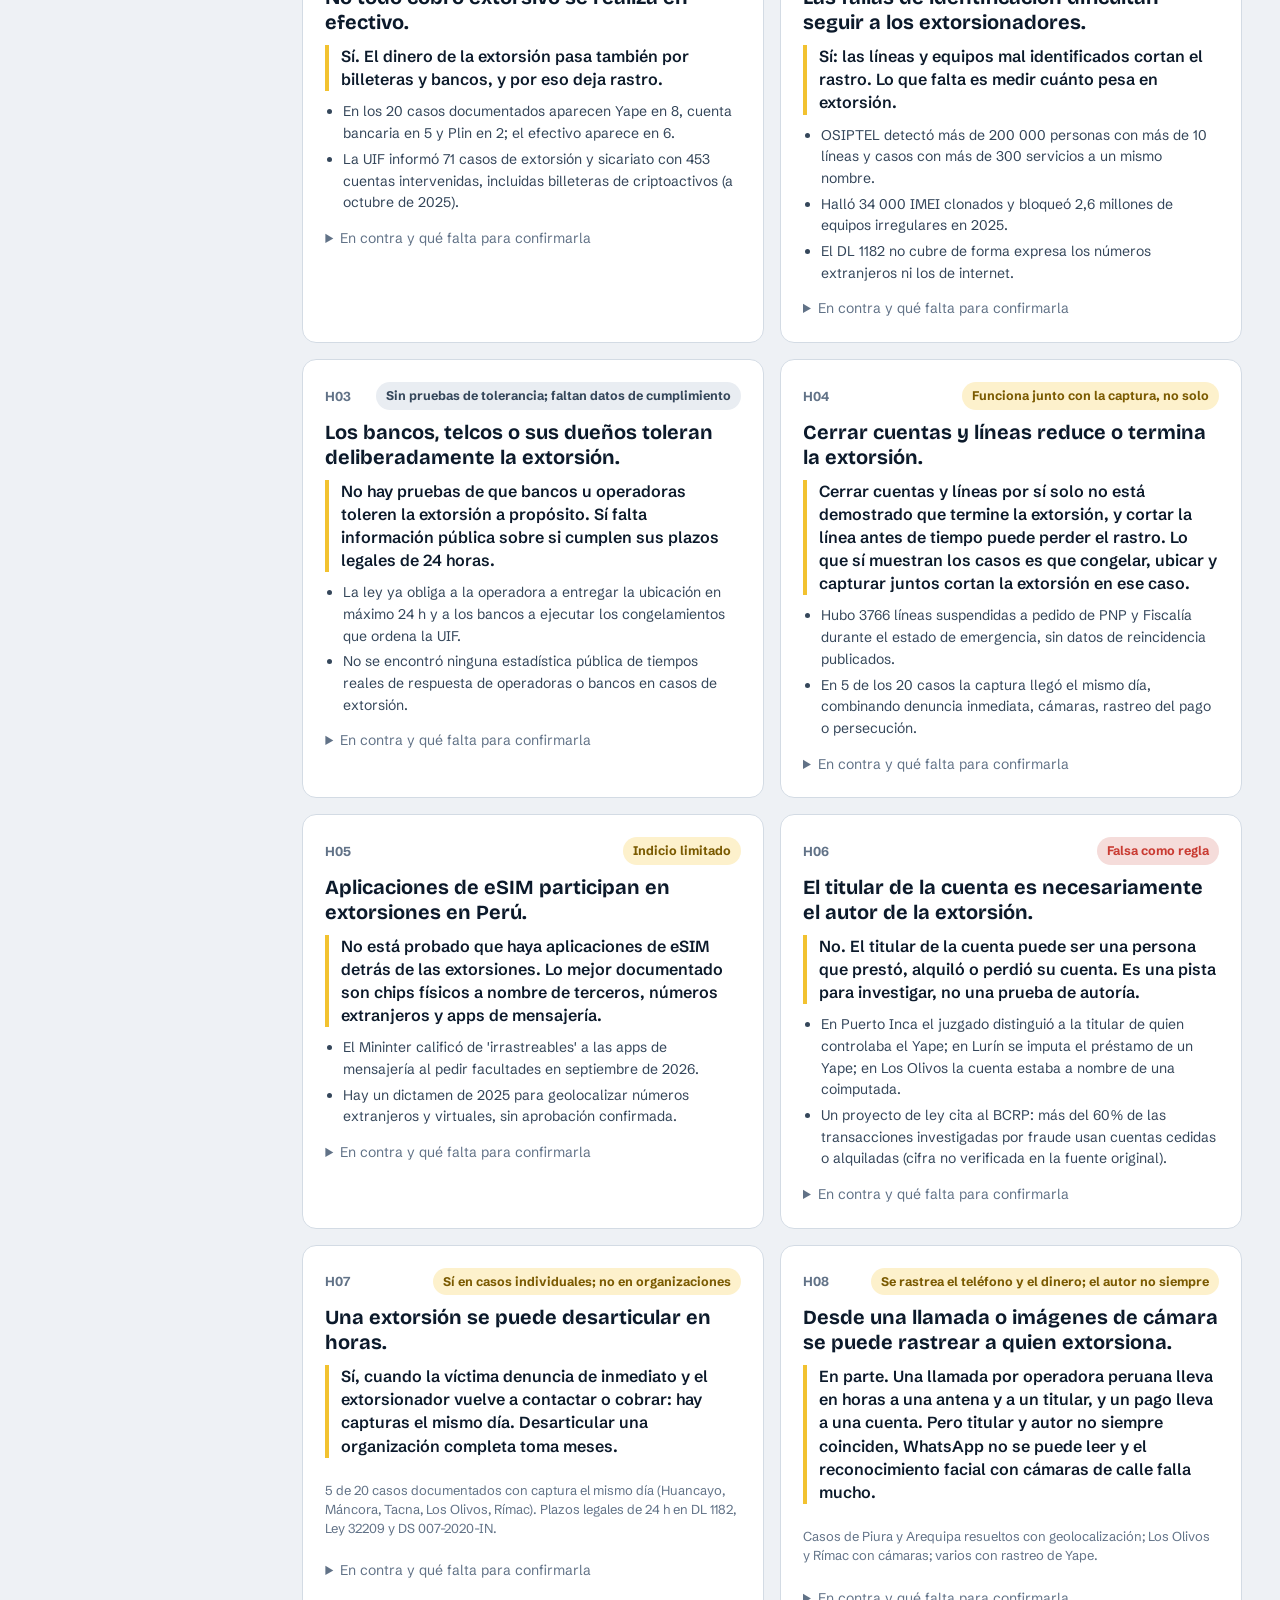
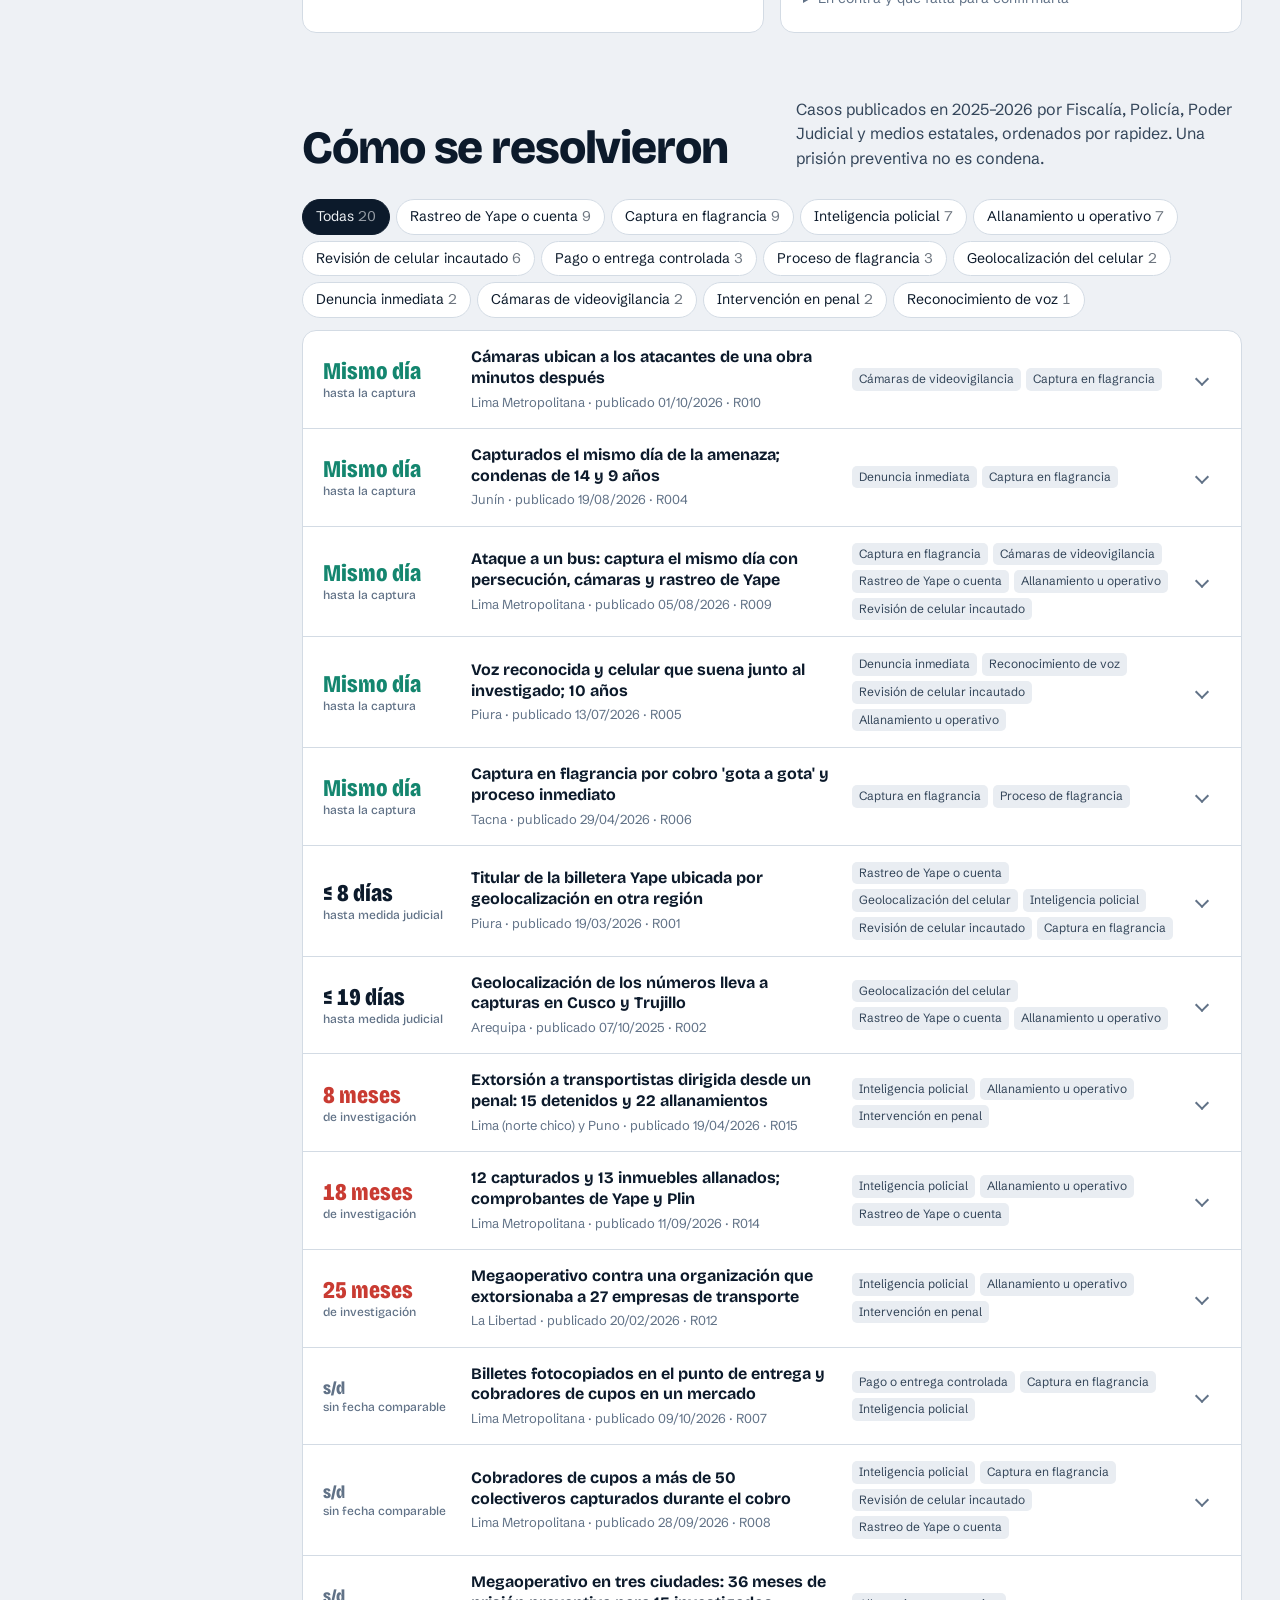
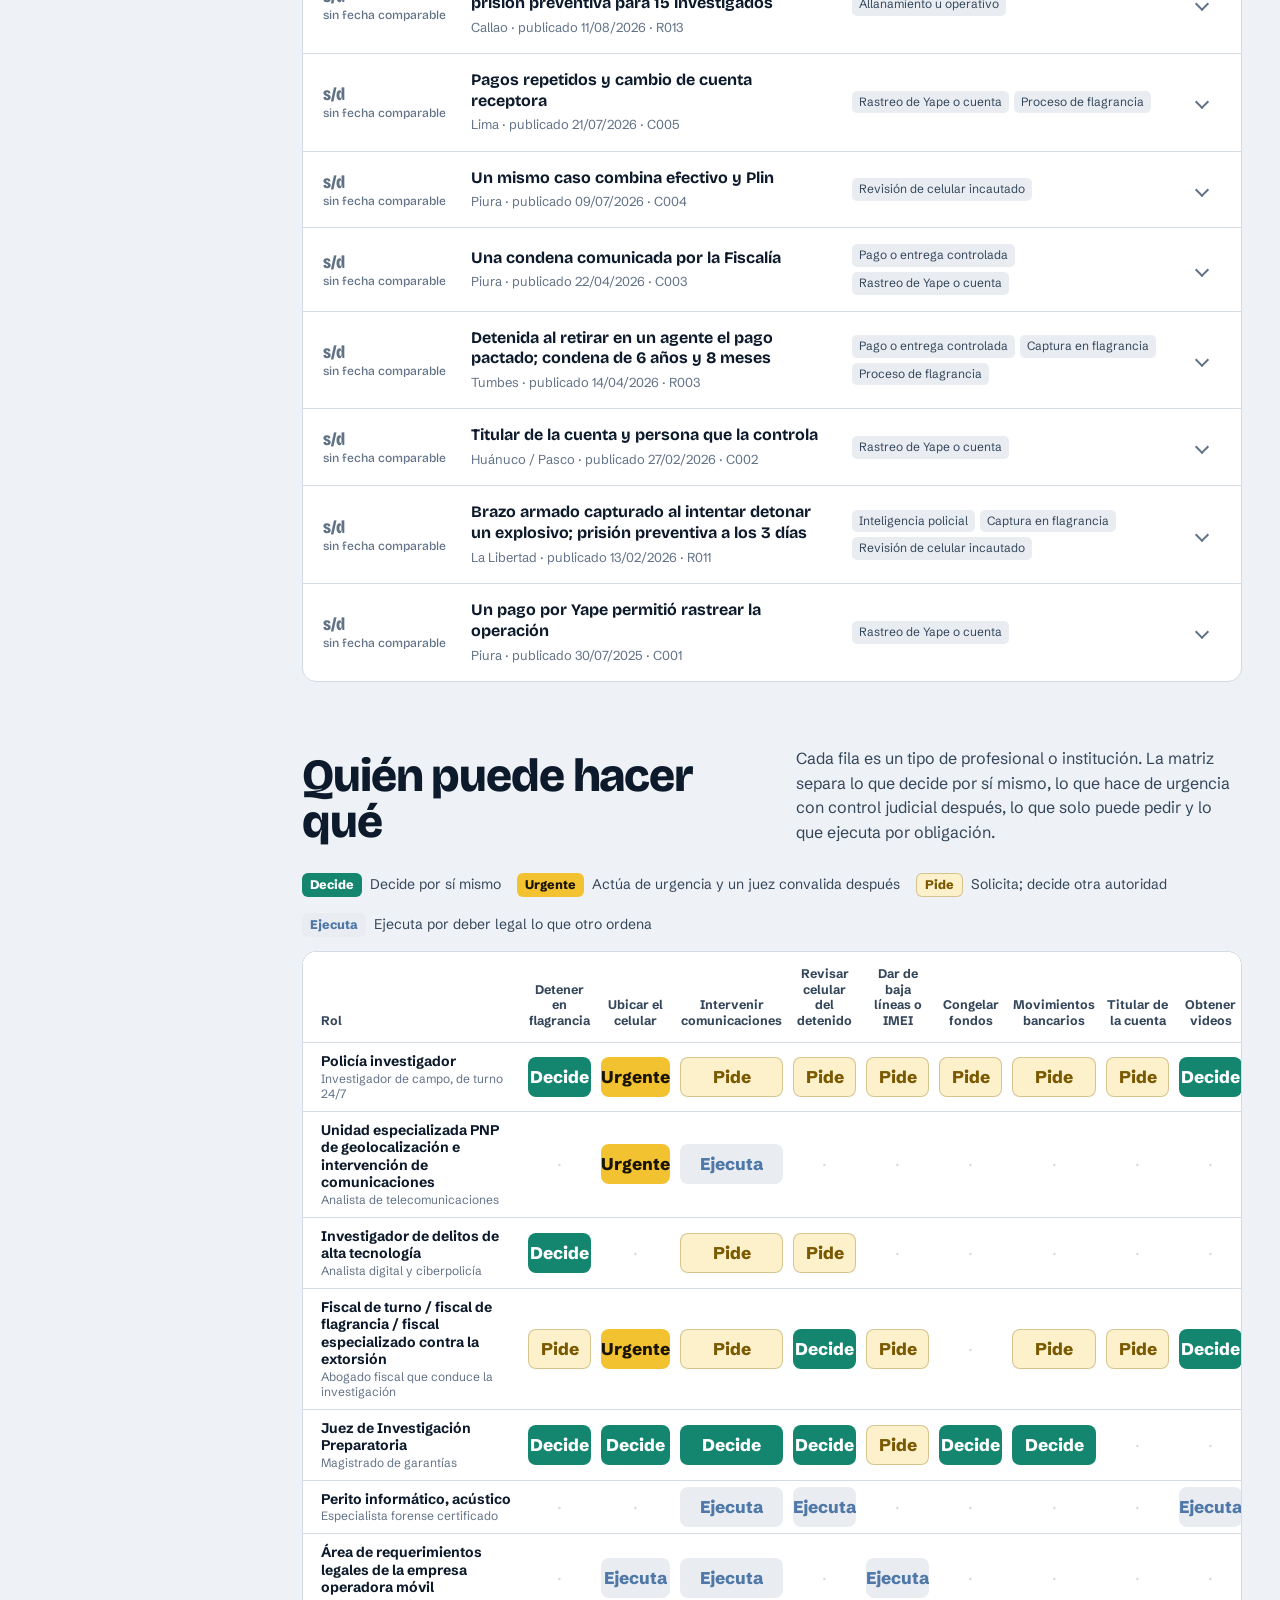
==== commit 49e09231: "Añade sección de bancos y billeteras al dashboard Muestra que no existe un ranking oficial de extors" ====
--- a/dashboard.html
+++ b/dashboard.html
@@ -8,8 +8,8 @@
   <link rel="icon" href="assets/favicon.svg" type="image/svg+xml">
   <link rel="preconnect" href="https://fonts.googleapis.com"><link rel="preconnect" href="https://fonts.gstatic.com" crossorigin>
   <link rel="stylesheet" href="https://fonts.googleapis.com/css2?family=Bricolage+Grotesque:opsz,wdth,wght@12..96,75..100,400..800&family=Schibsted+Grotesk:wght@400..800&display=swap">
-  <link rel="stylesheet" href="assets/dashboard.css?v=3.4">
-  <script defer src="assets/dashboard.js?v=3.4"></script>
+  <link rel="stylesheet" href="assets/dashboard.css?v=3.5">
+  <script defer src="assets/dashboard.js?v=3.5"></script>
 </head>
 <body>
 <a class="skip" href="#contenido">Saltar al contenido</a>
@@ -20,6 +20,7 @@
   <nav class="side-nav" id="side-nav">
     <p class="side-group">La propuesta</p>
     <a href="#inicio">Inicio</a>
+    <a href="#dinero">Bancos y billeteras</a>
     <a href="#graficos">Datos y gráficos</a>
     <a href="#reloj">Plan de 4 horas</a>
     <a href="#reformas">Qué norma cambiar</a>
@@ -47,12 +48,24 @@
   <h1 id="hero-title">De la denuncia a la intervención en 4 horas.</h1>
   <p class="lede">Proponemos que sea ley: en 4 horas como máximo, celular ubicado, dinero congelado, videos asegurados y titular de la cuenta identificado. Hoy cada paso puede tardar hasta 24 horas. Un sistema automatiza el papeleo y los envíos; las personas competentes deciden.</p>
   <div class="figures" id="hero-figures"><p class="loading">Cargando datos…</p></div>
-  <div class="cta"><a class="btn primary" href="#reloj">Ver el plan de 4 horas</a><a class="btn ghost" href="#reformas">Ver qué norma cambiar</a></div>
+  <div class="cta"><a class="btn primary" href="#reloj">Ver el plan de 4 horas</a><a class="btn ghost" href="#dinero">¿Qué hacen los bancos?</a></div>
   </div>
   <aside class="hero-compare" id="hero-compare" aria-label="Plazos de hoy frente a la propuesta"></aside>
 </section>
 
 <div class="tape" role="note" aria-label="Plazos propuestos frente a plazos vigentes"><ul id="tape"></ul></div>
+
+<section class="section" id="dinero" aria-labelledby="h-dinero">
+  <div class="section-head"><h2 id="h-dinero">¿Por qué banco pasa el dinero?</h2>
+  <p>Toda extorsión cobrada deja una cuenta o una billetera. Buscamos qué entidades reciben esos pagos y qué hacen para frenarlos. Esto es lo que se puede probar con fuentes públicas, y lo que nadie publica.</p></div>
+  <div class="money-grid">
+    <div class="money-verdict" id="money-verdict"></div>
+    <article class="panel"><h3>Medio de pago en los casos documentados</h3><p class="sub">Entidad que opera el medio de pago en cada caso; un caso puede tener varios</p><div class="chart" id="chart-entities"></div><div class="money-scale" id="money-scale"></div></article>
+  </div>
+  <h3 class="sub-head">Qué hace cada entidad, según lo que ha hecho público</h3>
+  <div class="table-wrap"><table class="scorecard" id="scorecard"></table></div>
+  <div class="money-bottom" id="money-bottom"></div>
+</section>
 
 <section class="section" id="graficos" aria-labelledby="h-graf">
   <div class="section-head"><h2 id="h-graf">Los datos</h2>
--- a/assets/dashboard.css
+++ b/assets/dashboard.css
@@ -310,6 +310,38 @@
 .loading{color:var(--night-muted)}
 .empty{padding:20px;color:var(--muted)}
 
+/* Bancos y billeteras */
+.money-grid{display:grid;grid-template-columns:minmax(0,1.15fr) minmax(0,1fr);gap:20px;align-items:stretch}
+.money-verdict{background:var(--night);color:var(--night-ink);border-radius:16px;padding:28px;display:flex;flex-direction:column;gap:14px}
+.mv-q{margin:0;font-family:var(--display);font-weight:800;font-variation-settings:"wdth" 85;font-size:clamp(24px,2.4vw,34px);line-height:1.05;letter-spacing:-.02em}
+.mv-a{margin:0;font-size:16.5px;line-height:1.5;color:#c9d5e2;max-width:58ch;border-left:4px solid var(--tape);padding-left:14px}
+.mv-figs{display:grid;grid-template-columns:repeat(2,minmax(0,1fr));gap:2px;margin-top:auto;background:var(--night-3);border:1px solid var(--night-3);border-radius:12px;overflow:hidden}
+.mv-fig{display:flex;flex-direction:column;gap:4px;padding:16px;background:var(--night);color:inherit;text-decoration:none}
+.mv-fig:hover,.mv-fig:focus-visible{background:var(--night-2)}
+.mv-fig .v{font-family:var(--display);font-weight:800;font-size:34px;line-height:1;color:var(--tape);font-variant-numeric:tabular-nums}
+.mv-fig:first-child .v{color:#ff8a80}
+.mv-fig .l{font-weight:700;font-size:14px;line-height:1.3}
+.mv-fig .d{font-size:12.5px;color:var(--night-muted);line-height:1.4}
+.money-scale{margin-top:16px;padding-top:14px;border-top:1px solid var(--line);font-size:14px;color:var(--ink-2)}
+.money-scale p{margin:0 0 6px}
+.scorecard{min-width:760px}
+.scorecard th,.scorecard td{padding:14px 16px;font-size:14.5px;vertical-align:top;text-align:left}
+.scorecard thead th{font-size:13px;color:var(--muted)}
+.scorecard td.ent{font-weight:700;white-space:nowrap}
+.st,.pub{display:inline-block;font-size:12px;font-weight:700;border-radius:6px;padding:3px 8px;white-space:nowrap}
+.st.medida{background:var(--resolved);color:#fff}.st.parcial{background:var(--tape);color:var(--tape-ink)}.st.nada{background:var(--na-bg);color:var(--ink-2)}
+.pub.no{color:var(--alert);border:1.5px solid currentColor}.pub.yes{color:var(--resolved);border:1.5px solid currentColor}
+.money-bottom{display:grid;grid-template-columns:repeat(3,minmax(0,1fr));gap:16px;margin-top:20px}
+.mb-col{background:var(--card);border:1px solid var(--line);border-radius:14px;padding:22px}
+.mb-col h3{margin:0 0 10px;font-size:17px}
+.mb-col ul{margin:0;padding-left:18px;display:grid;gap:8px;font-size:14.5px;color:var(--ink-2)}
+.mb-col.gap{border-top:6px solid var(--alert)}
+.mb-col.ask{background:var(--tape);color:var(--tape-ink);border-color:var(--tape)}
+.mb-col.ask p{font-size:16px;font-weight:600;line-height:1.45;margin:0 0 16px}
+.mb-col.ask .btn{background:var(--tape-ink);color:var(--tape)}
+@media (max-width:1100px){.money-grid,.money-bottom{grid-template-columns:minmax(0,1fr)}}
+@media (max-width:760px){.scorecard{min-width:0}.scorecard thead{display:none}.scorecard,.scorecard tbody,.scorecard tr,.scorecard td{display:block}.scorecard tr{padding:14px 16px;border-top:1px solid var(--line)}.scorecard tr:first-child{border-top:0}.scorecard td{padding:0 0 8px;border:0}.scorecard td.ent{white-space:normal;font-size:16px}.scorecard td:nth-child(3),.scorecard td:nth-child(4){display:inline-block;padding-right:8px}.money-verdict{padding:20px}}
+@media (max-width:520px){.mv-figs{grid-template-columns:1fr}}
 @media (max-width:1280px){.hero{grid-template-columns:1fr}.hero-compare{max-width:620px}.charts{grid-template-columns:repeat(2,minmax(0,1fr))}.charts .map-panel{grid-row:auto}.charts .wide{grid-column:1/-1}}
 @media (max-width:1100px){
   .clock{grid-template-columns:1fr}
